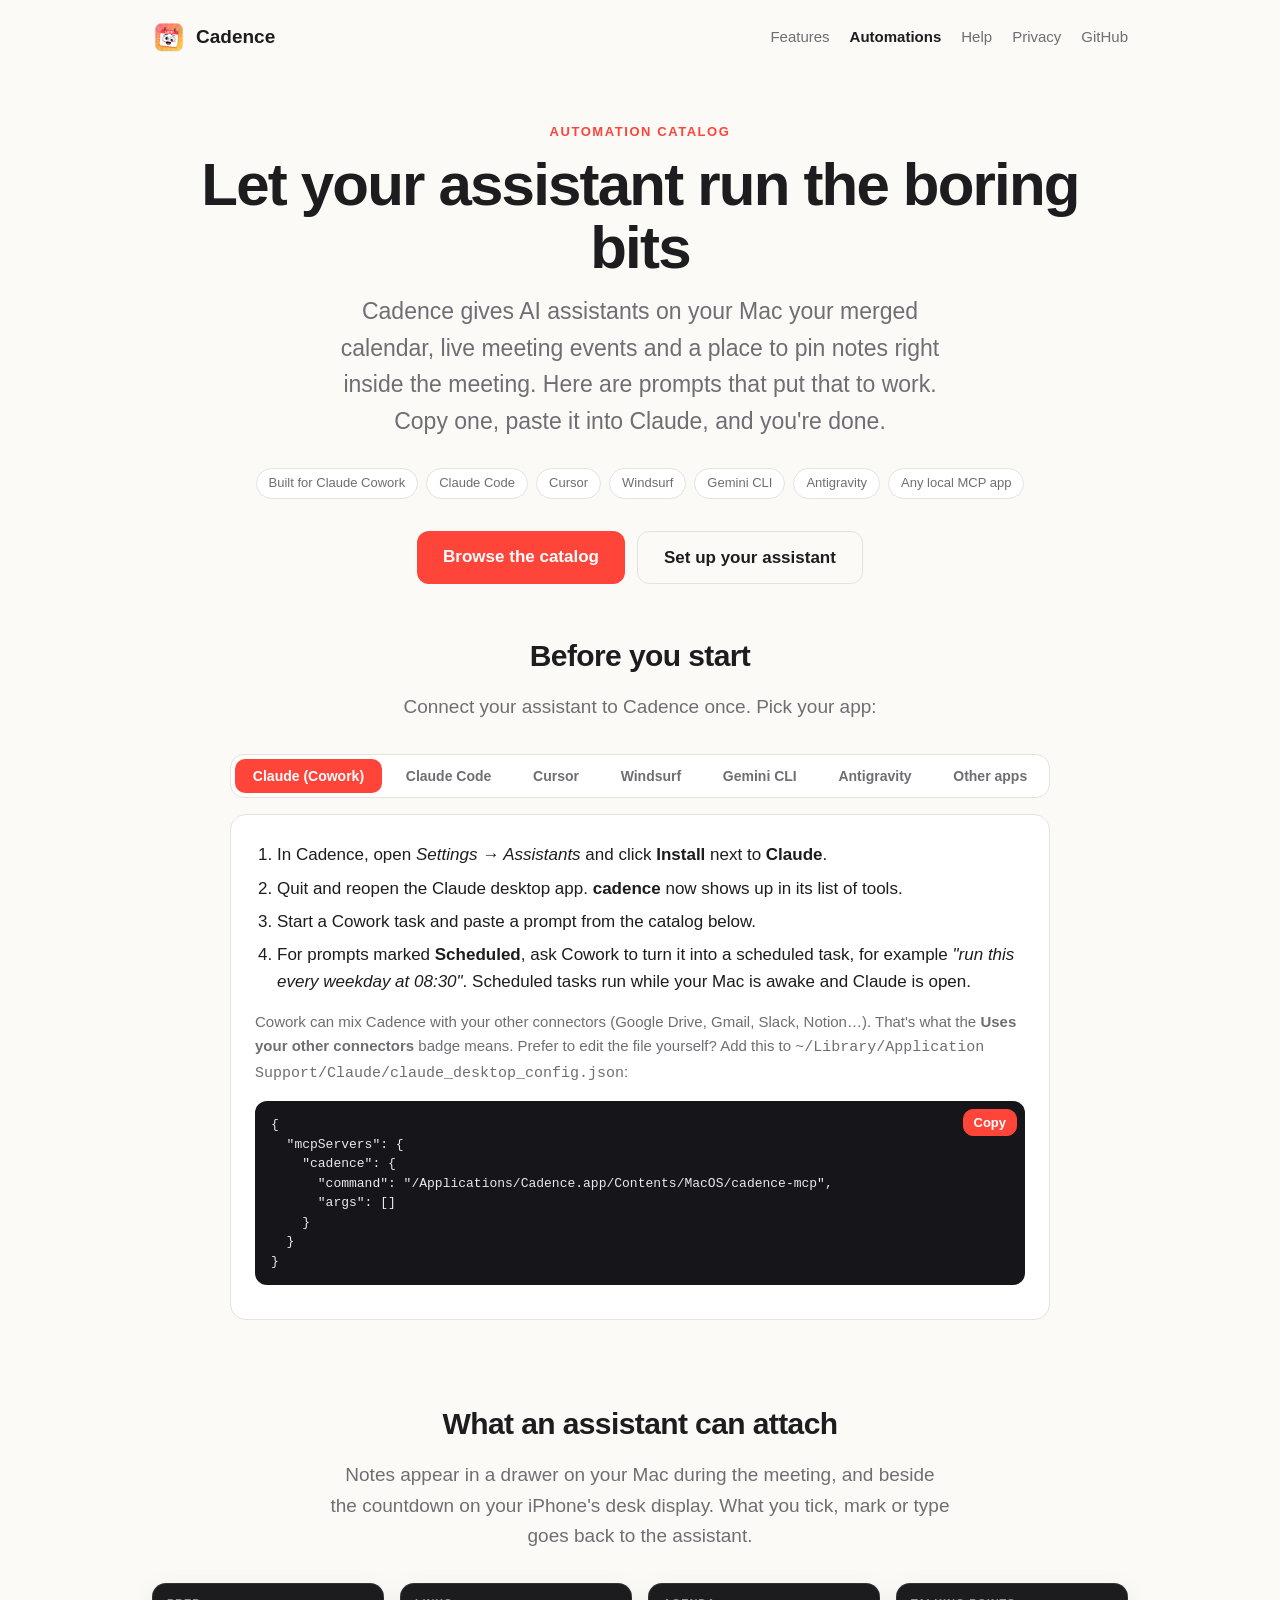
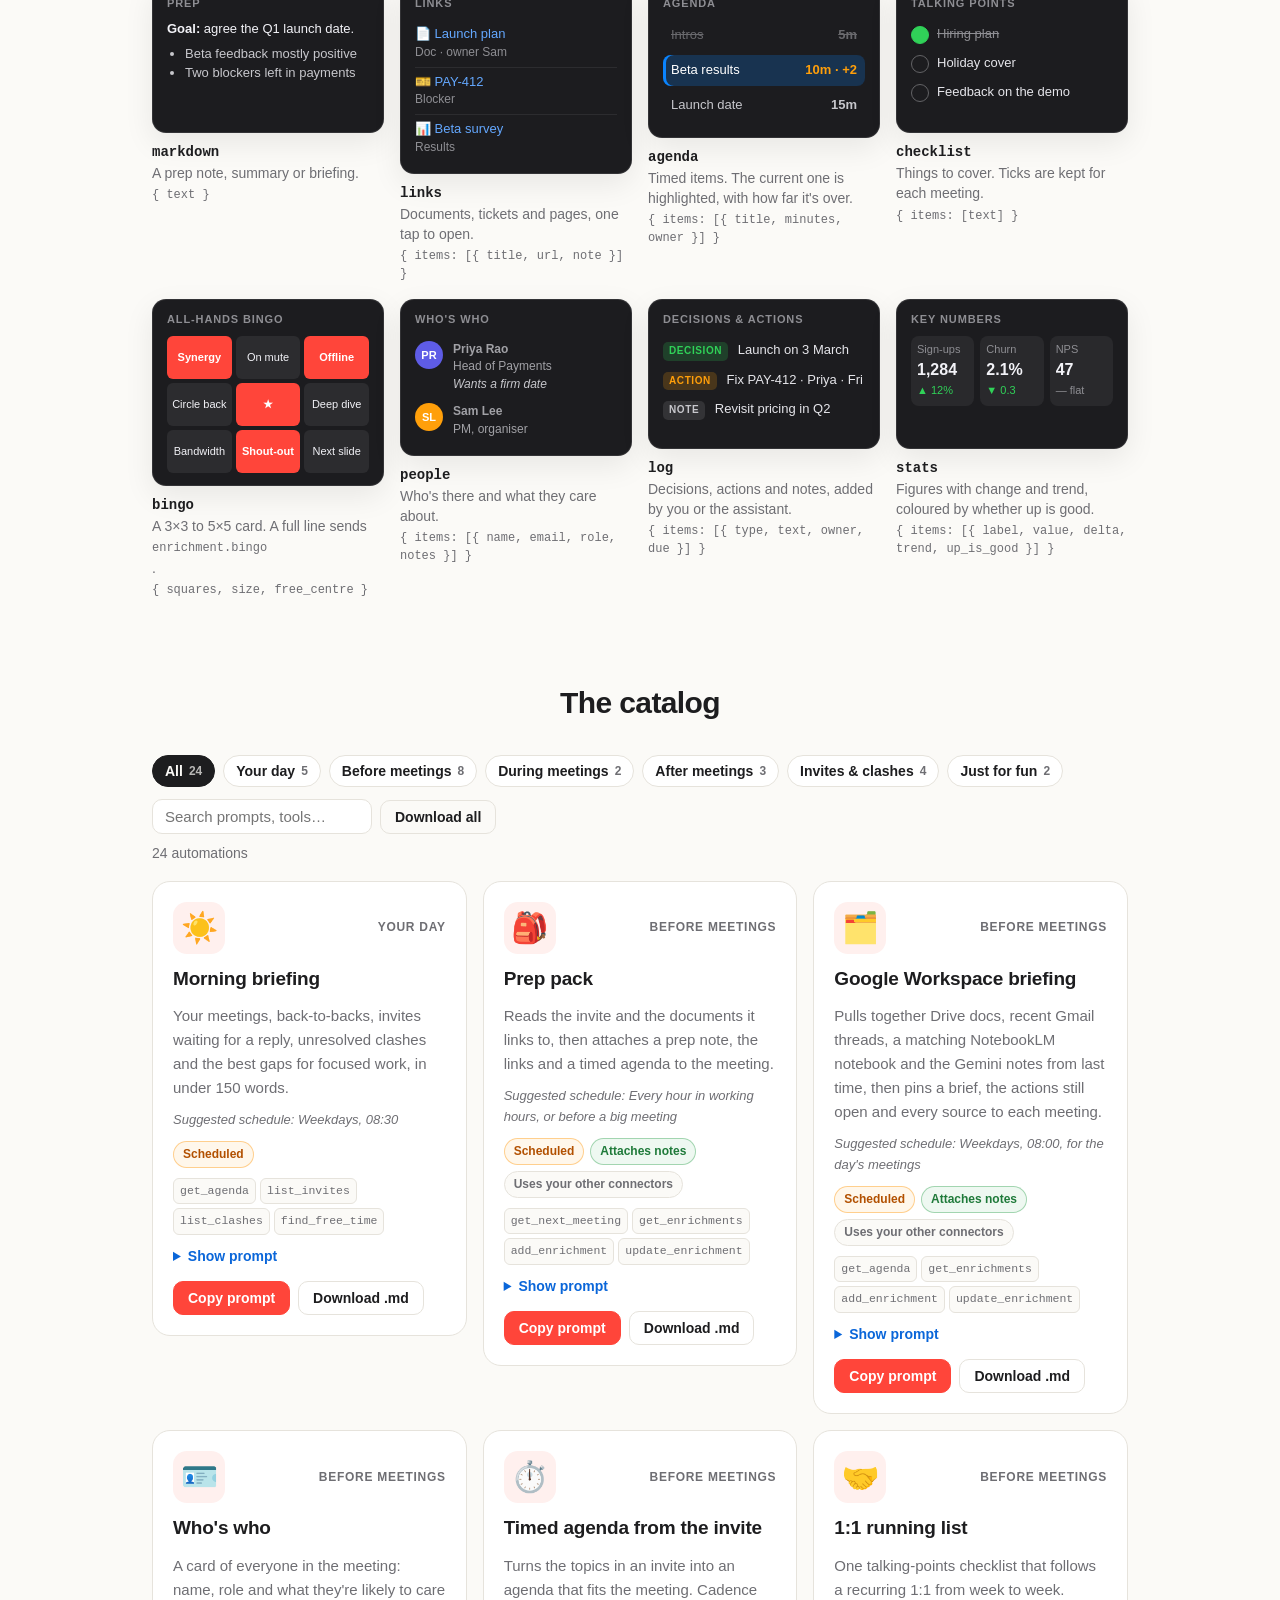
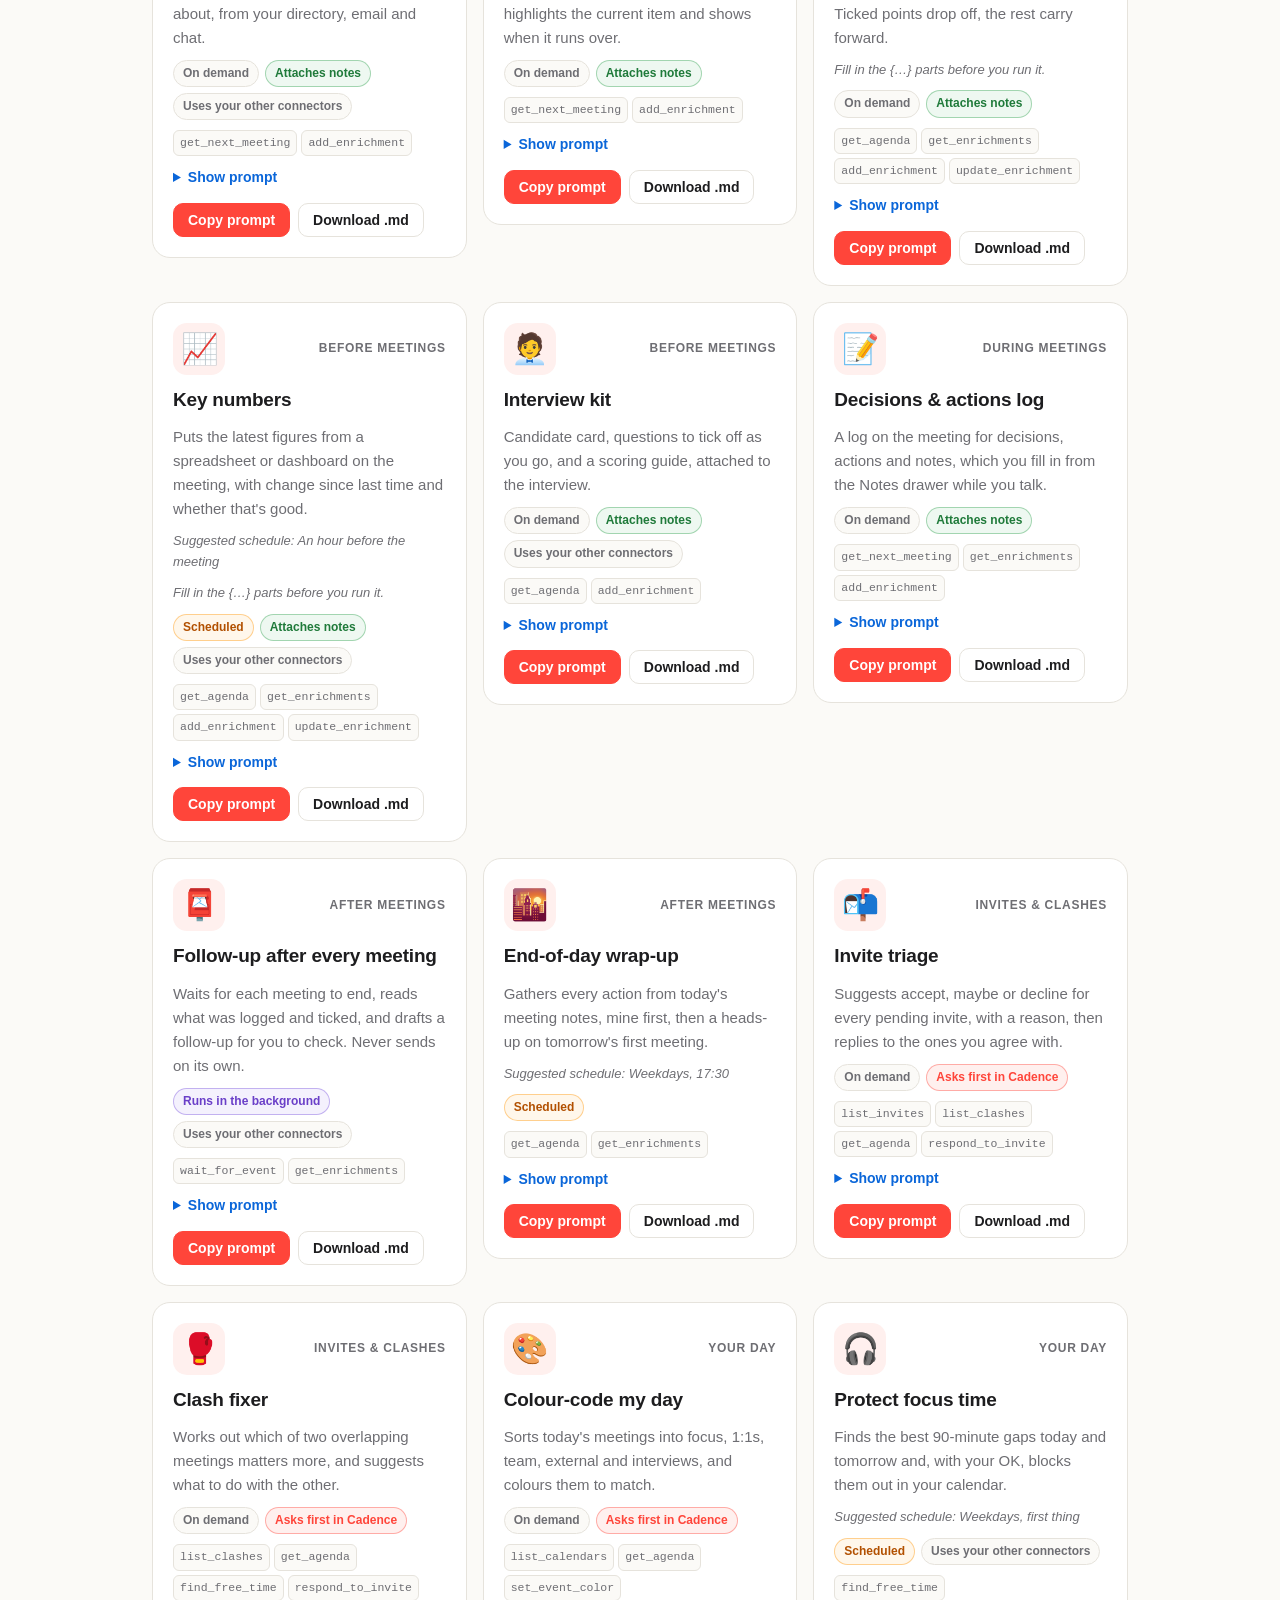
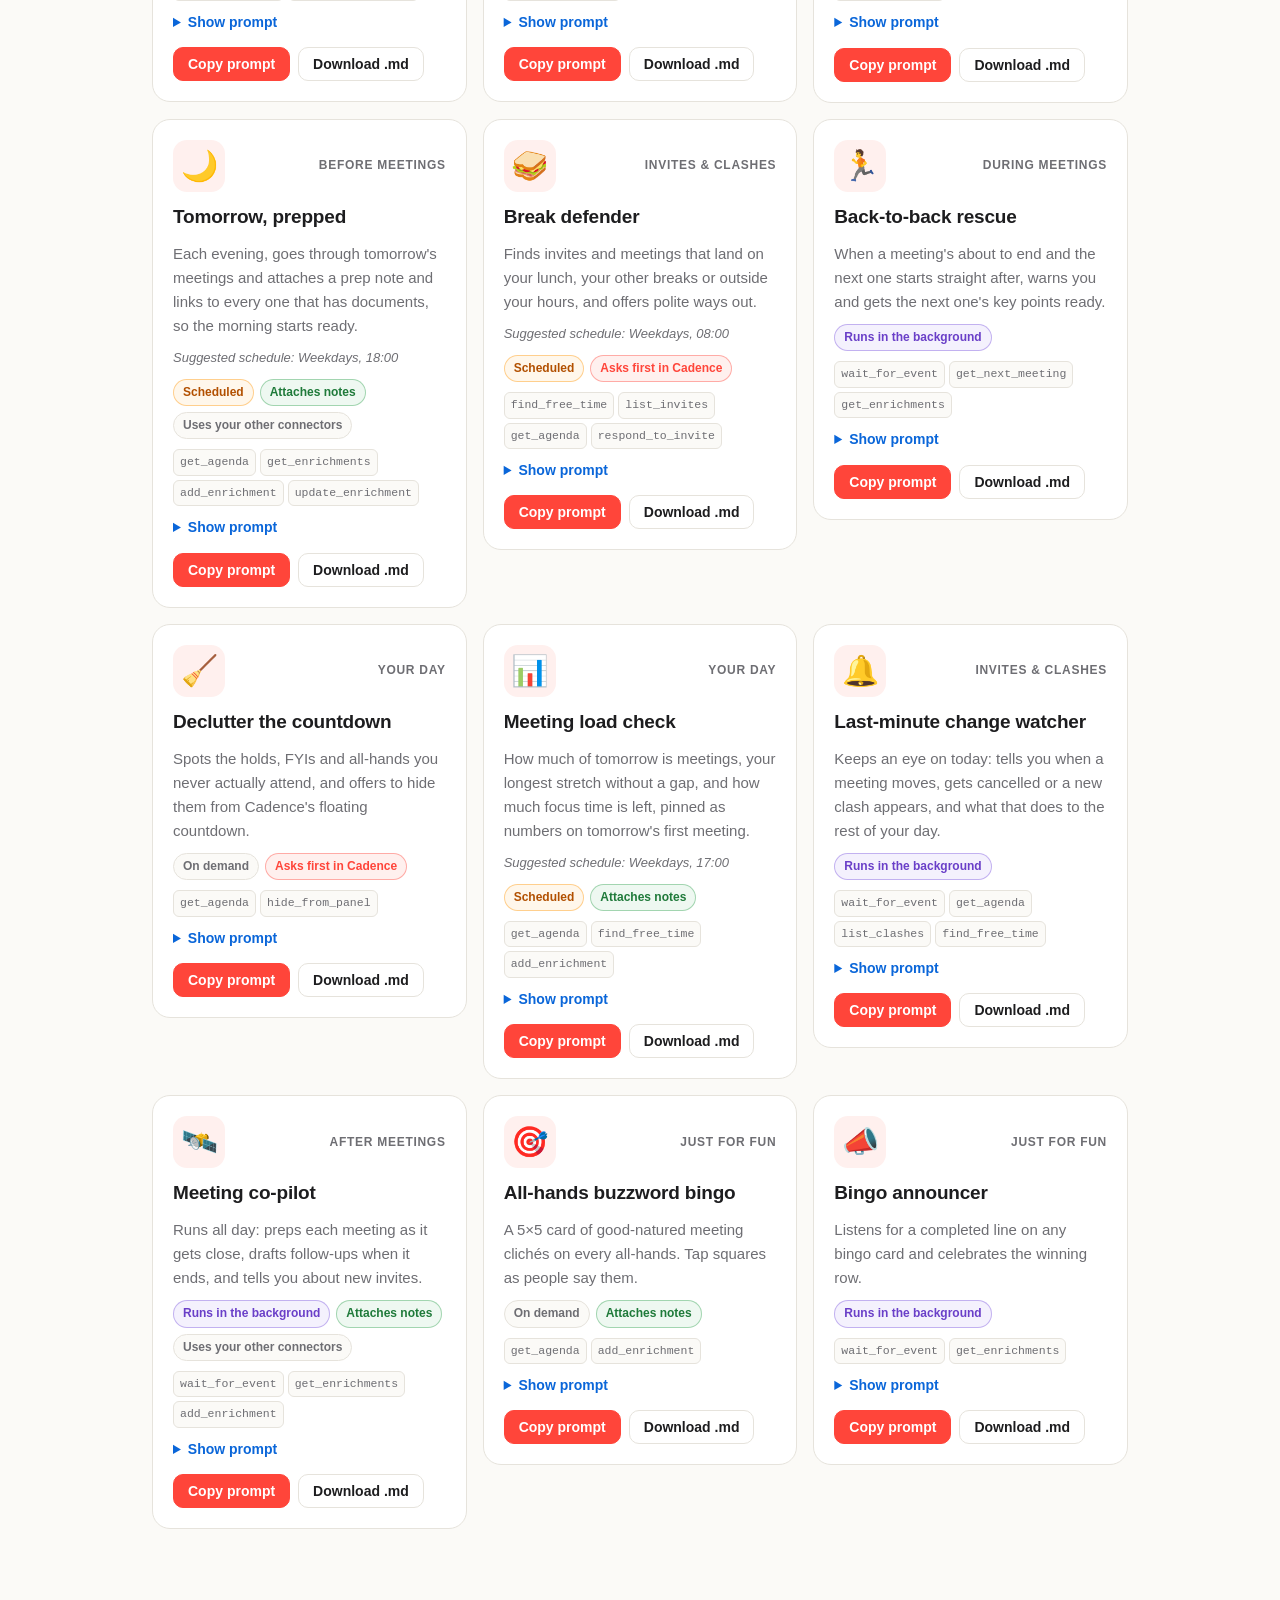
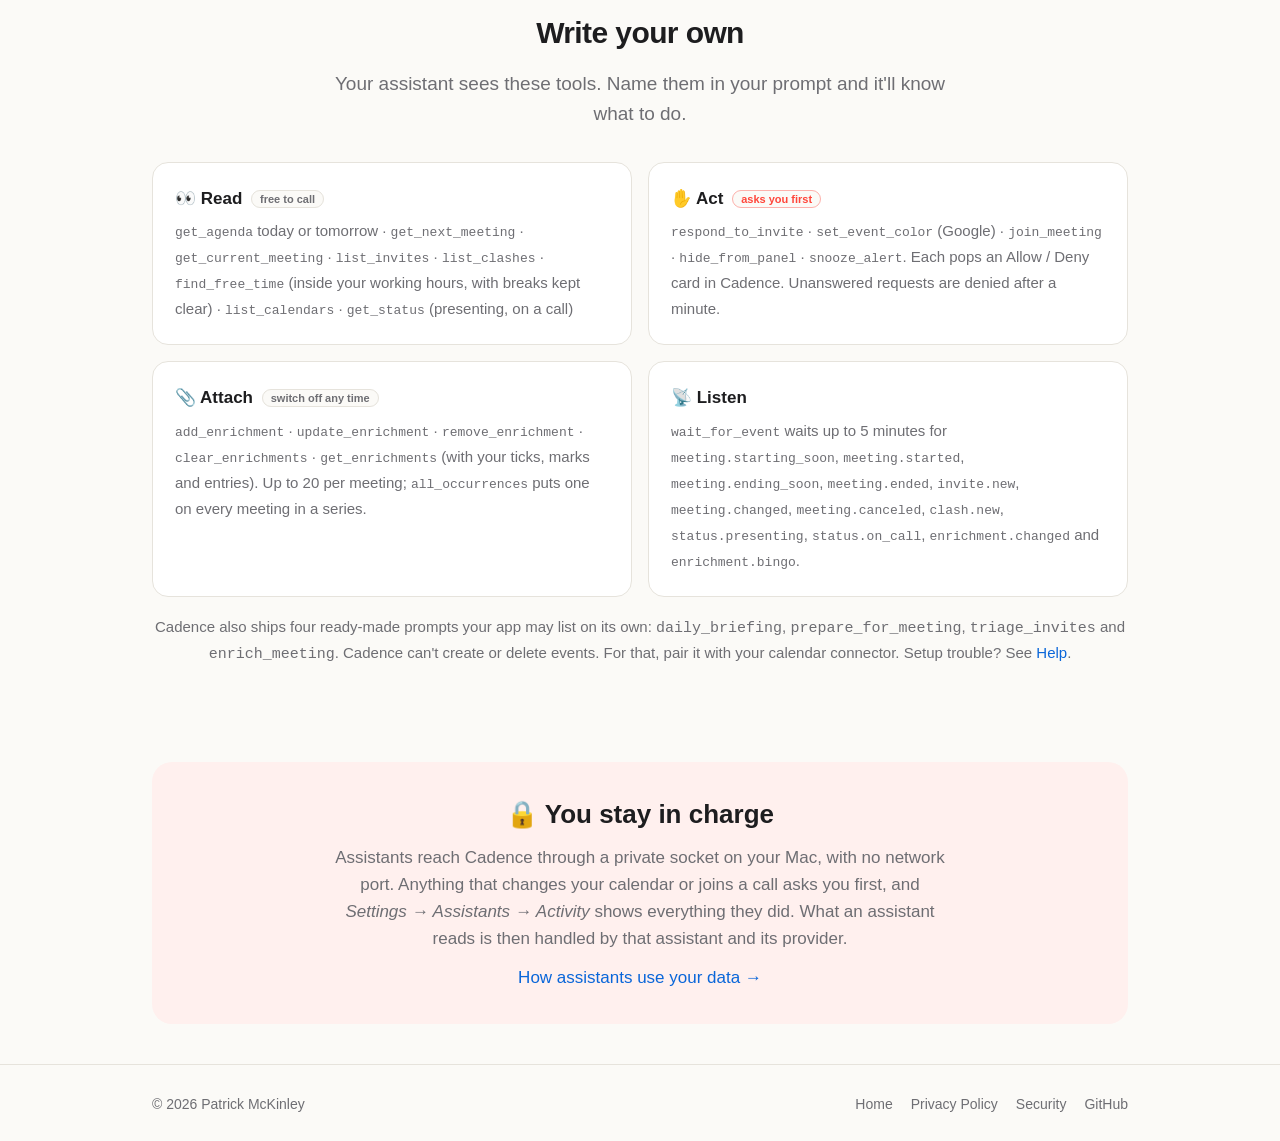
==== automations.html @ 1196b323 "Add Google Workspace briefing automation Pulls Drive docs, recent Gmail threads, a matching Notebook" ====
<!doctype html>
<html lang="en">
<head>
  <meta charset="utf-8">
  <meta name="viewport" content="width=device-width, initial-scale=1">
  <title>Cadence automations: prompts for Claude and other AI assistants</title>
  <meta name="description" content="A catalog of ready-made prompts that let Claude Cowork, Claude Code, Cursor, Windsurf and other MCP assistants prep your meetings, attach notes, agendas and bingo cards in Cadence, triage invites and follow up afterwards.">
  <link rel="canonical" href="https://cadence.patrick-mckinley.com/automations.html">
  <link rel="icon" href="favicon.ico" sizes="any">
  <link rel="icon" type="image/png" sizes="32x32" href="favicon-32.png">
  <link rel="apple-touch-icon" href="apple-touch-icon.png">
  <link rel="manifest" href="site.webmanifest">
  <meta property="og:type" content="website">
  <meta property="og:site_name" content="Cadence">
  <meta property="og:title" content="Cadence automations">
  <meta property="og:description" content="Copy-and-paste prompts that let Claude and other AI assistants prep, run and follow up on your meetings.">
  <meta property="og:url" content="https://cadence.patrick-mckinley.com/automations.html">
  <meta property="og:image" content="https://cadence.patrick-mckinley.com/assets/og-automations.jpg">
  <meta property="og:image:type" content="image/jpeg">
  <meta property="og:image:width" content="1200">
  <meta property="og:image:height" content="630">
  <meta property="og:image:alt" content="The Cadence app icon beside the words: Automation catalog, ready-made prompts for Claude and other AI assistants.">
  <meta name="twitter:card" content="summary_large_image">
  <meta name="twitter:title" content="Cadence automations">
  <meta name="twitter:description" content="Copy-and-paste prompts that let Claude and other AI assistants prep, run and follow up on your meetings.">
  <meta name="twitter:image" content="https://cadence.patrick-mckinley.com/assets/og-automations.jpg">
  <link rel="stylesheet" href="style.css?v=9">
</head>
<body>
  <header class="site-header">
    <div class="wrap">
      <a class="brand" href="./"><img src="assets/icon-192.png" alt="">Cadence</a>
      <nav>
        <a class="nav-features" href="./#features">Features</a>
        <a href="automations.html" aria-current="page">Automations</a>
        <a href="help.html">Help</a>
        <a href="privacy.html">Privacy</a>
        <a class="nav-gh" href="https://github.com/lilmuckers/calendar-cadence">GitHub</a>
      </nav>
    </div>
  </header>

  <main>
    <div class="wrap hero auto-hero">
      <p class="eyebrow">Automation catalog</p>
      <h1>Let your assistant run the boring bits</h1>
      <p class="tagline">Cadence gives AI assistants on your Mac your merged calendar, live meeting events and a place to pin notes right inside the meeting. Here are prompts that put that to work. Copy one, paste it into Claude, and you're done.</p>
      <div class="badges">
        <span class="badge">Built for Claude Cowork</span>
        <span class="badge">Claude Code</span>
        <span class="badge">Cursor</span>
        <span class="badge">Windsurf</span>
        <span class="badge">Gemini CLI</span>
        <span class="badge">Antigravity</span>
        <span class="badge">Any local MCP app</span>
      </div>
      <div class="hero-links">
        <a class="cta" href="#catalog-top">Browse the catalog</a>
        <a class="cta ghost" href="#setup">Set up your assistant</a>
      </div>
    </div>

    <section id="setup">
      <div class="wrap">
        <h2 class="section-title">Before you start</h2>
        <p class="section-lede">Connect your assistant to Cadence once. Pick your app:</p>

        <div class="tabs" role="tablist" aria-label="Assistant app">
          <button type="button" role="tab" id="tab-cowork" aria-controls="panel-cowork" aria-selected="true">Claude (Cowork)</button>
          <button type="button" role="tab" id="tab-code" aria-controls="panel-code" aria-selected="false" tabindex="-1">Claude Code</button>
          <button type="button" role="tab" id="tab-cursor" aria-controls="panel-cursor" aria-selected="false" tabindex="-1">Cursor</button>
          <button type="button" role="tab" id="tab-windsurf" aria-controls="panel-windsurf" aria-selected="false" tabindex="-1">Windsurf</button>
          <button type="button" role="tab" id="tab-gemini" aria-controls="panel-gemini" aria-selected="false" tabindex="-1">Gemini CLI</button>
          <button type="button" role="tab" id="tab-antigravity" aria-controls="panel-antigravity" aria-selected="false" tabindex="-1">Antigravity</button>
          <button type="button" role="tab" id="tab-other" aria-controls="panel-other" aria-selected="false" tabindex="-1">Other apps</button>
        </div>

        <div class="tab-panel" role="tabpanel" id="panel-cowork" aria-labelledby="tab-cowork">
          <ol class="steps">
            <li>In Cadence, open <em>Settings → Assistants</em> and click <strong>Install</strong> next to <strong>Claude</strong>.</li>
            <li>Quit and reopen the Claude desktop app. <strong>cadence</strong> now shows up in its list of tools.</li>
            <li>Start a Cowork task and paste a prompt from the catalog below.</li>
            <li>For prompts marked <strong>Scheduled</strong>, ask Cowork to turn it into a scheduled task, for example <em>"run this every weekday at 08:30"</em>. Scheduled tasks run while your Mac is awake and Claude is open.</li>
          </ol>
          <p class="fine">Cowork can mix Cadence with your other connectors (Google Drive, Gmail, Slack, Notion…). That's what the <strong>Uses your other connectors</strong> badge means. Prefer to edit the file yourself? Add this to <code>~/Library/Application Support/Claude/claude_desktop_config.json</code>:</p>
          <div class="snippet"><pre id="snip-claude"><code>{
  "mcpServers": {
    "cadence": {
      "command": "/Applications/Cadence.app/Contents/MacOS/cadence-mcp",
      "args": []
    }
  }
}</code></pre><button type="button" class="btn small" data-copy="snip-claude">Copy</button></div>
        </div>

        <div class="tab-panel" role="tabpanel" id="panel-code" aria-labelledby="tab-code" hidden>
          <ol class="steps">
            <li>Click <strong>Install</strong> next to <strong>Claude Code</strong> in Cadence's <em>Settings → Assistants</em>, or run:</li>
          </ol>
          <div class="snippet"><pre id="snip-code"><code>claude mcp add --scope user cadence -- "/Applications/Cadence.app/Contents/MacOS/cadence-mcp"</code></pre><button type="button" class="btn small" data-copy="snip-code">Copy</button></div>
          <ol class="steps" start="2">
            <li>Paste a prompt into any session. Or save the downloaded <code>.md</code> file in <code>~/.claude/commands/</code> and it becomes a slash command, like <code>/cadence-morning-briefing</code>.</li>
            <li>For <strong>Runs in the background</strong> prompts, keep the session open while it loops. For <strong>Scheduled</strong> ones, use <code>/loop</code> or your own scheduler.</li>
          </ol>
        </div>

        <div class="tab-panel" role="tabpanel" id="panel-cursor" aria-labelledby="tab-cursor" hidden>
          <ol class="steps">
            <li>Click <strong>Install</strong> next to <strong>Cursor</strong> in Cadence's <em>Settings → Assistants</em>, or add this to <code>~/.cursor/mcp.json</code>:</li>
          </ol>
          <div class="snippet"><pre id="snip-cursor"><code>{
  "mcpServers": {
    "cadence": {
      "command": "/Applications/Cadence.app/Contents/MacOS/cadence-mcp",
      "args": []
    }
  }
}</code></pre><button type="button" class="btn small" data-copy="snip-cursor">Copy</button></div>
          <ol class="steps" start="2">
            <li>Check <strong>cadence</strong> is switched on in Cursor's MCP settings, then paste a prompt into the chat in Agent mode.</li>
            <li>Cursor has no scheduler, so run <strong>Scheduled</strong> prompts when you want them. Background prompts loop while the chat is running.</li>
          </ol>
        </div>

        <div class="tab-panel" role="tabpanel" id="panel-windsurf" aria-labelledby="tab-windsurf" hidden>
          <ol class="steps">
            <li>Click <strong>Install</strong> next to <strong>Windsurf</strong> in Cadence's <em>Settings → Assistants</em>, or add this to <code>~/.codeium/windsurf/mcp_config.json</code>:</li>
          </ol>
          <div class="snippet"><pre id="snip-windsurf"><code>{
  "mcpServers": {
    "cadence": {
      "command": "/Applications/Cadence.app/Contents/MacOS/cadence-mcp",
      "args": []
    }
  }
}</code></pre><button type="button" class="btn small" data-copy="snip-windsurf">Copy</button></div>
          <ol class="steps" start="2">
            <li>Refresh MCP servers in Windsurf, then paste a prompt into Cascade.</li>
            <li>Like Cursor, run <strong>Scheduled</strong> prompts by hand. Background prompts loop while Cascade is working.</li>
          </ol>
        </div>

        <div class="tab-panel" role="tabpanel" id="panel-gemini" aria-labelledby="tab-gemini" hidden>
          <ol class="steps">
            <li>Install <a href="https://github.com/google-gemini/gemini-cli">Gemini CLI</a>, then add Cadence for every folder you work in. Moved to Antigravity CLI? Use the <a href="#setup" data-tab="tab-antigravity">Antigravity</a> tab instead.</li>
          </ol>
          <div class="snippet"><pre id="snip-gemini"><code>gemini mcp add --scope user cadence /Applications/Cadence.app/Contents/MacOS/cadence-mcp</code></pre><button type="button" class="btn small" data-copy="snip-gemini">Copy</button></div>
          <p class="fine">Or add it to <code>~/.gemini/settings.json</code> yourself:</p>
          <div class="snippet"><pre id="snip-gemini-json"><code>{
  "mcpServers": {
    "cadence": {
      "command": "/Applications/Cadence.app/Contents/MacOS/cadence-mcp",
      "args": []
    }
  }
}</code></pre><button type="button" class="btn small" data-copy="snip-gemini-json">Copy</button></div>
          <ol class="steps" start="2">
            <li>Start <code>gemini</code> and type <code>/mcp</code>: <strong>cadence</strong> should be listed with its tools. Then paste a prompt from the catalog.</li>
            <li>Gemini CLI asks before it runs each tool. Cadence still shows its own confirmation card for anything that changes your calendar.</li>
            <li>For <strong>Scheduled</strong> prompts, run Gemini CLI from your own scheduler (cron, launchd or Shortcuts) with <code>gemini -p "…"</code>. Unattended runs can't stop to ask, so check Gemini CLI's docs for allowing Cadence's read-only tools first. <strong>Runs in the background</strong> prompts loop while the session stays open.</li>
          </ol>
          <div class="callout warn"><strong>What about the Gemini desktop app?</strong>
            <p>As of November 2026, the Gemini app's custom connectors take a <em>remote</em> server URL, and Cadence only runs on your Mac, with no network port. So use Gemini CLI or Antigravity. Don't put Cadence on a public URL with a tunnel: that would open your calendar, and actions like replying to invites, to the internet.</p>
          </div>
        </div>

        <div class="tab-panel" role="tabpanel" id="panel-antigravity" aria-labelledby="tab-antigravity" hidden>
          <ol class="steps">
            <li>Antigravity's app, IDE and CLI share one MCP file: <code>~/.gemini/config/mcp_config.json</code>. To open it in the IDE, click <strong>…</strong> at the top of the agent panel, then <em>MCP Servers → Manage MCP Servers → View raw config</em>. In the app, <em>Customizations → Installed → MCP Servers</em> has a button that copies the file's path.</li>
            <li>Add Cadence and save:</li>
          </ol>
          <div class="snippet"><pre id="snip-antigravity"><code>{
  "mcpServers": {
    "cadence": {
      "command": "/Applications/Cadence.app/Contents/MacOS/cadence-mcp",
      "args": []
    }
  }
}</code></pre><button type="button" class="btn small" data-copy="snip-antigravity">Copy</button></div>
          <ol class="steps" start="3">
            <li>Restart the server from the MCP Servers list (or type <code>/mcp</code> in Antigravity CLI) and check <strong>cadence</strong> shows its tools. Then paste a prompt into the agent.</li>
            <li>Antigravity asks before running each MCP tool. You can allow Cadence's read-only tools in Antigravity's permissions, for example <code>mcp(cadence/get_agenda)</code>. Cadence still shows its own confirmation card for anything that changes your calendar.</li>
            <li>Background prompts loop while the agent keeps working. Run <strong>Scheduled</strong> ones by hand, or from your own scheduler if you use the CLI.</li>
          </ol>
          <p class="fine">Using a workspace instead? The same JSON also works in <code>.agents/mcp_config.json</code> inside that project.</p>
        </div>

        <div class="tab-panel" role="tabpanel" id="panel-other" aria-labelledby="tab-other" hidden>
          <ol class="steps">
            <li>Cadence works with any app that can start a <strong>local (stdio) MCP server</strong>. Most use the same JSON as Claude; look for "MCP servers" in your app's settings or docs and add:</li>
          </ol>
          <div class="snippet"><pre id="snip-other"><code>{
  "mcpServers": {
    "cadence": {
      "command": "/Applications/Cadence.app/Contents/MacOS/cadence-mcp",
      "args": []
    }
  }
}</code></pre><button type="button" class="btn small" data-copy="snip-other">Copy</button></div>
          <ol class="steps" start="2">
            <li>Every prompt in the catalog starts with <em>"Using the Cadence tools…"</em> and names the tools it needs, so it doesn't depend on Claude.</li>
          </ol>
          <p class="fine">Apps that can only connect to <em>remote</em> MCP servers over the internet can't reach Cadence, and that includes the Gemini desktop app (use <a href="#setup" data-tab="tab-gemini">Gemini CLI</a> or <a href="#setup" data-tab="tab-antigravity">Antigravity</a> instead). That's by design: Cadence never opens a network port, and your calendar stays on your Mac.</p>
        </div>
      </div>
    </section>

    <section id="kinds">
      <div class="wrap">
        <h2 class="section-title">What an assistant can attach</h2>
        <p class="section-lede">Notes appear in a drawer on your Mac during the meeting, and beside the countdown on your iPhone's desk display. What you tick, mark or type goes back to the assistant.</p>
        <div class="kinds">
          <figure class="kind">
            <div class="kmock"><div class="kt">Prep</div><p><b>Goal:</b> agree the Q1 launch date.</p><ul><li>Beta feedback mostly positive</li><li>Two blockers left in payments</li></ul></div>
            <figcaption><strong>markdown</strong> A prep note, summary or briefing.<code>{ text }</code></figcaption>
          </figure>
          <figure class="kind">
            <div class="kmock"><div class="kt">Links</div><div class="klink">📄 Launch plan <span>Doc · owner Sam</span></div><div class="klink">🎫 PAY-412 <span>Blocker</span></div><div class="klink">📊 Beta survey <span>Results</span></div></div>
            <figcaption><strong>links</strong> Documents, tickets and pages, one tap to open.<code>{ items: [{ title, url, note }] }</code></figcaption>
          </figure>
          <figure class="kind">
            <div class="kmock"><div class="kt">Agenda</div><div class="kag done"><span>Intros</span><b>5m</b></div><div class="kag now"><span>Beta results</span><b>10m · +2</b></div><div class="kag"><span>Launch date</span><b>15m</b></div></div>
            <figcaption><strong>agenda</strong> Timed items. The current one is highlighted, with how far it's over.<code>{ items: [{ title, minutes, owner }] }</code></figcaption>
          </figure>
          <figure class="kind">
            <div class="kmock"><div class="kt">Talking points</div><div class="kchk on">Hiring plan</div><div class="kchk">Holiday cover</div><div class="kchk">Feedback on the demo</div></div>
            <figcaption><strong>checklist</strong> Things to cover. Ticks are kept for each meeting.<code>{ items: [text] }</code></figcaption>
          </figure>
          <figure class="kind">
            <div class="kmock"><div class="kt">All-hands bingo</div><div class="kbingo"><span class="m">Synergy</span><span>On mute</span><span class="m">Offline</span><span>Circle back</span><span class="m free">★</span><span>Deep dive</span><span>Bandwidth</span><span class="m">Shout-out</span><span>Next slide</span></div></div>
            <figcaption><strong>bingo</strong> A 3×3 to 5×5 card. A full line sends <code>enrichment.bingo</code>.<code>{ squares, size, free_centre }</code></figcaption>
          </figure>
          <figure class="kind">
            <div class="kmock"><div class="kt">Who's who</div><div class="kperson"><i>PR</i><span><b>Priya Rao</b> Head of Payments<br><em>Wants a firm date</em></span></div><div class="kperson"><i>SL</i><span><b>Sam Lee</b> PM, organiser</span></div></div>
            <figcaption><strong>people</strong> Who's there and what they care about.<code>{ items: [{ name, email, role, notes }] }</code></figcaption>
          </figure>
          <figure class="kind">
            <div class="kmock"><div class="kt">Decisions &amp; actions</div><div class="klog d"><b>Decision</b> Launch on 3 March</div><div class="klog a"><b>Action</b> Fix PAY-412 · Priya · Fri</div><div class="klog n"><b>Note</b> Revisit pricing in Q2</div></div>
            <figcaption><strong>log</strong> Decisions, actions and notes, added by you or the assistant.<code>{ items: [{ type, text, owner, due }] }</code></figcaption>
          </figure>
          <figure class="kind">
            <div class="kmock"><div class="kt">Key numbers</div><div class="kstats"><div><span>Sign-ups</span><b>1,284</b><em class="up">▲ 12%</em></div><div><span>Churn</span><b>2.1%</b><em class="good">▼ 0.3</em></div><div><span>NPS</span><b>47</b><em>— flat</em></div></div></div>
            <figcaption><strong>stats</strong> Figures with change and trend, coloured by whether up is good.<code>{ items: [{ label, value, delta, trend, up_is_good }] }</code></figcaption>
          </figure>
        </div>
      </div>
    </section>

    <section id="catalog-top">
      <div class="wrap">
        <h2 class="section-title">The catalog</h2>
        <div class="catalog-bar">
          <div class="chips" id="chips" aria-label="Filter by category"></div>
          <div class="catalog-tools">
            <label class="search"><span class="sr-only">Search automations</span><input id="search" type="search" placeholder="Search prompts, tools…" autocomplete="off"></label>
            <button type="button" class="btn ghost" id="download-all">Download all</button>
          </div>
        </div>
        <p class="catalog-count" id="count" aria-live="polite"></p>
        <div class="catalog" id="catalog">
          <noscript><p>The catalog needs JavaScript to show its prompts. The prompts are also in <a href="automations.js">automations.js</a>.</p></noscript>
        </div>
        <p class="catalog-empty" id="empty" hidden>Nothing matches that. Try another word, or <a href="#write-your-own">write your own</a>.</p>
      </div>
    </section>

    <section id="write-your-own">
      <div class="wrap">
        <h2 class="section-title">Write your own</h2>
        <p class="section-lede">Your assistant sees these tools. Name them in your prompt and it'll know what to do.</p>
        <div class="toolgroups">
          <div class="card">
            <h3>👀 Read <span class="tag">free to call</span></h3>
            <p><code>get_agenda</code> today or tomorrow · <code>get_next_meeting</code> · <code>get_current_meeting</code> · <code>list_invites</code> · <code>list_clashes</code> · <code>find_free_time</code> (inside your working hours, with breaks kept clear) · <code>list_calendars</code> · <code>get_status</code> (presenting, on a call)</p>
          </div>
          <div class="card">
            <h3>✋ Act <span class="tag warn">asks you first</span></h3>
            <p><code>respond_to_invite</code> · <code>set_event_color</code> (Google) · <code>join_meeting</code> · <code>hide_from_panel</code> · <code>snooze_alert</code>. Each pops an Allow / Deny card in Cadence. Unanswered requests are denied after a minute.</p>
          </div>
          <div class="card">
            <h3>📎 Attach <span class="tag">switch off any time</span></h3>
            <p><code>add_enrichment</code> · <code>update_enrichment</code> · <code>remove_enrichment</code> · <code>clear_enrichments</code> · <code>get_enrichments</code> (with your ticks, marks and entries). Up to 20 per meeting; <code>all_occurrences</code> puts one on every meeting in a series.</p>
          </div>
          <div class="card">
            <h3>📡 Listen</h3>
            <p><code>wait_for_event</code> waits up to 5 minutes for <code>meeting.starting_soon</code>, <code>meeting.started</code>, <code>meeting.ending_soon</code>, <code>meeting.ended</code>, <code>invite.new</code>, <code>meeting.changed</code>, <code>meeting.canceled</code>, <code>clash.new</code>, <code>status.presenting</code>, <code>status.on_call</code>, <code>enrichment.changed</code> and <code>enrichment.bingo</code>.</p>
          </div>
        </div>
        <p class="fine center">Cadence also ships four ready-made prompts your app may list on its own: <code>daily_briefing</code>, <code>prepare_for_meeting</code>, <code>triage_invites</code> and <code>enrich_meeting</code>. Cadence can't create or delete events. For that, pair it with your calendar connector. Setup trouble? See <a href="help.html#assistants">Help</a>.</p>
      </div>
    </section>

    <section>
      <div class="wrap">
        <div class="privacy-callout">
          <h2>🔒 You stay in charge</h2>
          <p>Assistants reach Cadence through a private socket on your Mac, with no network port. Anything that changes your calendar or joins a call asks you first, and <em>Settings → Assistants → Activity</em> shows everything they did. What an assistant reads is then handled by that assistant and its provider.</p>
          <a href="privacy.html#assistants">How assistants use your data →</a>
        </div>
      </div>
    </section>
  </main>

  <footer>
    <div class="wrap">
      <span>© 2026 Patrick McKinley</span>
      <nav>
        <a href="./">Home</a>
        <a href="privacy.html">Privacy Policy</a>
        <a href="security.html">Security</a>
        <a href="https://github.com/lilmuckers/calendar-cadence">GitHub</a>
      </nav>
    </div>
  </footer>
  <script src="automations.js?v=4"></script>
</body>
</html>
---- style.css ----
:root {
  --bg: #fbfaf7;
  --surface: #ffffff;
  --text: #1d1d1f;
  --muted: #6e6e73;
  --border: #e6e3dc;
  --accent: #ff453a;
  --accent-soft: #fff0ee;
  --link: #0a66d9;
  --shadow: 0 10px 30px rgba(0, 0, 0, 0.08);
  --gutter: clamp(20px, 5.5vw, 32px);
  color-scheme: light dark;
}

@media (prefers-color-scheme: dark) {
  :root {
    --bg: #111113;
    --surface: #1c1c1f;
    --text: #f5f5f7;
    --muted: #a1a1a6;
    --border: #2c2c30;
    --accent: #ff6961;
    --accent-soft: #2a1716;
    --link: #64a8ff;
    --shadow: 0 10px 30px rgba(0, 0, 0, 0.4);
  }
}

* { box-sizing: border-box; }

html { -webkit-text-size-adjust: 100%; }

body {
  margin: 0;
  background: var(--bg);
  color: var(--text);
  font: 17px/1.6 -apple-system, BlinkMacSystemFont, "SF Pro Text", "Segoe UI", Roboto, Helvetica, Arial, sans-serif;
}

a { color: var(--link); text-decoration: none; }
a:hover { text-decoration: underline; }

img { max-width: 100%; height: auto; display: block; }

.wrap { max-width: 1040px; margin: 0 auto; padding-inline: var(--gutter); }
.wrap.narrow { max-width: 760px; }
.narrow { max-width: 720px; }

/* Header */
.site-header { padding: 20px 0; }
.site-header .wrap { display: flex; align-items: center; justify-content: space-between; gap: 16px; }
.brand { display: flex; align-items: center; gap: 10px; color: var(--text); font-weight: 700; font-size: 19px; }
.brand:hover { text-decoration: none; }
.brand img { width: 34px; height: 34px; }
.site-header nav { display: flex; gap: 20px; font-size: 15px; }
.site-header nav a { color: var(--muted); }

/* Hero */
.hero { text-align: center; padding-block: 48px 32px; }
.hero .icon { width: 148px; margin: 0 auto 20px; filter: drop-shadow(0 12px 24px rgba(0,0,0,.18)); }
.hero h1 { font-size: clamp(38px, 7vw, 60px); line-height: 1.05; letter-spacing: -0.03em; margin: 0 0 14px; }
.hero .tagline { font-size: clamp(19px, 3vw, 23px); color: var(--muted); max-width: 640px; margin: 0 auto 28px; }
.badges { display: flex; flex-wrap: wrap; justify-content: center; gap: 8px; margin-bottom: 32px; }
.badge { font-size: 13px; padding: 4px 12px; border-radius: 999px; border: 1px solid var(--border); color: var(--muted); background: var(--surface); }
.cta { display: inline-block; background: var(--accent); color: #fff; font-weight: 600; padding: 12px 26px; border-radius: 12px; }
.cta:hover { text-decoration: none; filter: brightness(1.05); }
.hero .shot { margin: 44px auto 0; width: 100%; max-width: min(100%, 560px); border-radius: 12px; box-shadow: var(--shadow); }

/* Feature sections */
section { padding: 40px 0; }
.feature { display: grid; grid-template-columns: minmax(0, 1fr) minmax(0, 1fr); gap: 40px; align-items: center; }
.feature.flip .media { order: 2; }
.feature h2 { font-size: 30px; letter-spacing: -0.02em; line-height: 1.2; margin: 0 0 12px; }
.feature p { color: var(--muted); margin: 0 0 12px; }
.media img { border-radius: 14px; box-shadow: var(--shadow); margin: 0 auto; }
.panels { display: flex; flex-direction: column; gap: 16px; }
.panels > img { max-width: min(100%, 440px); }
.panel-row { display: flex; width: 100%; gap: 16px; justify-content: center; align-items: center; }
.panel-row img { margin: 0; min-width: 0; }
.panel-row img:first-child { flex: 1.8; max-width: 284px; }
.panel-row img:last-child { flex: 1; max-width: 158px; }
kbd { font: 600 13px/1 ui-monospace, SFMono-Regular, Menlo, monospace; padding: 3px 6px; border: 1px solid var(--border); border-bottom-width: 2px; border-radius: 6px; background: var(--surface); color: var(--text); }

.grid { display: grid; grid-template-columns: repeat(3, minmax(0, 1fr)); gap: 16px; }
.card { background: var(--surface); border: 1px solid var(--border); border-radius: 16px; padding: 22px; }
.card h3 { margin: 0 0 6px; font-size: 17px; }
.card p { margin: 0; color: var(--muted); font-size: 15px; }
.section-title { text-align: center; font-size: 30px; letter-spacing: -0.02em; margin: 0 0 28px; }

.privacy-callout { background: var(--accent-soft); border-radius: 20px; padding: 32px; text-align: center; }
.privacy-callout h2 { margin: 0 0 8px; font-size: 26px; }
.privacy-callout p { margin: 0 auto 12px; max-width: 620px; color: var(--muted); }

/* Prose (privacy page) */
.prose { padding-block: 24px 56px; }
.prose h1 { font-size: clamp(32px, 6vw, 44px); letter-spacing: -0.02em; line-height: 1.1; margin: 16px 0 6px; }
.prose .updated { color: var(--muted); margin: 0 0 32px; }
.prose h2 { font-size: 22px; margin: 36px 0 8px; }
.prose ul { padding-left: 22px; }
.prose li { margin: 6px 0; }
.prose table { width: 100%; border-collapse: collapse; font-size: 15px; margin: 12px 0; display: block; overflow-x: auto; }
.prose th, .prose td { text-align: left; padding: 10px 12px; border-bottom: 1px solid var(--border); vertical-align: top; }
.prose th { color: var(--muted); font-weight: 600; }
.summary { background: var(--surface); border: 1px solid var(--border); border-radius: 16px; padding: 18px 22px; }

/* Footer */
footer { border-top: 1px solid var(--border); padding: 28px 0 40px; color: var(--muted); font-size: 14px; }
footer .wrap { display: flex; flex-wrap: wrap; justify-content: space-between; gap: 12px; }
footer nav { display: flex; gap: 18px; }
footer a { color: var(--muted); }

.w-380 { max-width: min(100%, 380px) !important; }
.w-400 { max-width: min(100%, 400px) !important; }
.w-420 { max-width: min(100%, 420px) !important; }
.w-440 { max-width: min(100%, 440px) !important; }
code { overflow-wrap: anywhere; }

/* Assistant illustration */
.assistant-demo { background: linear-gradient(160deg, #1e1b3a, #2a1838); border-radius: 18px; padding: 20px; box-shadow: var(--shadow); display: flex; flex-direction: column; gap: 10px; max-width: 440px; margin: 0 auto; color: #f5f5f7; font-size: 15px; line-height: 1.45; }
.bubble { padding: 10px 14px; border-radius: 16px; max-width: 88%; }
.bubble.you { align-self: flex-end; background: #0a84ff; border-bottom-right-radius: 4px; }
.bubble.ai { align-self: flex-start; background: rgba(255,255,255,.1); border-bottom-left-radius: 4px; }
.tools { display: flex; flex-wrap: wrap; gap: 6px; }
.tools span { font: 12px/1 ui-monospace, SFMono-Regular, Menlo, monospace; padding: 5px 8px; border-radius: 8px; background: rgba(255,255,255,.08); color: #c7c7cc; }
.tools span::before { content: "⚙︎ "; }
.approval { margin-top: 4px; background: rgba(28,28,31,.92); border: 1px solid rgba(255,255,255,.12); border-radius: 14px; padding: 14px; }
.approval-title { margin-bottom: 10px; }
.approval-buttons { display: flex; flex-wrap: wrap; gap: 8px; }
.approval-buttons span { font-size: 13px; font-weight: 600; padding: 6px 12px; border-radius: 8px; background: rgba(255,255,255,.12); }
.approval-buttons .primary { background: #0a84ff; }

@media (max-width: 760px) {
  section { padding: 28px 0; }
  .feature { grid-template-columns: minmax(0, 1fr); gap: 20px; }
  .feature.flip .media { order: 0; }
  .feature h2, .section-title { font-size: 25px; }
  .grid { grid-template-columns: minmax(0, 1fr); }
  .privacy-callout { padding: 24px 18px; }
  .hero { padding-block: 28px 16px; }
  .hero .icon { width: 112px; }
  .hero .shot { margin-top: 32px; }
}

@media (max-width: 420px) {
  body { font-size: 16px; }
  .site-header { padding: 14px 0; }
  .brand { font-size: 17px; gap: 8px; }
  .brand img { width: 28px; height: 28px; }
  .site-header nav { gap: 12px; font-size: 14px; }
  .nav-features { display: none; }
  .cta { display: block; }
  .assistant-demo { padding: 14px; font-size: 14px; }
  /* Privacy table: one card per row */
  .prose table, .prose thead, .prose tbody, .prose tr, .prose td { display: block; width: 100%; }
  .prose table { overflow: visible; }
  .prose thead { position: absolute; width: 1px; height: 1px; overflow: hidden; clip: rect(0 0 0 0); }
  .prose tr { border: 1px solid var(--border); border-radius: 12px; padding: 6px 14px; margin-bottom: 12px; background: var(--surface); }
  .prose td { border: 0; padding: 6px 0; }
  .prose td::before { content: attr(data-label); display: block; font-size: 12px; font-weight: 600; text-transform: uppercase; letter-spacing: .04em; color: var(--muted); }
}

/* Late / meltdown illustration */
.late-demo { position: relative; overflow: hidden; max-width: 440px; margin: 0 auto; aspect-ratio: 4 / 3; border-radius: 18px; box-shadow: var(--shadow), inset 0 0 60px rgba(255, 40, 30, .55); background: radial-gradient(circle at 50% 45%, #b3201a 0%, #5a0d0b 55%, #2a0605 100%); color: #fff; display: flex; flex-direction: column; align-items: center; justify-content: center; gap: 10px; padding: 16px 16px 40px; transform: rotate(-1.2deg); }
.late-head { font: 700 13px/1 -apple-system, BlinkMacSystemFont, sans-serif; letter-spacing: .14em; opacity: .9; }
.late-ring { width: min(40%, 170px); aspect-ratio: 1; border-radius: 50%; border: 4px solid rgba(255,255,255,.85); box-shadow: 0 0 30px rgba(255,80,60,.9); display: flex; align-items: center; justify-content: center; font: 700 clamp(26px, 7vw, 40px)/1 ui-monospace, SFMono-Regular, Menlo, monospace; font-variant-numeric: tabular-nums; }
.late-ring .loose { display: inline-block; transform: translate(4px, 22px) rotate(70deg); }
.late-ring .loose2 { display: inline-block; transform: translate(6px, -16px) rotate(-35deg); }
.late-title { font-weight: 700; font-size: clamp(18px, 4.5vw, 24px); }
.late-title .gone { opacity: .18; }
.late-pile { position: absolute; bottom: 6px; left: 0; right: 0; display: flex; justify-content: center; gap: 2px; font-weight: 700; font-size: 20px; }
.late-pile span:nth-child(1) { transform: rotate(80deg); }
.late-pile span:nth-child(2) { transform: rotate(-120deg) translateY(-3px); }
.late-pile span:nth-child(3) { transform: rotate(160deg); font-size: 14px; }
.late-pile span:nth-child(4) { transform: rotate(-60deg); }
.late-pile span:nth-child(5) { transform: rotate(30deg) translateY(2px); font-size: 14px; }

/* Running-late card illustration */
.late-card { max-width: 420px; margin: 0 auto; background: rgba(28,28,31,.96); color: #f5f5f7; border: 1px solid rgba(255,255,255,.12); border-radius: 18px; padding: 18px; box-shadow: var(--shadow), 0 0 0 6px rgba(255, 69, 58, .18); font-size: 15px; line-height: 1.45; display: flex; flex-direction: column; gap: 12px; }
.late-card-title { font-weight: 700; font-size: 16px; }
.late-card-row { display: grid; grid-template-columns: 76px minmax(0, 1fr); gap: 10px; align-items: baseline; }
.late-card-row .label { color: #a1a1a6; font-size: 13px; }
.late-card-row .pick em { color: #a1a1a6; font-style: normal; }
.late-card-row .pick b { color: #30d158; }
.late-card-row .msg { background: rgba(255,255,255,.08); border-radius: 10px; padding: 8px 10px; }
.late-card-buttons { display: flex; flex-wrap: wrap; gap: 8px; }
.late-card-buttons span { font-size: 13px; font-weight: 600; padding: 6px 14px; border-radius: 8px; background: rgba(255,255,255,.12); }
.late-card-buttons .primary { background: #0a84ff; }

/* iPhone section */
.section-lede { text-align: center; color: var(--muted); max-width: 620px; margin: -16px auto 32px; font-size: 19px; }
.phones { display: grid; grid-template-columns: repeat(3, minmax(0, 1fr)); gap: 24px; max-width: 860px; margin: 0 auto 44px; }
.phones figure { margin: 0; text-align: center; }
.phones img { width: 100%; border-radius: 28px; box-shadow: var(--shadow); border: 4px solid #1d1d1f; }
.phones figcaption { margin-top: 10px; font-size: 14px; color: var(--muted); }
.iphone-detail .media img { border-radius: 18px; }
.ticks { list-style: none; padding: 0; margin: 0 0 14px; }
.ticks li { color: var(--muted); margin: 0 0 10px; padding-left: 24px; position: relative; }
.ticks li::before { content: "✓"; position: absolute; left: 0; color: var(--accent); font-weight: 700; }
.ticks strong { color: var(--text); }
.fine { font-size: 15px; color: var(--muted); }

@media (max-width: 760px) {
  .phones { display: flex; overflow-x: auto; scroll-snap-type: x mandatory; gap: 16px; padding-bottom: 8px; margin-bottom: 28px; }
  .phones figure { flex: 0 0 62%; scroll-snap-align: center; }
  .section-lede { font-size: 17px; margin-top: -12px; }
}

/* ---------- Shared bits ---------- */
.sr-only { position: absolute; width: 1px; height: 1px; overflow: hidden; clip: rect(0 0 0 0); white-space: nowrap; }
.site-header nav a[aria-current="page"] { color: var(--text); font-weight: 600; }
.center { text-align: center; }
.btn { font: 600 14px/1 -apple-system, BlinkMacSystemFont, sans-serif; padding: 9px 14px; border-radius: 10px; border: 1px solid var(--accent); background: var(--accent); color: #fff; cursor: pointer; white-space: nowrap; }
.btn:hover { filter: brightness(1.06); }
.btn.ghost { background: transparent; color: var(--text); border-color: var(--border); }
.btn.ghost:hover { border-color: var(--muted); }
.btn.small { padding: 6px 10px; font-size: 13px; }
.btn.done { background: #30a14e; border-color: #30a14e; color: #fff; }
.cta.ghost { background: transparent; color: var(--text); border: 1px solid var(--border); }
.hero-links { display: flex; flex-wrap: wrap; justify-content: center; gap: 12px; }

/* ---------- Automations page ---------- */
.auto-hero { padding-bottom: 8px; }
.eyebrow { font-size: 13px; font-weight: 700; letter-spacing: .12em; text-transform: uppercase; color: var(--accent); margin: 0 0 10px; }

.tabs { display: flex; gap: 6px; overflow-x: auto; max-width: 820px; margin: 0 auto; padding: 4px; background: var(--surface); border: 1px solid var(--border); border-radius: 14px; scrollbar-width: none; }
.tabs::-webkit-scrollbar { display: none; }
.tabs [role=tab] { flex: 1 0 auto; font: 600 14px/1 -apple-system, BlinkMacSystemFont, sans-serif; color: var(--muted); background: none; border: 0; border-radius: 10px; padding: 10px 14px; cursor: pointer; white-space: nowrap; }
.tabs [role=tab][aria-selected=true] { background: var(--accent); color: #fff; }
.tab-panel { max-width: 820px; margin: 16px auto 0; background: var(--surface); border: 1px solid var(--border); border-radius: 16px; padding: 20px 24px; }
.steps { margin: 0 0 12px; padding-left: 22px; }
.steps li { margin: 6px 0; }
.snippet { position: relative; margin: 0 0 14px; }
.snippet pre { margin: 0; background: #16161a; color: #e8e8ed; border-radius: 12px; padding: 14px 16px; padding-right: 76px; font: 13px/1.5 ui-monospace, SFMono-Regular, Menlo, monospace; overflow-x: auto; }
.snippet .btn { position: absolute; top: 8px; right: 8px; }

.kinds { display: grid; grid-template-columns: repeat(4, minmax(0, 1fr)); gap: 16px; }
.kind { margin: 0; display: flex; flex-direction: column; gap: 10px; }
.kind figcaption { font-size: 14px; color: var(--muted); line-height: 1.45; }
.kind figcaption strong { display: block; color: var(--text); font: 600 14px/1.4 ui-monospace, SFMono-Regular, Menlo, monospace; }
.kind figcaption code { display: block; margin-top: 4px; font-size: 12px; color: var(--muted); }

/* Dark Cadence-style note cards (used on both pages) */
.kmock { background: #1c1c1f; color: #f2f2f7; border: 1px solid rgba(255,255,255,.1); border-radius: 14px; padding: 12px 14px; font-size: 13px; line-height: 1.45; min-height: 150px; box-shadow: var(--shadow); }
.kmock p { margin: 0 0 6px; }
.kmock ul { margin: 0; padding-left: 18px; color: #c7c7cc; }
.kt { font-size: 11px; font-weight: 700; letter-spacing: .08em; text-transform: uppercase; color: #8e8e93; margin-bottom: 8px; }
.klink { padding: 5px 0; border-bottom: 1px solid rgba(255,255,255,.07); color: #64a8ff; }
.klink:last-child { border: 0; }
.klink span { display: block; color: #8e8e93; font-size: 12px; }
.kag { display: flex; justify-content: space-between; gap: 8px; padding: 6px 8px; border-radius: 8px; margin-bottom: 4px; color: #c7c7cc; }
.kag b { font-weight: 600; font-variant-numeric: tabular-nums; white-space: nowrap; }
.kag.done { opacity: .45; text-decoration: line-through; }
.kag.now { background: rgba(10,132,255,.22); color: #fff; box-shadow: inset 3px 0 0 #0a84ff; }
.kag.now b { color: #ff9f0a; }
.kchk { padding: 5px 0 5px 26px; position: relative; color: #e5e5ea; }
.kchk::before { content: ""; position: absolute; left: 0; top: 6px; width: 16px; height: 16px; border-radius: 50%; border: 1.5px solid #636366; }
.kchk.on { color: #8e8e93; text-decoration: line-through; }
.kchk.on::before { background: #30d158; border-color: #30d158; }
.kbingo { display: grid; grid-template-columns: repeat(3, minmax(0, 1fr)); gap: 4px; }
.kbingo span { aspect-ratio: 1.5; display: flex; align-items: center; justify-content: center; text-align: center; font-size: 11px; line-height: 1.15; border-radius: 6px; background: rgba(255,255,255,.07); padding: 2px; }
.kbingo .m { background: #ff453a; color: #fff; font-weight: 600; }
.kperson { display: flex; gap: 10px; align-items: flex-start; padding: 5px 0; }
.kperson i { flex: none; width: 28px; height: 28px; border-radius: 50%; background: #5e5ce6; color: #fff; font: 600 11px/28px -apple-system, sans-serif; text-align: center; font-style: normal; }
.kperson:nth-child(3) i { background: #ff9f0a; }
.kperson b { display: block; font-weight: 600; }
.kperson span { color: #a1a1a6; font-size: 12px; }
.kperson em { color: #c7c7cc; }
.klog { padding: 5px 0; color: #e5e5ea; }
.klog b { display: inline-block; font-size: 10px; text-transform: uppercase; letter-spacing: .06em; padding: 2px 6px; border-radius: 5px; margin-right: 6px; }
.klog.d b { background: rgba(48,209,88,.2); color: #30d158; }
.klog.a b { background: rgba(255,159,10,.2); color: #ff9f0a; }
.klog.n b { background: rgba(255,255,255,.1); color: #c7c7cc; }
.kstats { display: grid; grid-template-columns: repeat(3, minmax(0, 1fr)); gap: 6px; }
.kstats div { background: rgba(255,255,255,.06); border-radius: 8px; padding: 6px; min-width: 0; }
.kstats span { display: block; font-size: 11px; color: #8e8e93; }
.kstats b { display: block; font-size: 16px; }
.kstats em { font-style: normal; font-size: 11px; color: #8e8e93; }
.kstats em.up, .kstats em.good { color: #30d158; }

/* Catalog */
.catalog-bar { display: flex; flex-wrap: wrap; justify-content: space-between; align-items: center; gap: 12px; margin-bottom: 8px; }
.chips { display: flex; flex-wrap: wrap; gap: 8px; }
.chip { font: 600 14px/1 -apple-system, BlinkMacSystemFont, sans-serif; color: var(--text); background: var(--surface); border: 1px solid var(--border); border-radius: 999px; padding: 8px 12px; cursor: pointer; display: inline-flex; gap: 6px; align-items: center; }
.chip span { font-size: 12px; color: var(--muted); }
.chip[aria-pressed=true] { background: var(--text); color: var(--bg); border-color: var(--text); }
.chip[aria-pressed=true] span { color: var(--bg); opacity: .7; }
.catalog-tools { display: flex; gap: 8px; align-items: center; }
.search input { font: 15px -apple-system, BlinkMacSystemFont, sans-serif; color: var(--text); background: var(--surface); border: 1px solid var(--border); border-radius: 10px; padding: 8px 12px; width: 220px; max-width: 100%; }
.catalog-count { color: var(--muted); font-size: 14px; margin: 0 0 16px; }
.catalog { display: grid; grid-template-columns: repeat(3, minmax(0, 1fr)); gap: 16px; align-items: start; }
.catalog-empty { text-align: center; color: var(--muted); }
.auto-card { background: var(--surface); border: 1px solid var(--border); border-radius: 18px; padding: 20px; display: flex; flex-direction: column; gap: 10px; min-width: 0; scroll-margin-top: 16px; }
.auto-card[hidden] { display: none; }
.auto-card.flash { animation: flash 2s ease-out; }
@keyframes flash { from { box-shadow: 0 0 0 4px var(--accent); } to { box-shadow: 0 0 0 0 transparent; } }
.auto-top { display: flex; justify-content: space-between; align-items: center; }
.auto-emoji { font-size: 30px; line-height: 1; width: 52px; height: 52px; display: flex; align-items: center; justify-content: center; border-radius: 14px; background: var(--accent-soft); }
.auto-cat { font-size: 12px; font-weight: 600; text-transform: uppercase; letter-spacing: .06em; color: var(--muted); }
.auto-card h3 { margin: 0; font-size: 19px; letter-spacing: -0.01em; }
.auto-summary { margin: 0; color: var(--muted); font-size: 15px; }
.auto-when { margin: 0; font-size: 13px; color: var(--muted); font-style: italic; }
.auto-badges { display: flex; flex-wrap: wrap; gap: 6px; }
.tbadge { font-size: 12px; font-weight: 600; padding: 3px 9px; border-radius: 999px; background: var(--bg); border: 1px solid var(--border); color: var(--muted); }
.tbadge.t-schedule { color: #b25000; border-color: rgba(255,149,0,.4); background: rgba(255,149,0,.08); }
.tbadge.t-loop { color: #6a3fc8; border-color: rgba(120,80,220,.4); background: rgba(120,80,220,.08); }
.tbadge.t-asks { color: var(--accent); border-color: rgba(255,69,58,.4); background: var(--accent-soft); }
.tbadge.t-attach { color: #1f7a3a; border-color: rgba(48,161,78,.4); background: rgba(48,161,78,.08); }
.auto-tools { display: flex; flex-wrap: wrap; gap: 4px; }
.auto-tools code { font-size: 11.5px; padding: 3px 6px; border-radius: 6px; background: var(--bg); border: 1px solid var(--border); color: var(--muted); }
.auto-prompt summary { cursor: pointer; font-size: 14px; font-weight: 600; color: var(--link); }
.prompt { margin: 10px 0 0; background: #16161a; color: #e8e8ed; border-radius: 12px; padding: 14px; font: 12.5px/1.55 ui-monospace, SFMono-Regular, Menlo, monospace; white-space: pre-wrap; overflow-wrap: anywhere; max-height: 360px; overflow-y: auto; }
.auto-actions { display: flex; flex-wrap: wrap; gap: 8px; margin-top: auto; padding-top: 4px; }

.toolgroups { display: grid; grid-template-columns: repeat(2, minmax(0, 1fr)); gap: 16px; margin-bottom: 18px; }
.toolgroups p { line-height: 1.7; }
.toolgroups code { font-size: 13px; }
.tag { font-size: 11px; font-weight: 600; padding: 2px 8px; border-radius: 999px; background: var(--bg); border: 1px solid var(--border); color: var(--muted); vertical-align: middle; margin-left: 4px; }
.tag.warn { color: var(--accent); border-color: rgba(255,69,58,.4); }

@media (prefers-color-scheme: dark) {
  .tbadge.t-schedule { color: #ffb340; }
  .tbadge.t-loop { color: #bf9bff; }
  .tbadge.t-attach { color: #5fd47e; }
}

/* ---------- Homepage: Notes drawer illustration ---------- */
.drawer-demo { max-width: 440px; margin: 0 auto; background: linear-gradient(170deg, #20263a, #121318); border-radius: 18px; padding: 14px; box-shadow: var(--shadow); color: #f2f2f7; }
.drawer-head { display: flex; justify-content: space-between; align-items: center; font-size: 13px; color: #a1a1a6; margin-bottom: 10px; }
.drawer-head b { color: #fff; font-size: 15px; }
.drawer-tabs { display: flex; gap: 6px; margin-bottom: 10px; overflow: hidden; }
.drawer-tabs span { font-size: 12px; font-weight: 600; padding: 5px 10px; border-radius: 999px; background: rgba(255,255,255,.08); color: #c7c7cc; white-space: nowrap; }
.drawer-tabs span.on { background: #0a84ff; color: #fff; }
.drawer-demo .kmock { box-shadow: none; min-height: 0; }
.drawer-demo .kmock + .kmock { margin-top: 8px; }
.drawer-handle { width: 44px; height: 5px; border-radius: 3px; background: rgba(255,255,255,.25); margin: 0 auto 12px; }

/* Homepage: iPhone landscape shot */
.phone-wide { width: 100%; border-radius: 22px !important; border: 4px solid #1d1d1f; }
.phones.four { grid-template-columns: repeat(4, minmax(0, 1fr)); max-width: 1000px; }

@media (max-width: 960px) {
  .kinds { grid-template-columns: repeat(2, minmax(0, 1fr)); }
  .catalog { grid-template-columns: repeat(2, minmax(0, 1fr)); }
}
@media (max-width: 760px) {
  .catalog, .toolgroups { grid-template-columns: minmax(0, 1fr); }
  .catalog-tools { width: 100%; }
  .search { flex: 1; }
  .search input { width: 100%; }
  .tab-panel { padding: 16px; }
  .chips { flex-wrap: nowrap; overflow-x: auto; width: 100%; padding-bottom: 4px; scrollbar-width: none; }
  .chips::-webkit-scrollbar { display: none; }
  .chip { flex: none; }
  .phones.four figure { flex-basis: 62%; }
}
@media (max-width: 420px) {
  .kinds { grid-template-columns: minmax(0, 1fr); }
  .hero-links .cta { width: 100%; }
}

/* ---------- Mobile polish ---------- */
@media (max-width: 760px) {
  section { padding-block: 36px; }
  .feature { gap: 24px; }
  .feature h2 { margin-bottom: 10px; }
  .section-title { margin-bottom: 20px; }
  .hero .tagline { font-size: 18px; line-height: 1.55; }
  .card { padding: 18px 20px; }
  .privacy-callout { padding: 28px 22px; border-radius: 18px; }
  /* Edge-to-edge horizontal scrollers that still line up with the gutter */
  .phones, .chips, .tabs-scroll { margin-inline: calc(-1 * var(--gutter)); padding-inline: var(--gutter); scroll-padding-inline: var(--gutter); width: auto; }
  .phones { scrollbar-width: none; }
  .phones::-webkit-scrollbar { display: none; }
  .phones figure, .phones.four figure { flex-basis: 68%; }
  .phones::after, .chips::after { content: ""; flex: 0 0 1px; }
  .tab-panel { padding: 18px; }
  .snippet pre { font-size: 12px; }
  footer .wrap { flex-direction: column; gap: 10px; }
}
@media (max-width: 420px) {
  .site-header nav { gap: 14px; }
  .badges { gap: 6px; }
  .hero .icon { width: 104px; }
}

/* ---------- Help page ---------- */
.help-hero { text-align: center; padding-block: 40px 28px; }
.help-hero h1 { font-size: clamp(34px, 6vw, 50px); line-height: 1.08; letter-spacing: -0.03em; margin: 0 0 14px; }
.help-hero .tagline { font-size: clamp(17px, 2.6vw, 20px); color: var(--muted); max-width: 660px; margin: 0 auto; }
.help-layout { display: grid; grid-template-columns: 230px minmax(0, 1fr); gap: 40px; align-items: start; padding-bottom: 56px; }
.help-toc { position: sticky; top: 20px; display: flex; flex-direction: column; gap: 2px; font-size: 15px; }
.toc-title { font-size: 12px; font-weight: 700; text-transform: uppercase; letter-spacing: .08em; color: var(--muted); margin: 0 0 8px; }
.help-toc a { color: var(--muted); padding: 6px 10px; border-radius: 8px; }
.help-toc a:hover { background: var(--surface); color: var(--text); text-decoration: none; }
.help-body { display: flex; flex-direction: column; gap: 20px; }
.guide { background: var(--surface); border: 1px solid var(--border); border-radius: 20px; padding: 26px 28px; scroll-margin-top: 16px; }
.guide > header { display: flex; gap: 14px; align-items: flex-start; margin-bottom: 14px; }
.guide-emoji { flex: none; width: 46px; height: 46px; border-radius: 12px; background: var(--accent-soft); display: flex; align-items: center; justify-content: center; font-size: 24px; }
.guide h2 { font-size: 22px; letter-spacing: -0.01em; line-height: 1.25; margin: 2px 0 6px; }
.guide-meta { display: flex; flex-wrap: wrap; gap: 6px; margin: 0; }
.guide-meta span { font-size: 12px; font-weight: 600; padding: 2px 9px; border-radius: 999px; border: 1px solid var(--border); color: var(--muted); background: var(--bg); }
.guide p { margin: 0 0 12px; }
.guide .steps { padding-left: 22px; margin: 0 0 14px; }
.guide .steps > li { margin: 8px 0; padding-left: 4px; }
.guide .steps ul { padding-left: 20px; margin: 6px 0; }
.guide .steps.plain { list-style: disc; }
.guide .snippet { margin: 8px 0 4px; }
.guide code { font-size: 14px; }
.guide .fine { margin-bottom: 0; }
.callout { background: var(--bg); border: 1px solid var(--border); border-left: 4px solid #30a14e; border-radius: 12px; padding: 14px 18px; font-size: 15px; }
.callout.warn { border-left-color: #ff9f0a; }
.callout ul { margin: 6px 0 0; padding-left: 20px; }
.callout li { margin: 4px 0; }
.callout p { margin: 6px 0 0; }
.faq { margin: 0; }
.faq dt { font-weight: 600; margin-top: 14px; }
.faq dt:first-child { margin-top: 0; }
.faq dd { margin: 4px 0 0; color: var(--muted); }

/* Working-hours illustration */
.work-demo { max-width: 420px; margin: 0 auto; display: flex; flex-direction: column; gap: 12px; }
.work-card { background: rgba(28,28,31,.96); color: #f5f5f7; border: 1px solid rgba(255,255,255,.12); border-radius: 16px; padding: 14px 16px; box-shadow: var(--shadow); font-size: 14px; line-height: 1.45; }
.work-card .wc-title { font-weight: 700; font-size: 15px; }
.work-card .wc-sub { color: #a1a1a6; font-size: 13px; }
.work-card .wc-flag { display: inline-block; margin-top: 8px; font-size: 12px; font-weight: 600; padding: 3px 9px; border-radius: 999px; background: rgba(255,159,10,.18); color: #ffb340; }
.work-card .wc-buttons { display: flex; gap: 6px; margin-top: 10px; flex-wrap: wrap; }
.work-card .wc-buttons span { font-size: 12px; font-weight: 600; padding: 5px 11px; border-radius: 8px; background: rgba(255,255,255,.12); }
.work-card .wc-buttons .primary { background: #0a84ff; }
.work-card.nudge { display: flex; gap: 12px; align-items: center; margin-left: 32px; }
.work-card.nudge .wc-icon { font-size: 26px; }
.day-strip { display: flex; height: 14px; border-radius: 7px; overflow: hidden; background: rgba(127,127,127,.18); box-shadow: var(--shadow); }
.day-strip span { display: block; }
.day-strip .m { background: #5e5ce6; }
.day-strip .b { background: #ff9f0a; }
.day-strip .f { background: #30a14e; }
.day-legend { display: flex; flex-wrap: wrap; gap: 12px; font-size: 13px; color: var(--muted); justify-content: center; }
.day-legend i { display: inline-block; width: 10px; height: 10px; border-radius: 3px; margin-right: 5px; vertical-align: -1px; }

@media (max-width: 860px) {
  .help-layout { grid-template-columns: minmax(0, 1fr); gap: 20px; }
  .help-toc { position: static; flex-direction: row; flex-wrap: nowrap; overflow-x: auto; gap: 6px; margin-inline: calc(-1 * var(--gutter)); padding: 0 var(--gutter) 4px; scrollbar-width: none; }
  .help-toc::-webkit-scrollbar { display: none; }
  .toc-title { display: none; }
  .help-toc a { flex: none; background: var(--surface); border: 1px solid var(--border); border-radius: 999px; padding: 7px 12px; font-size: 14px; color: var(--text); white-space: nowrap; }
  .help-toc::after { content: ""; flex: 0 0 1px; }
}
@media (max-width: 760px) {
  .guide { padding: 20px 18px; border-radius: 18px; }
  .guide h2 { font-size: 19px; }
  .guide-emoji { width: 40px; height: 40px; font-size: 21px; }
  .work-card.nudge { margin-left: 16px; }
}
@media (max-width: 420px) {
  .nav-gh { display: none; }
}

/* Security page */
.sec-summary { display: grid; grid-template-columns: repeat(4, minmax(0, 1fr)); gap: 14px; margin: 0 0 36px; }
.sec-summary > div { background: var(--surface); border: 1px solid var(--border); border-radius: 16px; padding: 18px; }
.sec-summary span { font-size: 24px; display: block; margin-bottom: 8px; }
.sec-summary strong { display: block; font-size: 16px; margin-bottom: 4px; }
.sec-summary p { margin: 0; font-size: 14px; color: var(--muted); line-height: 1.45; }
.store-grid { display: grid; grid-template-columns: repeat(auto-fill, minmax(230px, 1fr)); gap: 12px; margin: 6px 0 16px; }
.store { background: var(--bg); border: 1px solid var(--border); border-radius: 14px; padding: 14px 16px; display: flex; flex-direction: column; }
.store h3 { font-size: 16px; margin: 0 0 6px; }
.store p { font-size: 14px; margin: 0 0 8px; line-height: 1.45; }
.store .where { font-size: 13px; font-weight: 600; overflow-wrap: anywhere; }
.store .where code { font-size: 12px; }
.store .lock { margin: auto 0 0; padding-top: 8px; border-top: 1px dashed var(--border); font-size: 13px; color: var(--muted); }
.store .lock::before { content: "🔒 "; }
.flow { list-style: none; padding: 0; margin: 0 0 16px; display: flex; flex-direction: column; gap: 10px; }
.flow li { display: grid; grid-template-columns: 170px minmax(0, 1fr); gap: 14px; align-items: baseline; padding-bottom: 10px; border-bottom: 1px solid var(--border); }
.flow li:last-child { border-bottom: 0; padding-bottom: 0; }
.flow-ends { font-weight: 700; font-size: 15px; }
.flow-how { font-size: 15px; overflow-wrap: anywhere; }
.guide table.hosts { width: 100%; border-collapse: collapse; font-size: 14px; margin: 4px 0 14px; }
.guide table.hosts th, .guide table.hosts td { text-align: left; vertical-align: top; padding: 9px 10px 9px 0; border-bottom: 1px solid var(--border); overflow-wrap: anywhere; }
.guide table.hosts th { color: var(--muted); font-weight: 600; }
.guide table.hosts code { font-size: 12.5px; }
@media (max-width: 860px) { .sec-summary { grid-template-columns: repeat(2, minmax(0, 1fr)); } }
@media (max-width: 600px) {
  .flow li { grid-template-columns: 1fr; gap: 2px; }
  .guide table.hosts thead { display: none; }
  .guide table.hosts, .guide table.hosts tbody, .guide table.hosts tr, .guide table.hosts td { display: block; width: 100%; }
  .guide table.hosts tr { padding: 10px 0; border-bottom: 1px solid var(--border); }
  .guide table.hosts td { border: 0; padding: 1px 0; }
  .guide table.hosts td:first-child { font-weight: 700; }
  .guide table.hosts td:nth-child(2) { color: var(--muted); }
}
@media (max-width: 420px) { .sec-summary { grid-template-columns: 1fr; } }
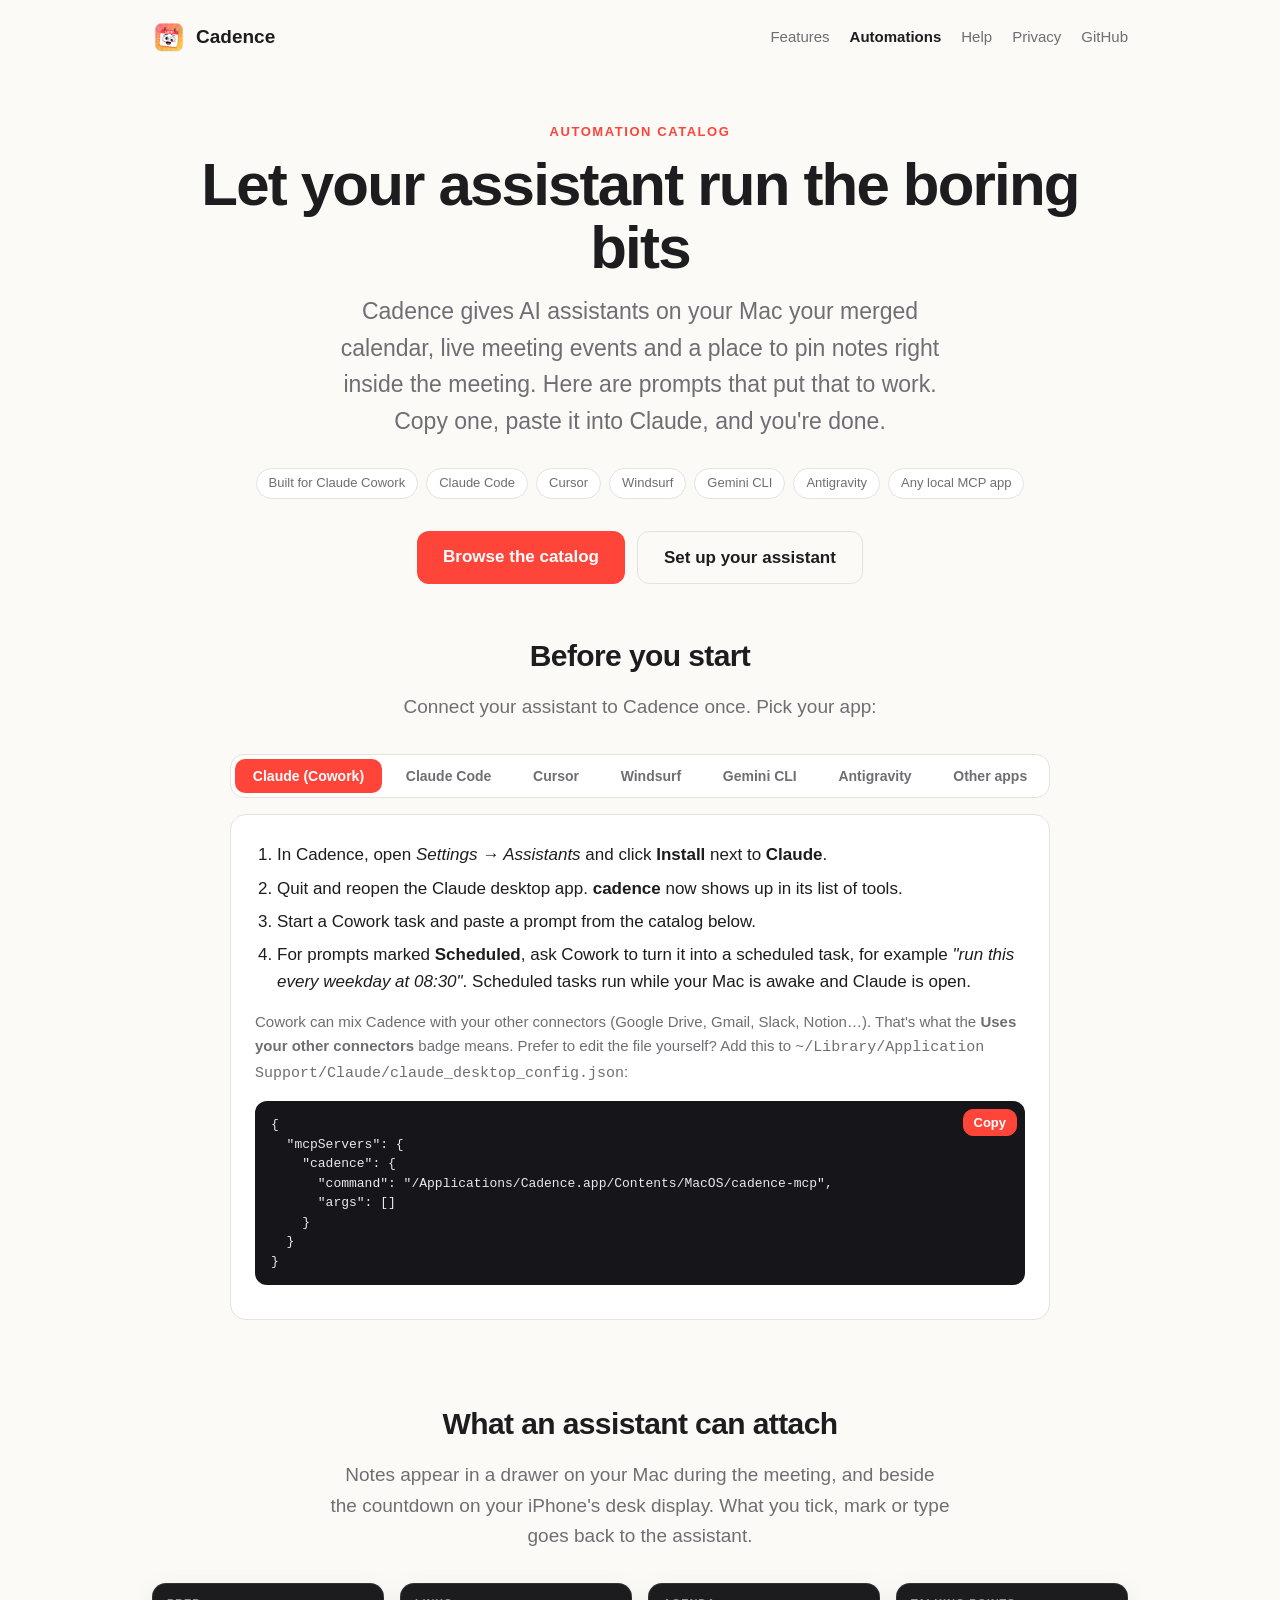
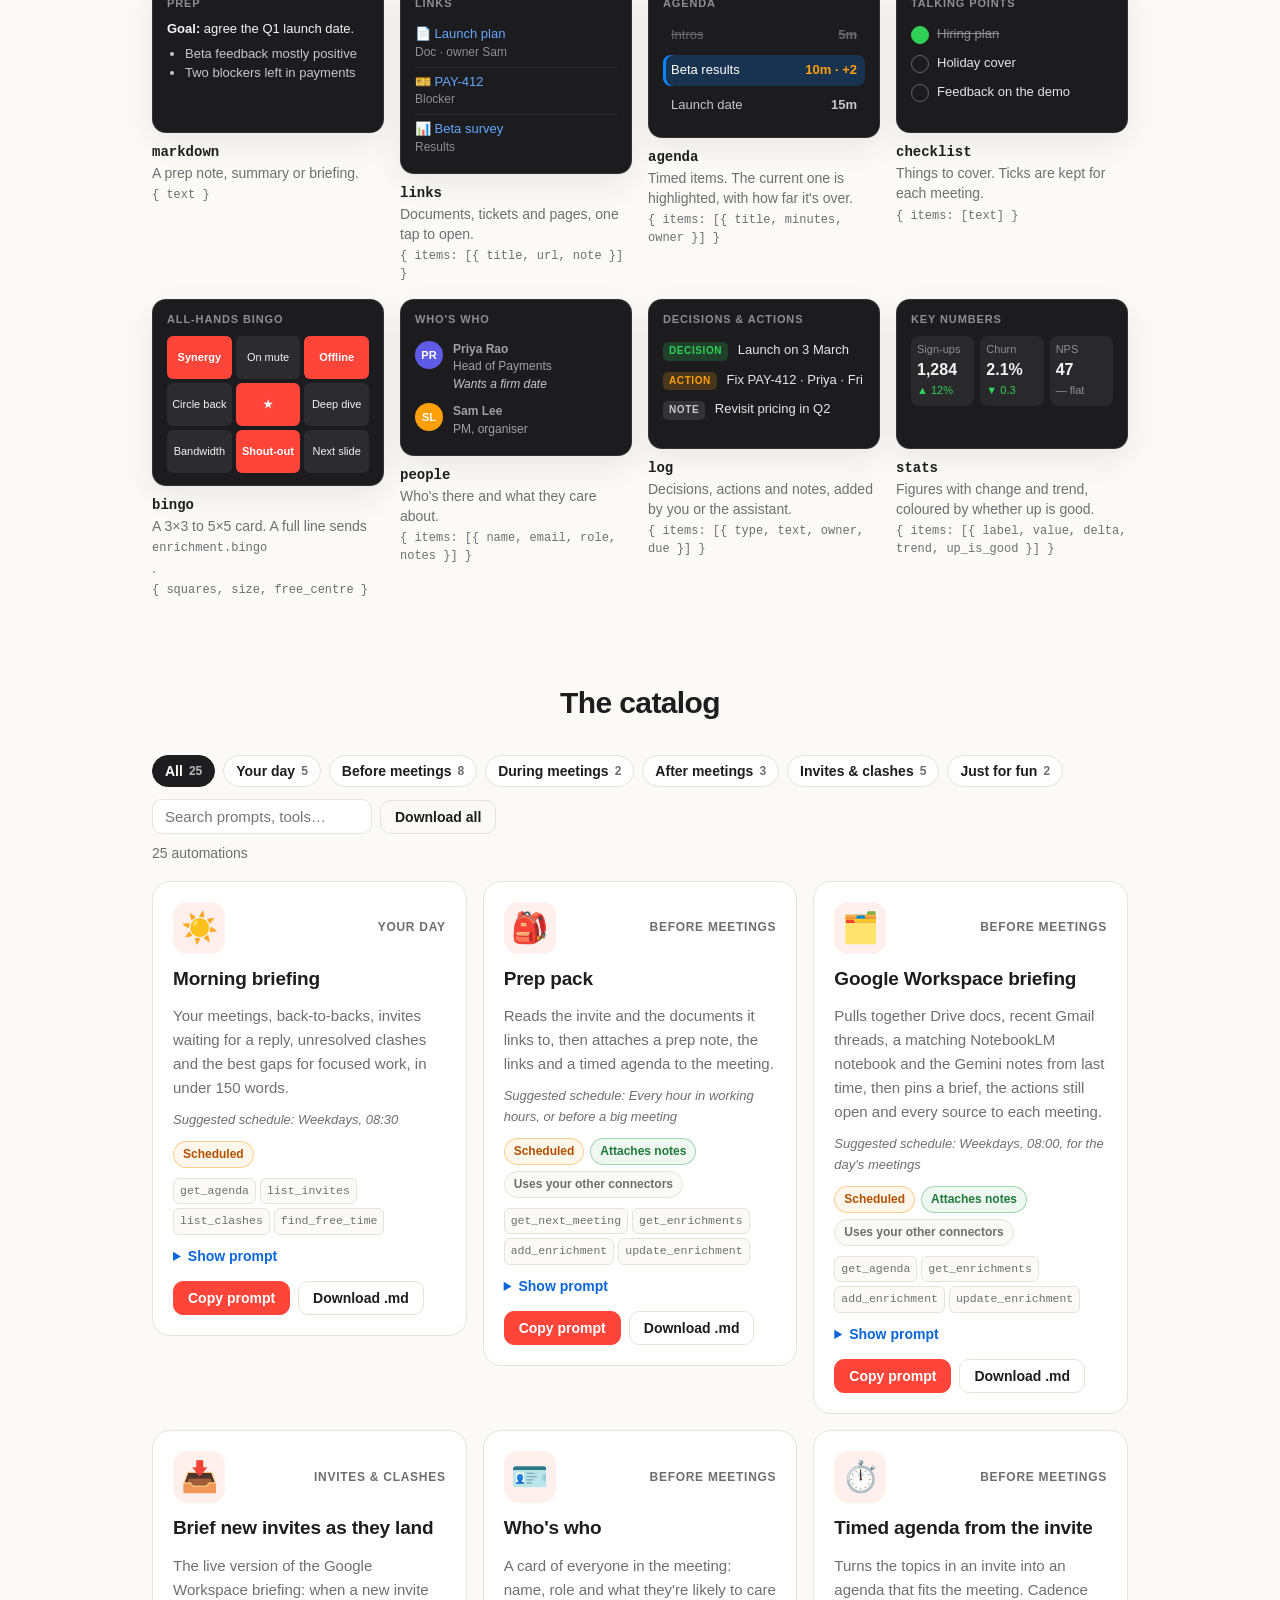
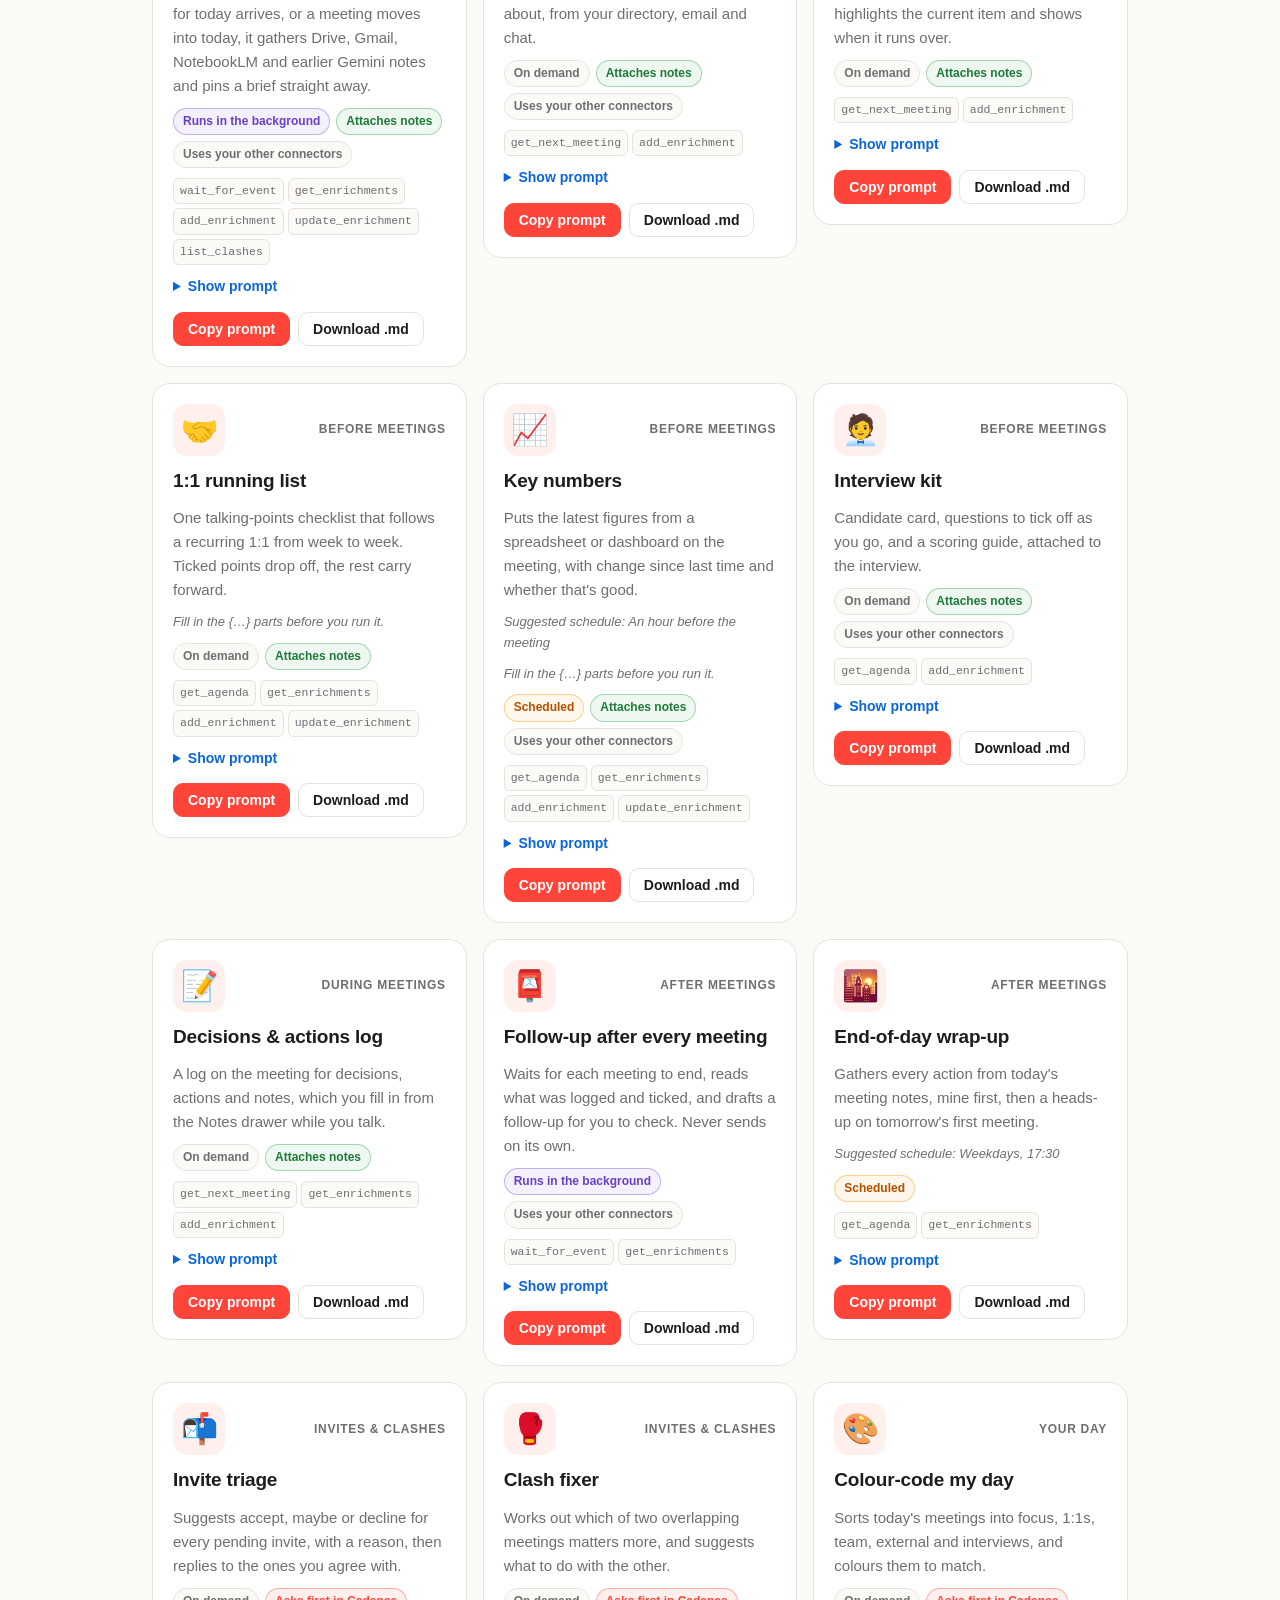
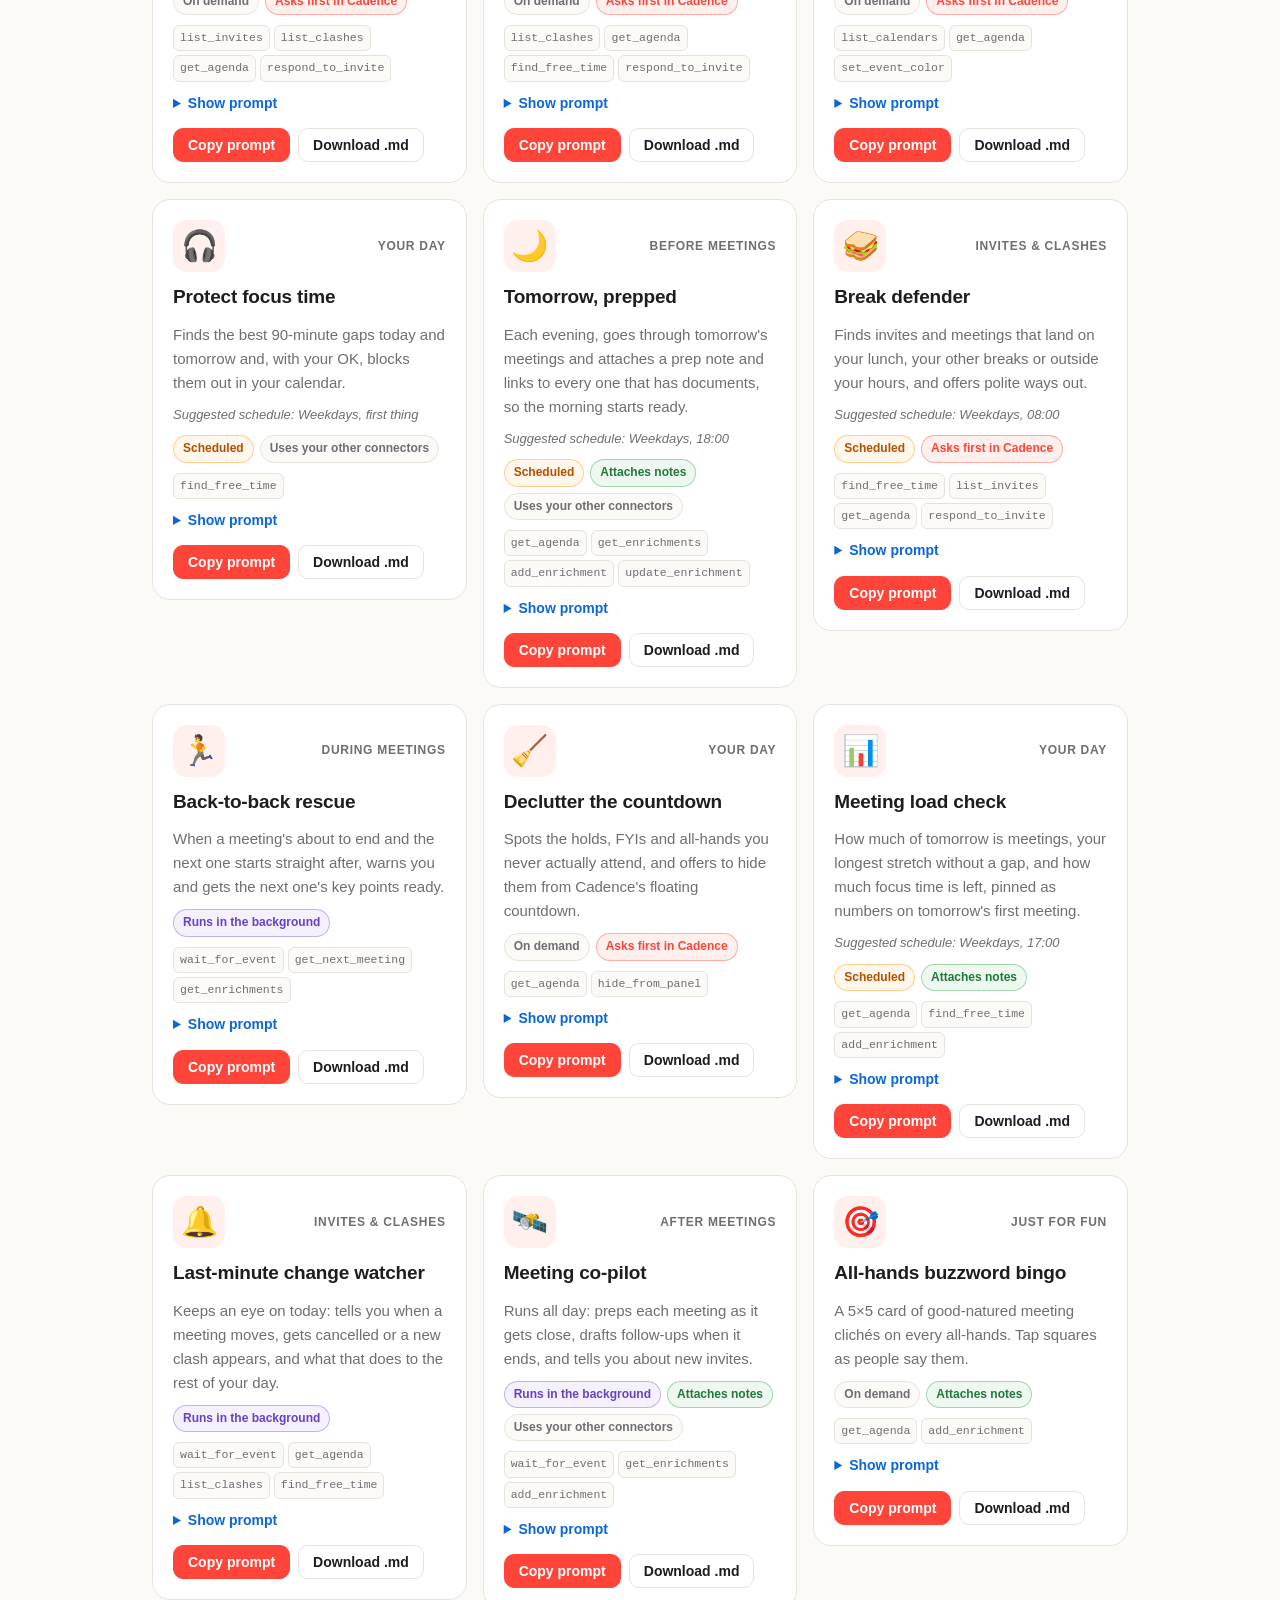
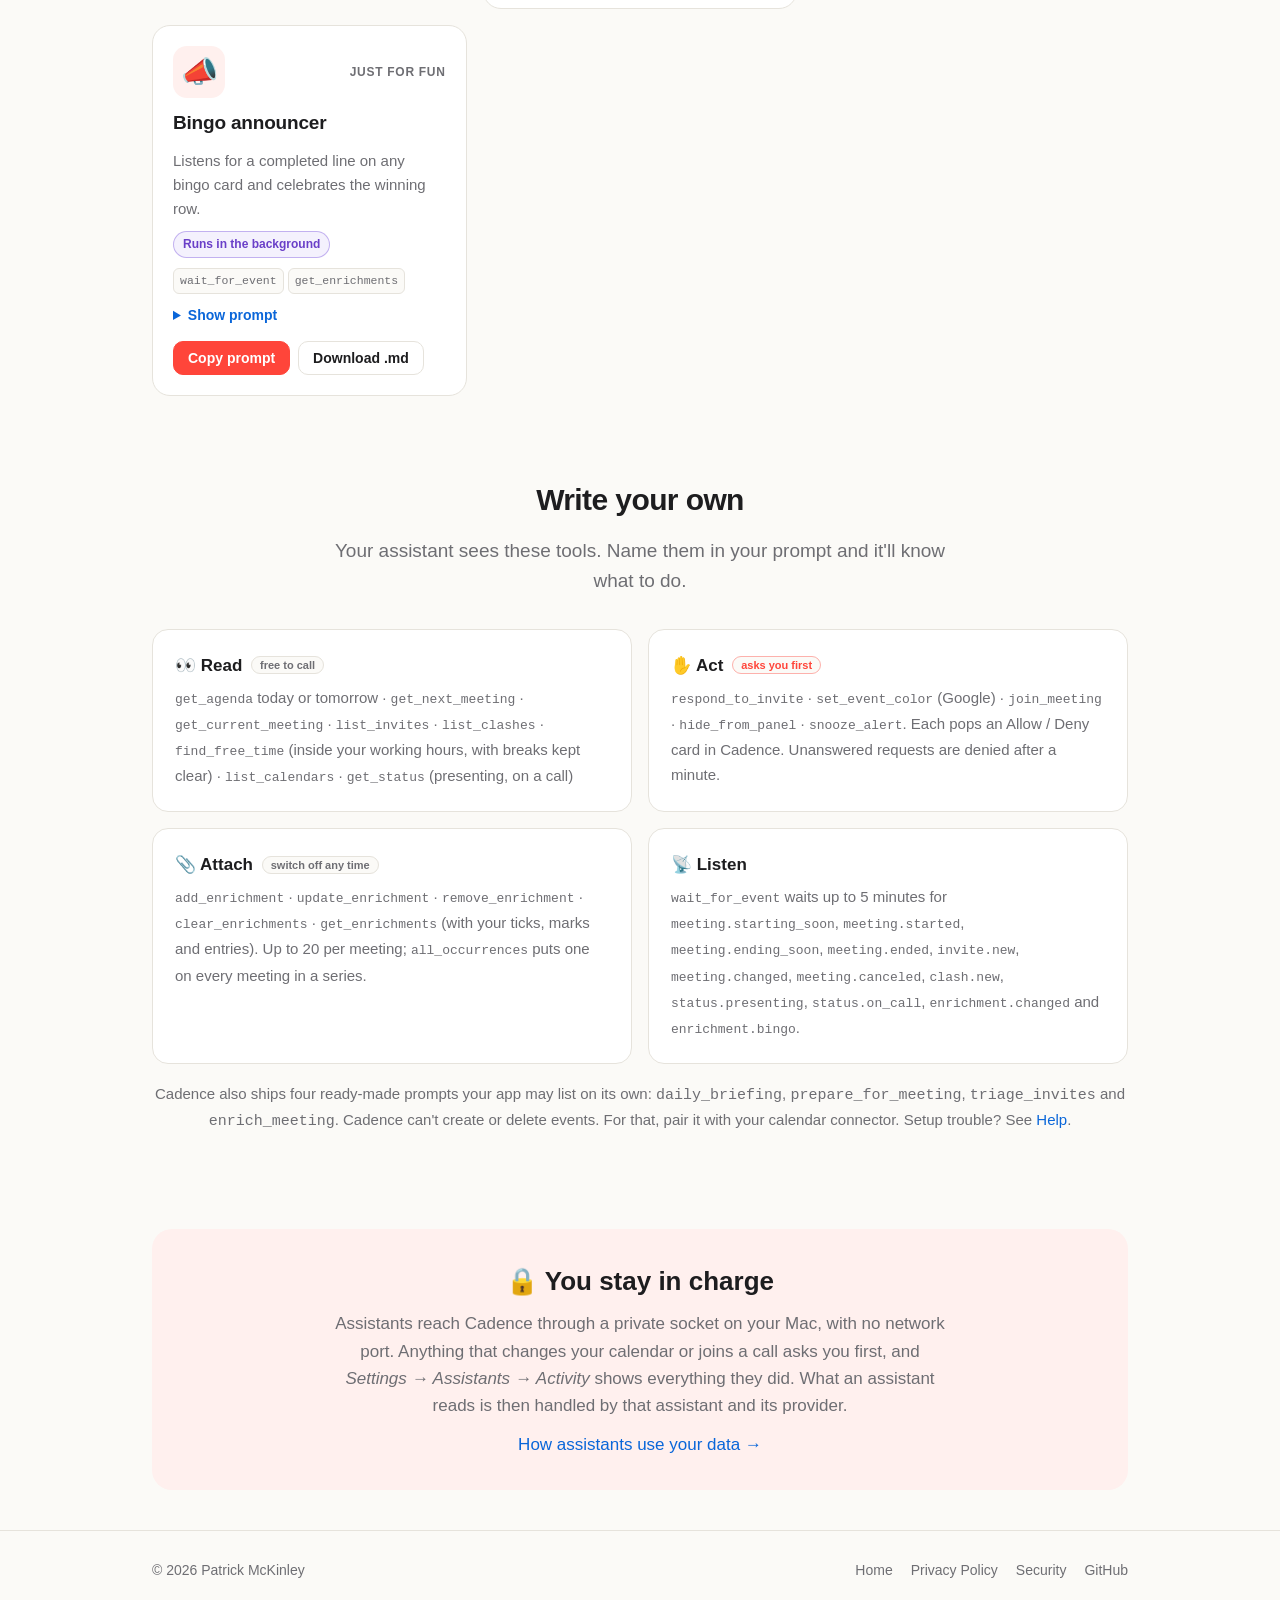
==== commit 2dc285e3: "Add live new-invite Workspace briefing automation Waits for invite.new and meeting.changed events an" ====
--- a/automations.html
+++ b/automations.html
@@ -312,6 +312,6 @@
       </nav>
     </div>
   </footer>
-  <script src="automations.js?v=4"></script>
+  <script src="automations.js?v=5"></script>
 </body>
 </html>
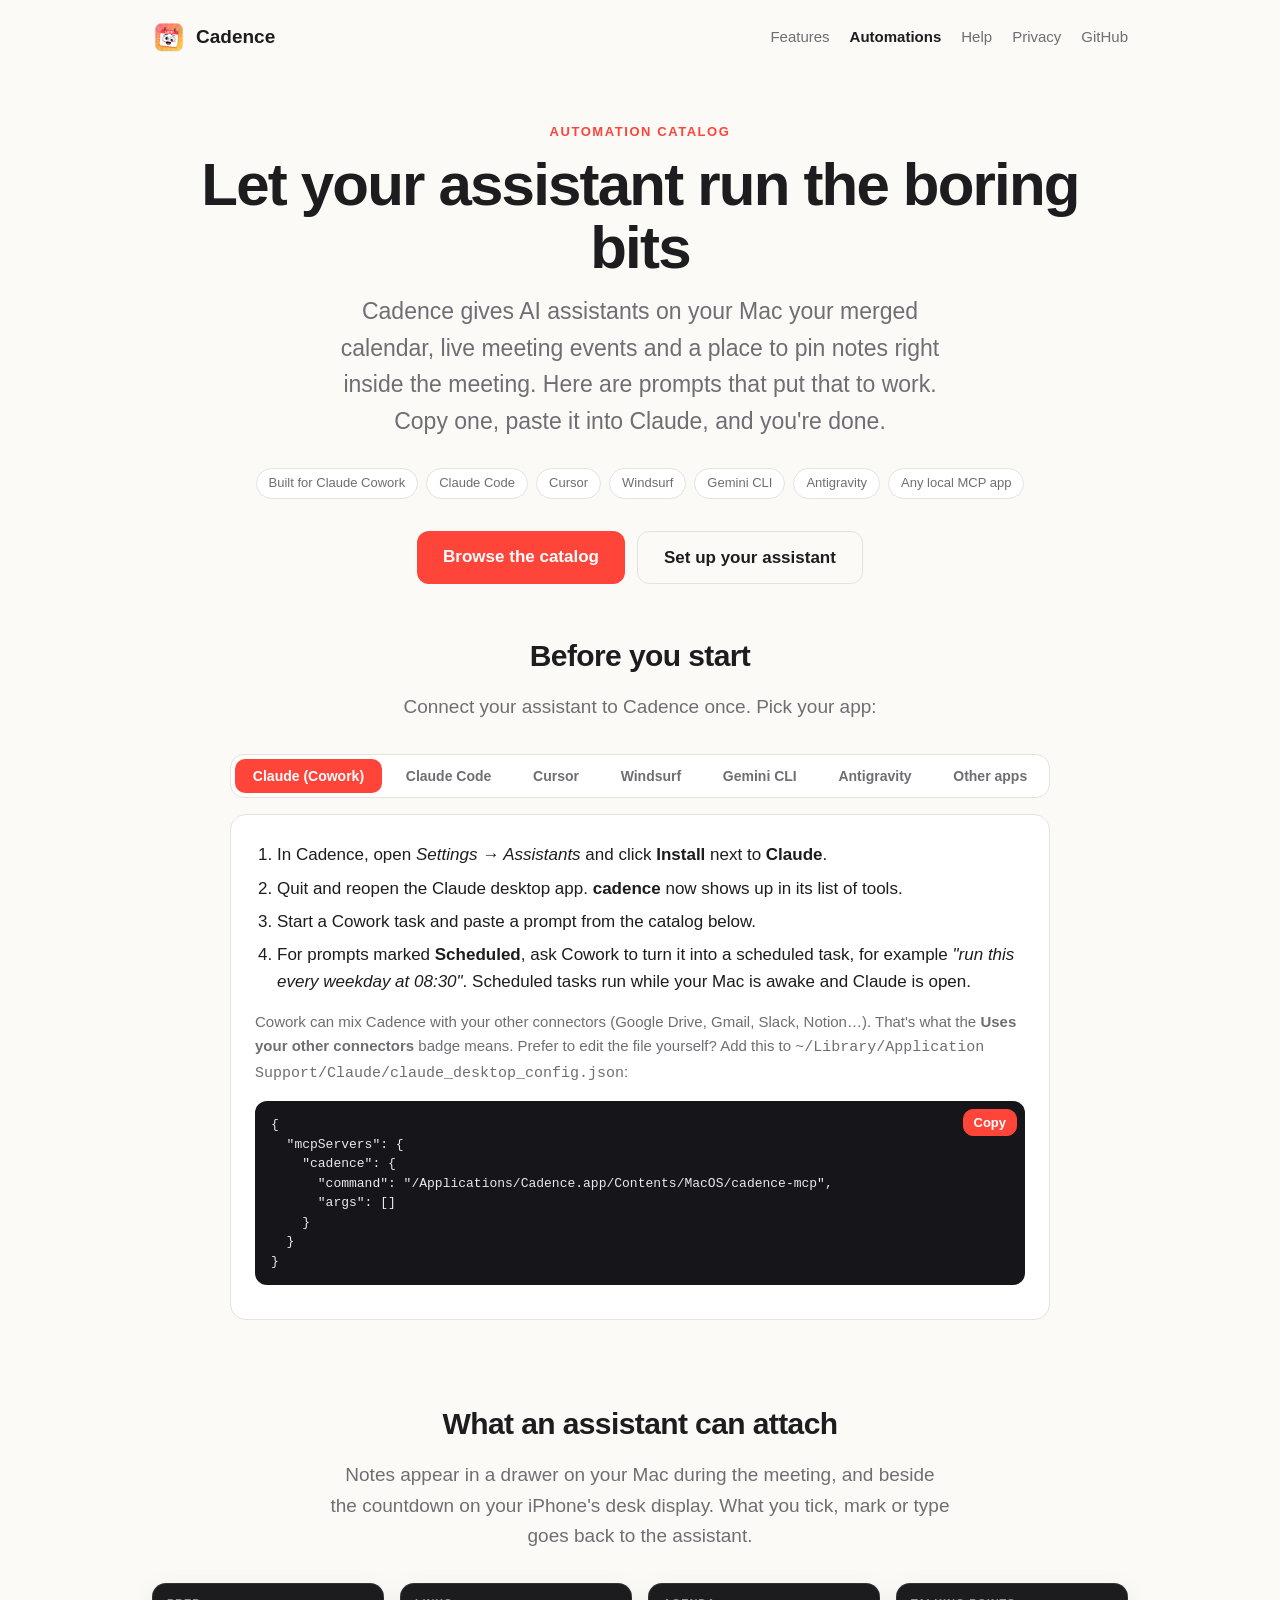
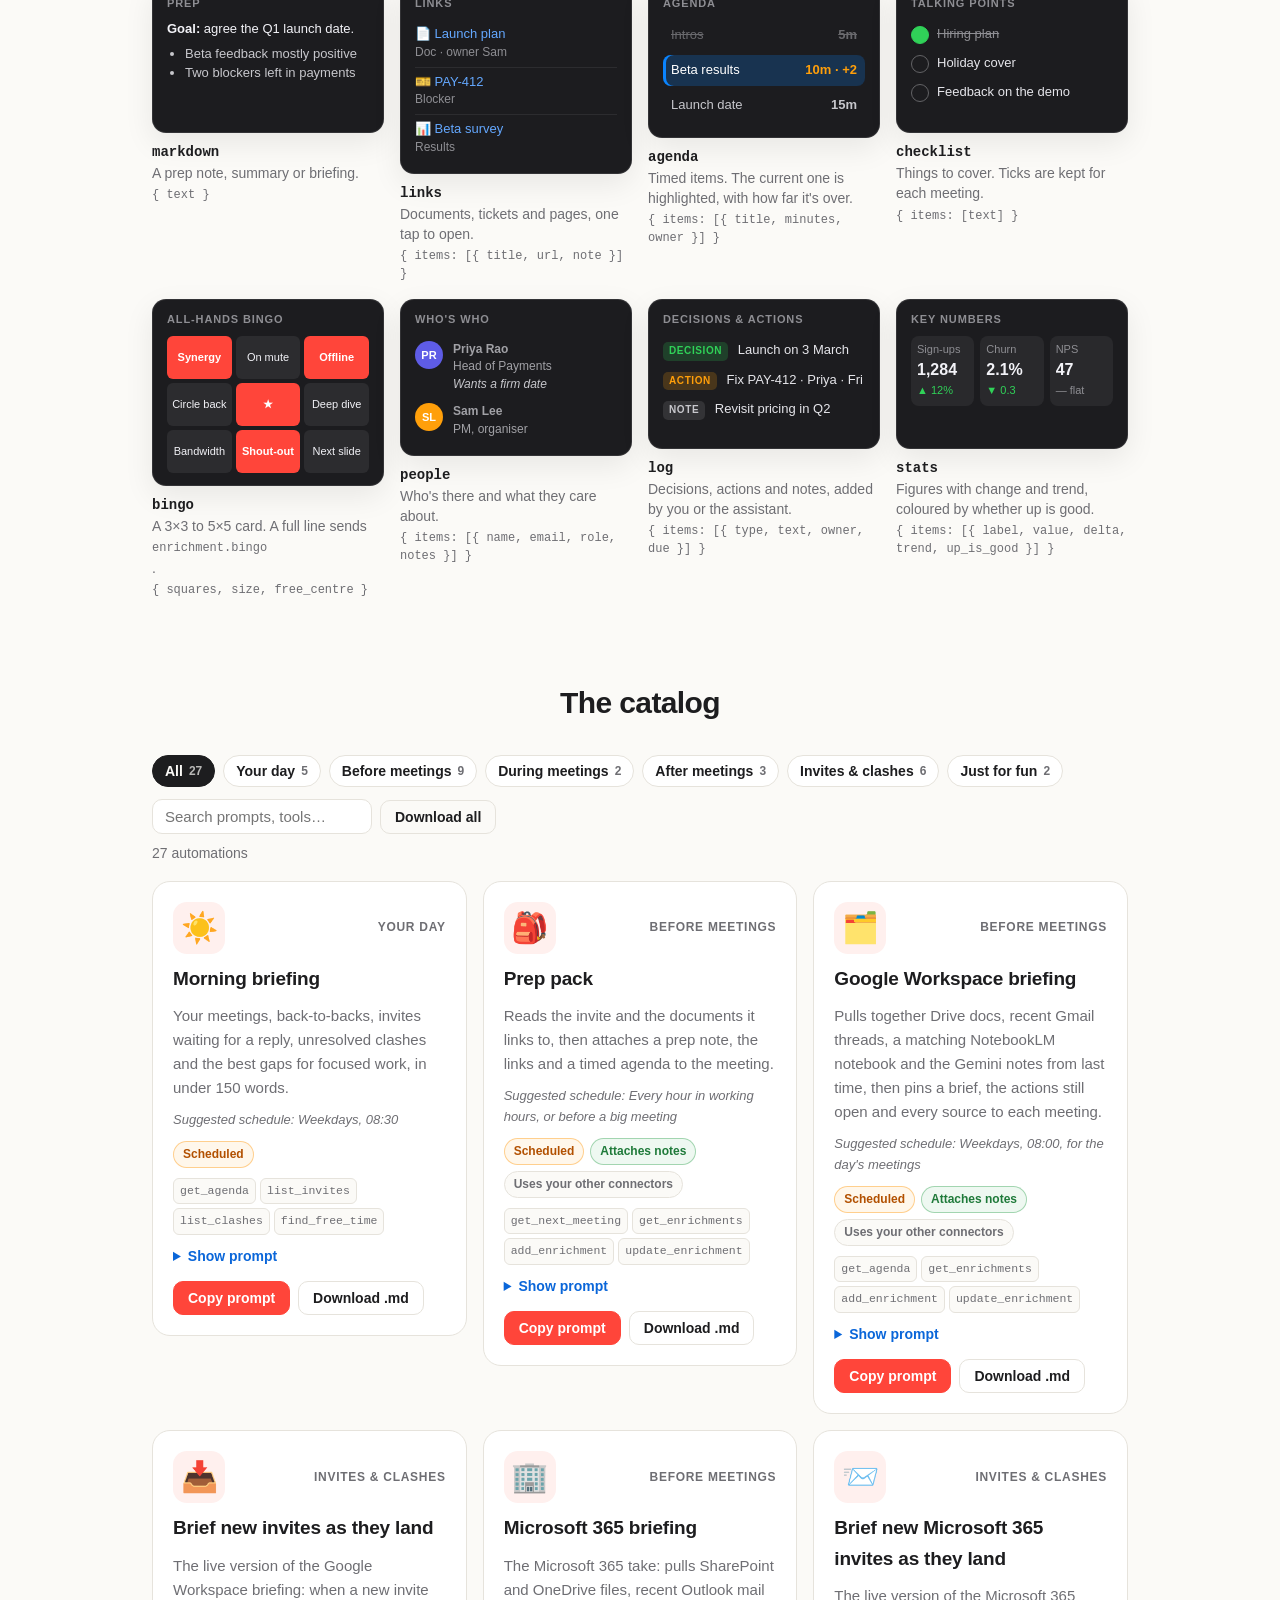
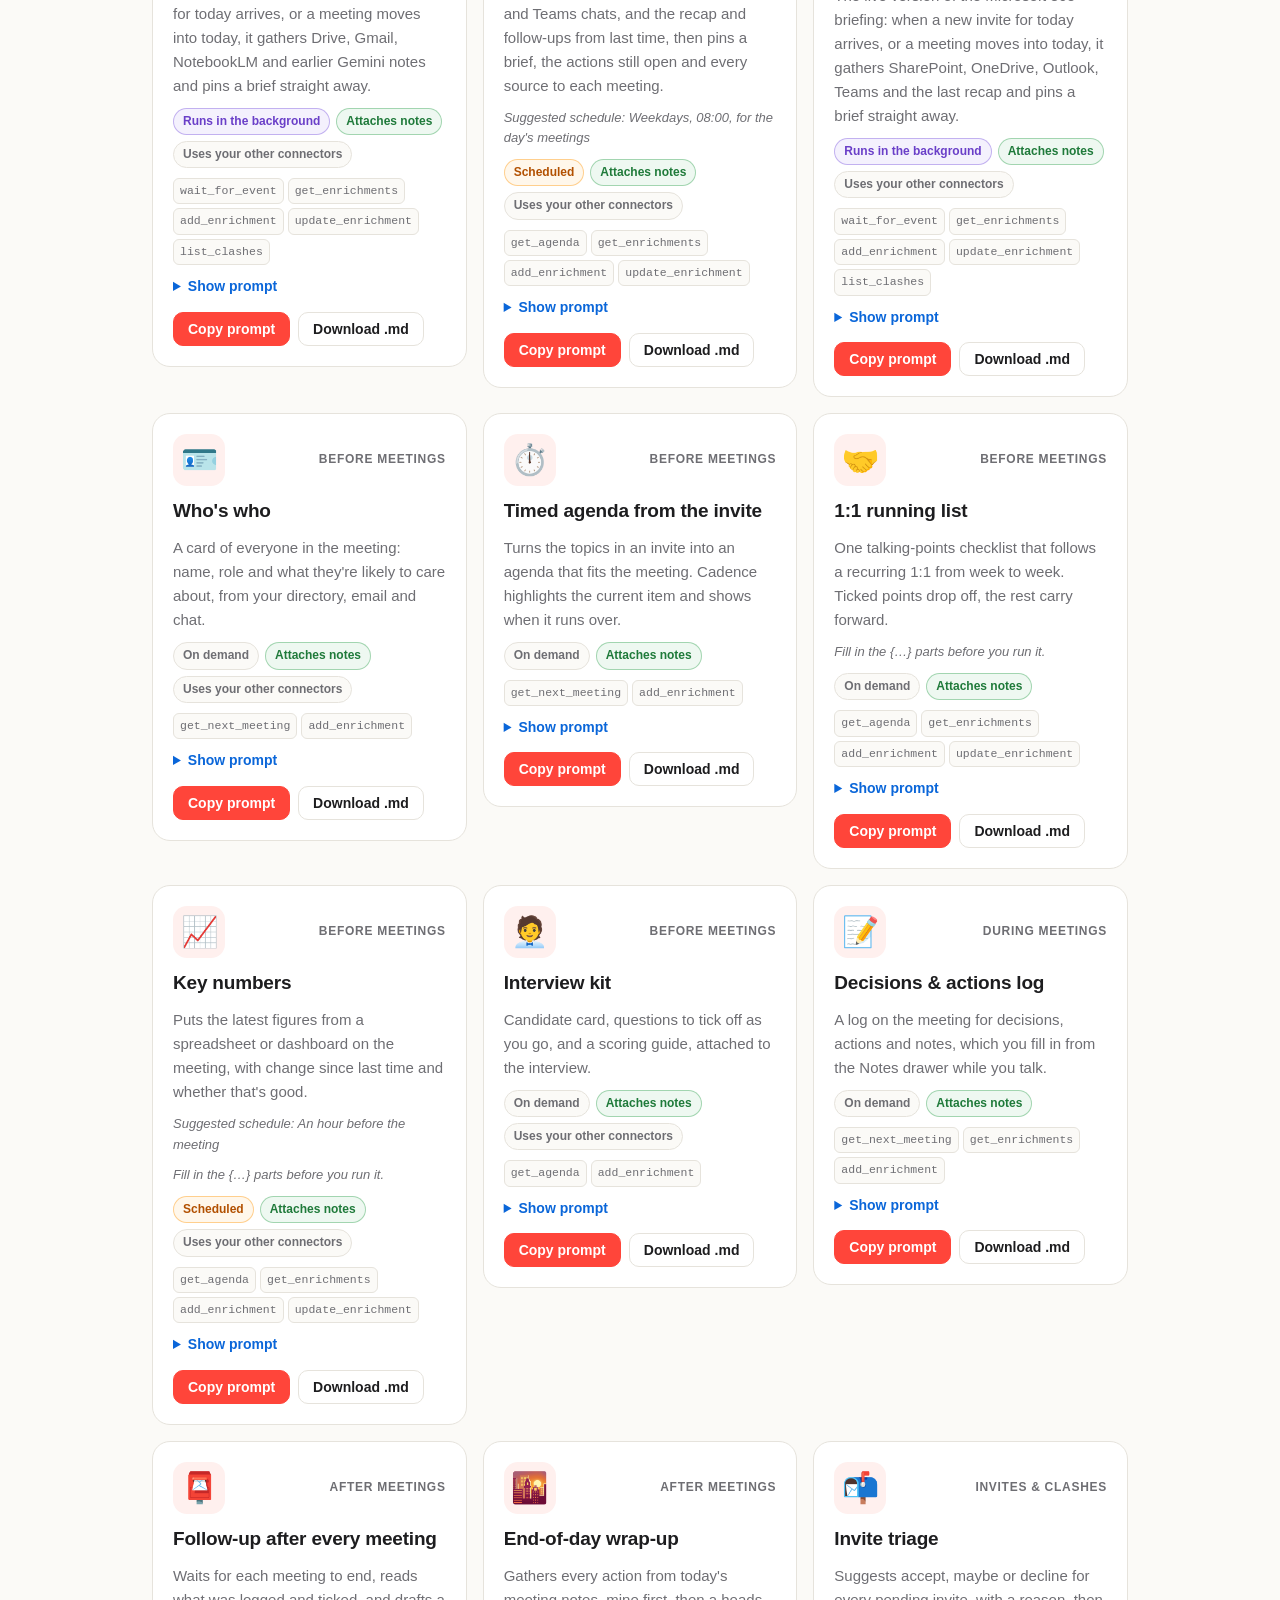
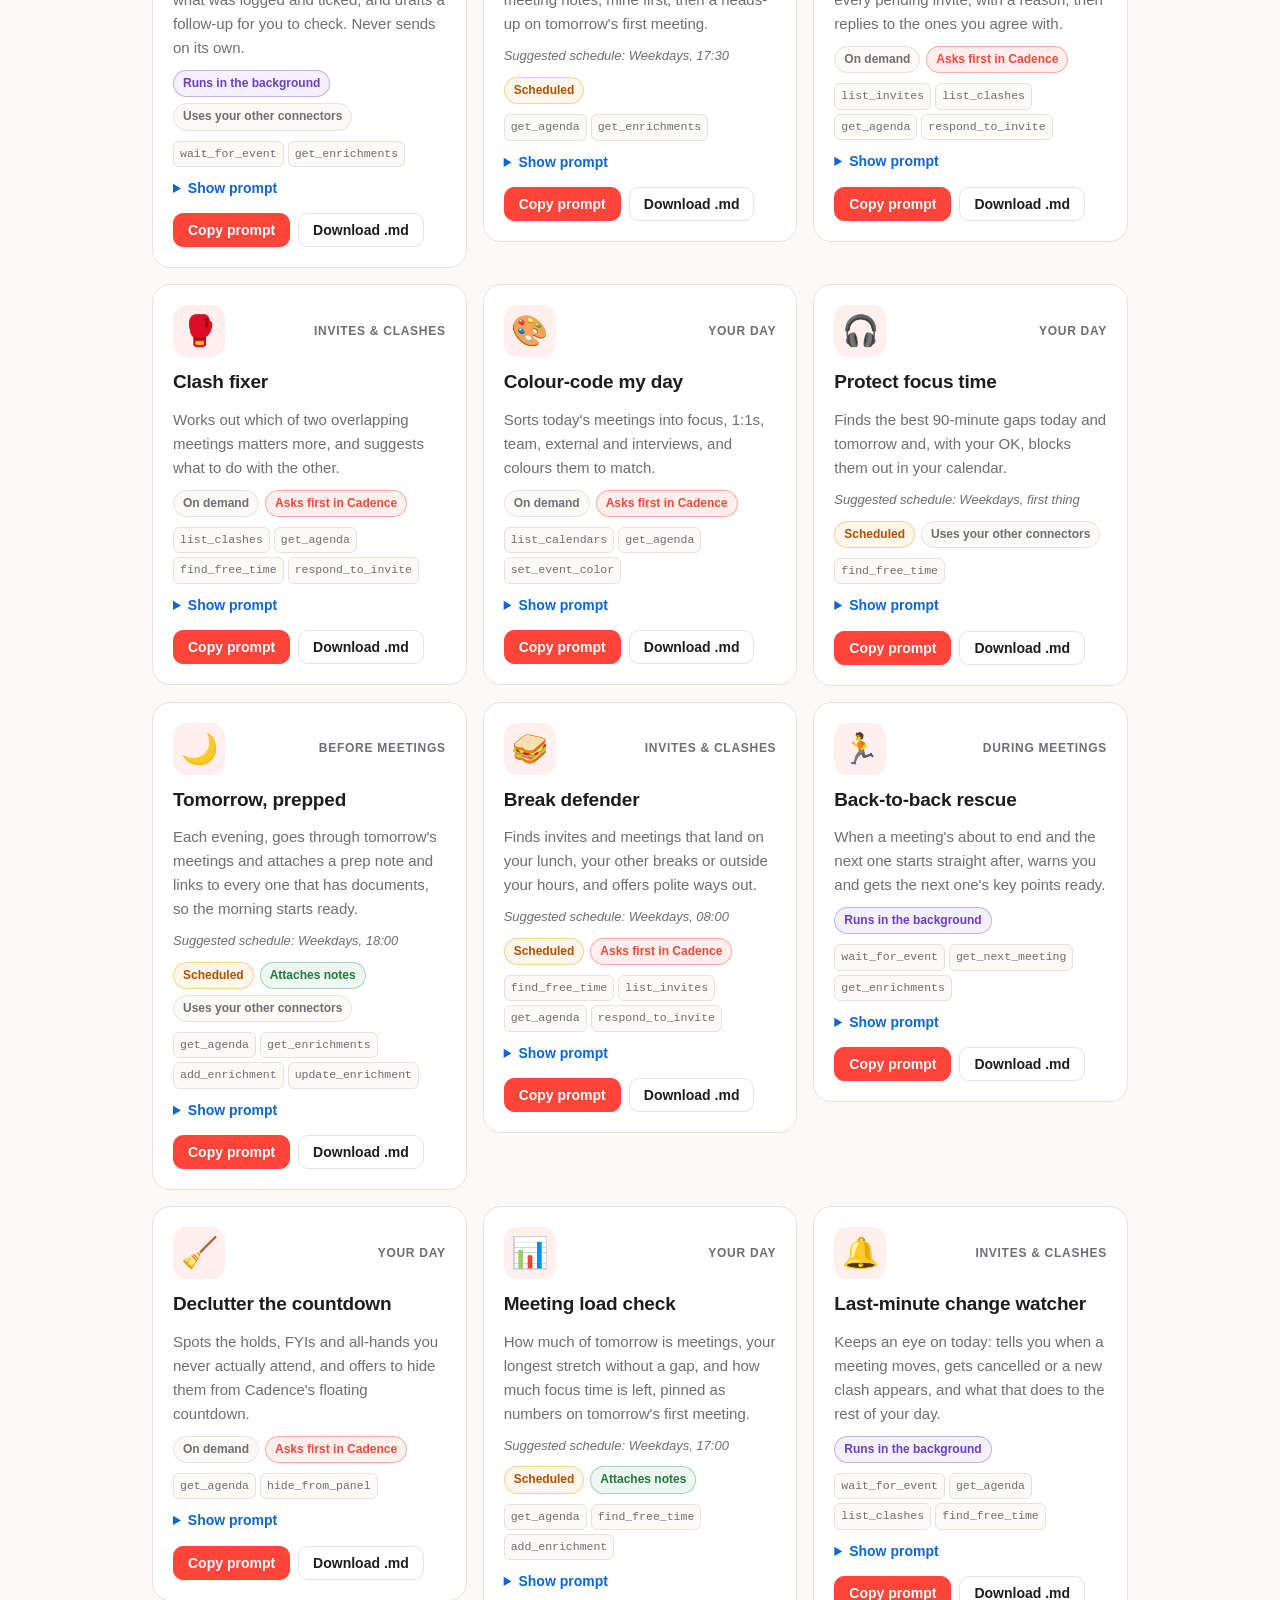
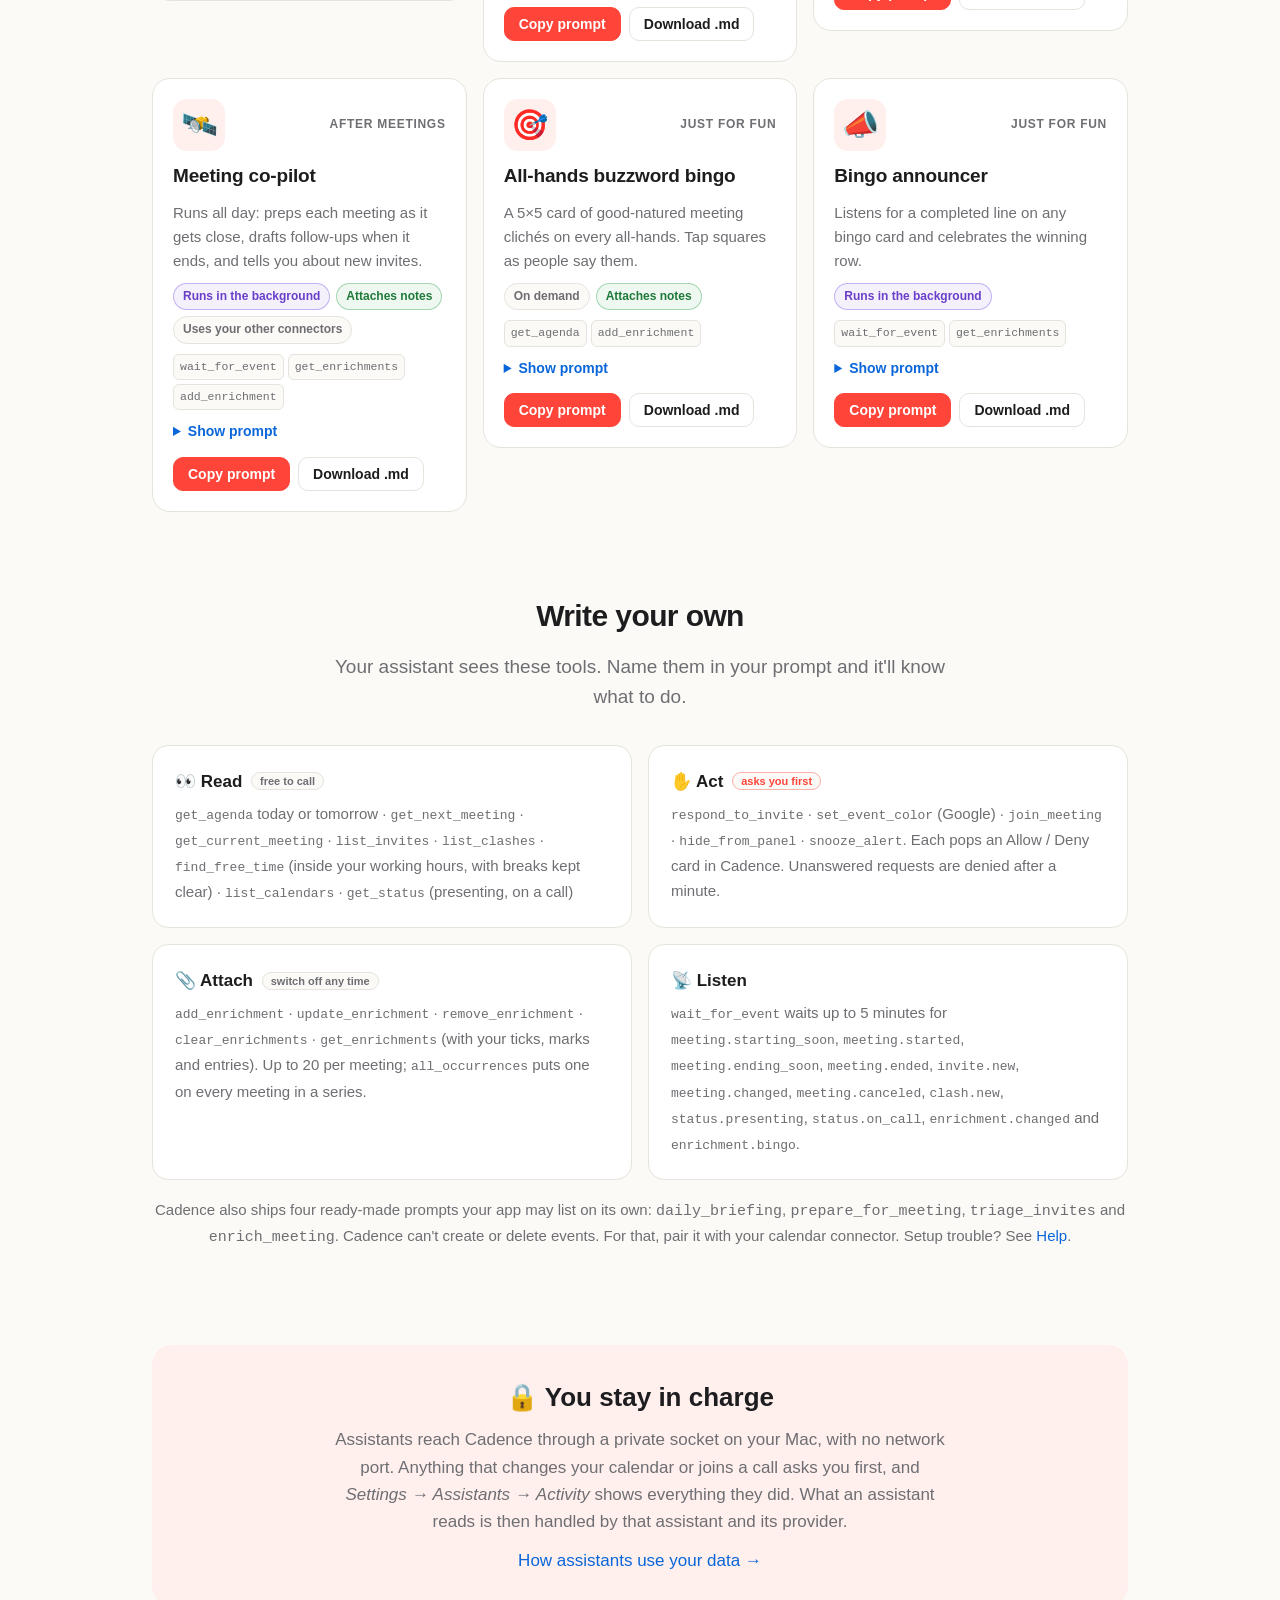
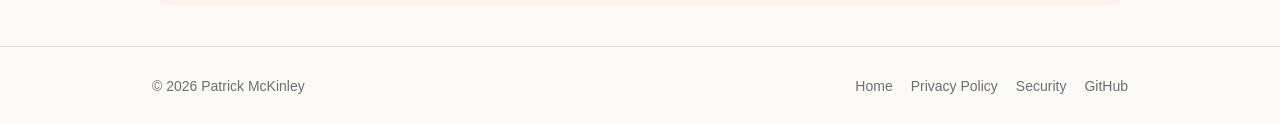
==== commit 03fe050a: "Add Microsoft 365 briefing automations Morning and live (invite.new / meeting.changed) versions that" ====
--- a/automations.html
+++ b/automations.html
@@ -312,6 +312,6 @@
       </nav>
     </div>
   </footer>
-  <script src="automations.js?v=5"></script>
+  <script src="automations.js?v=6"></script>
 </body>
 </html>
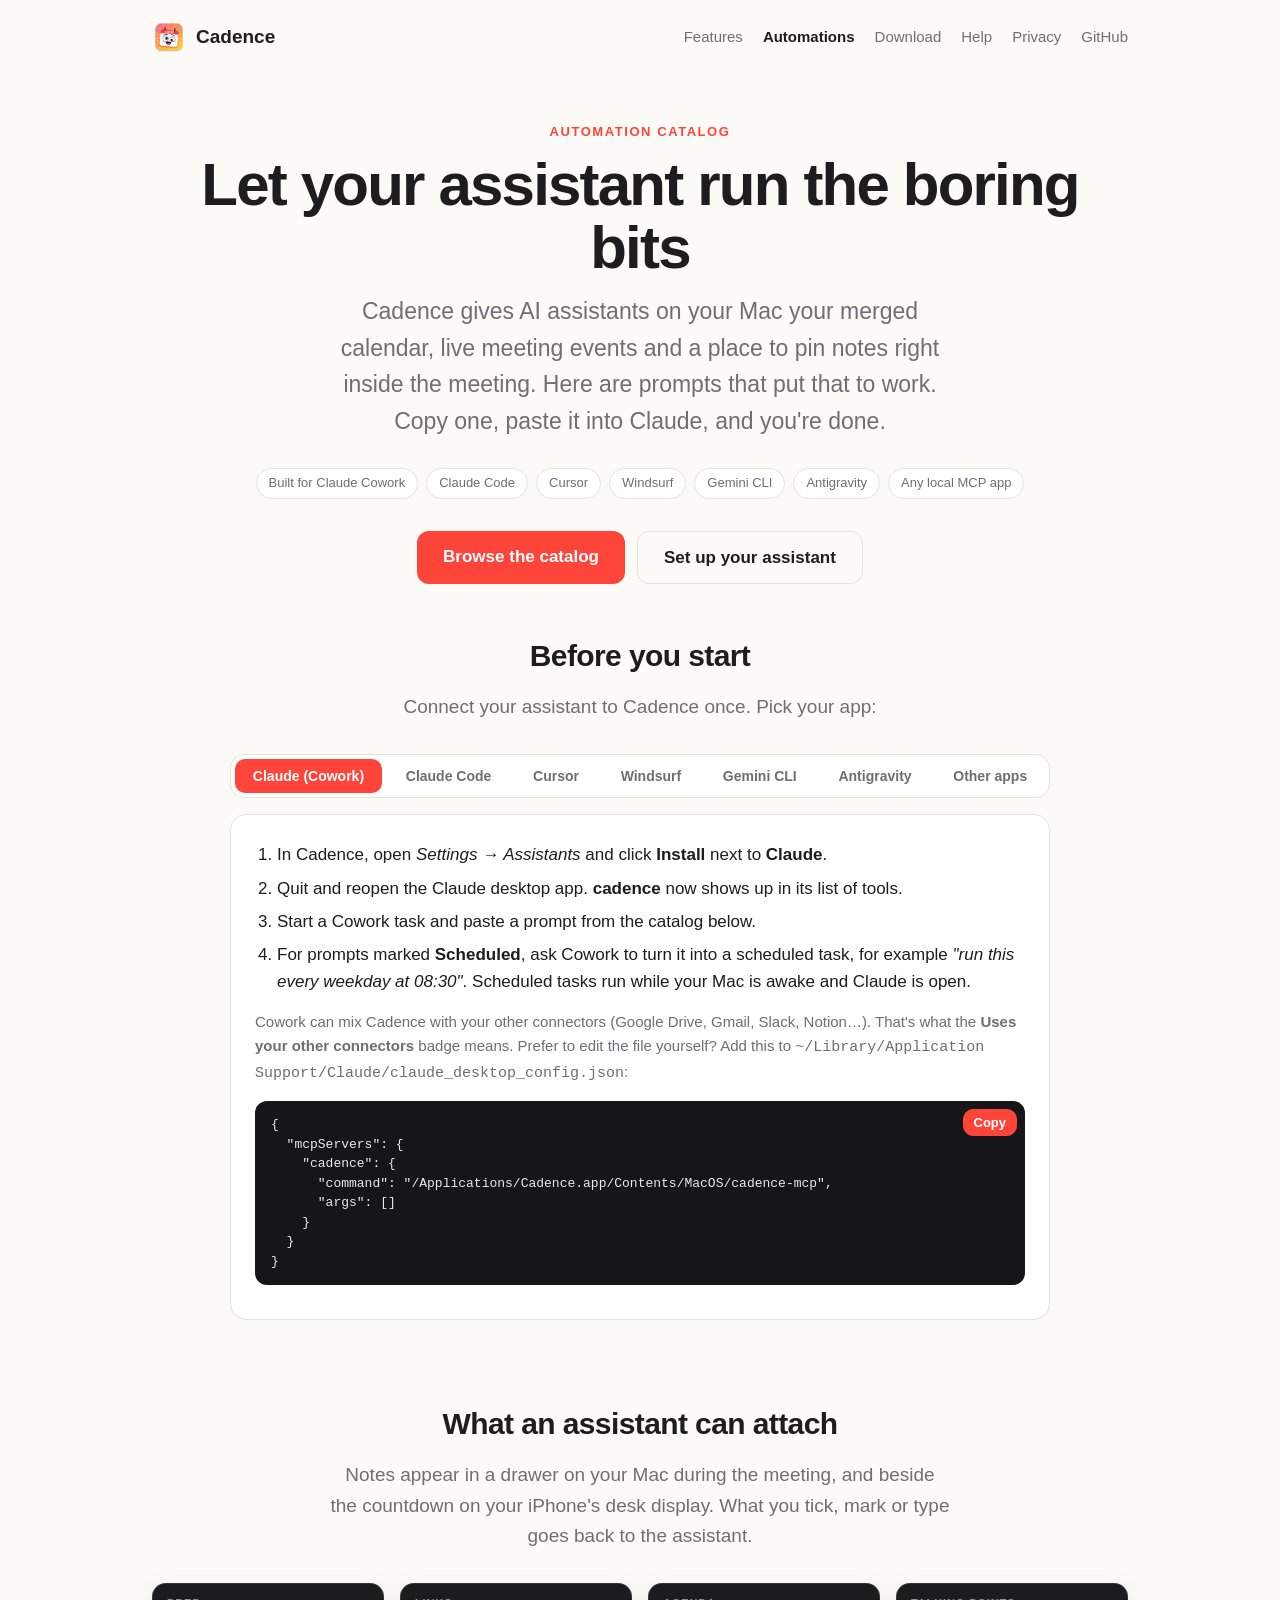
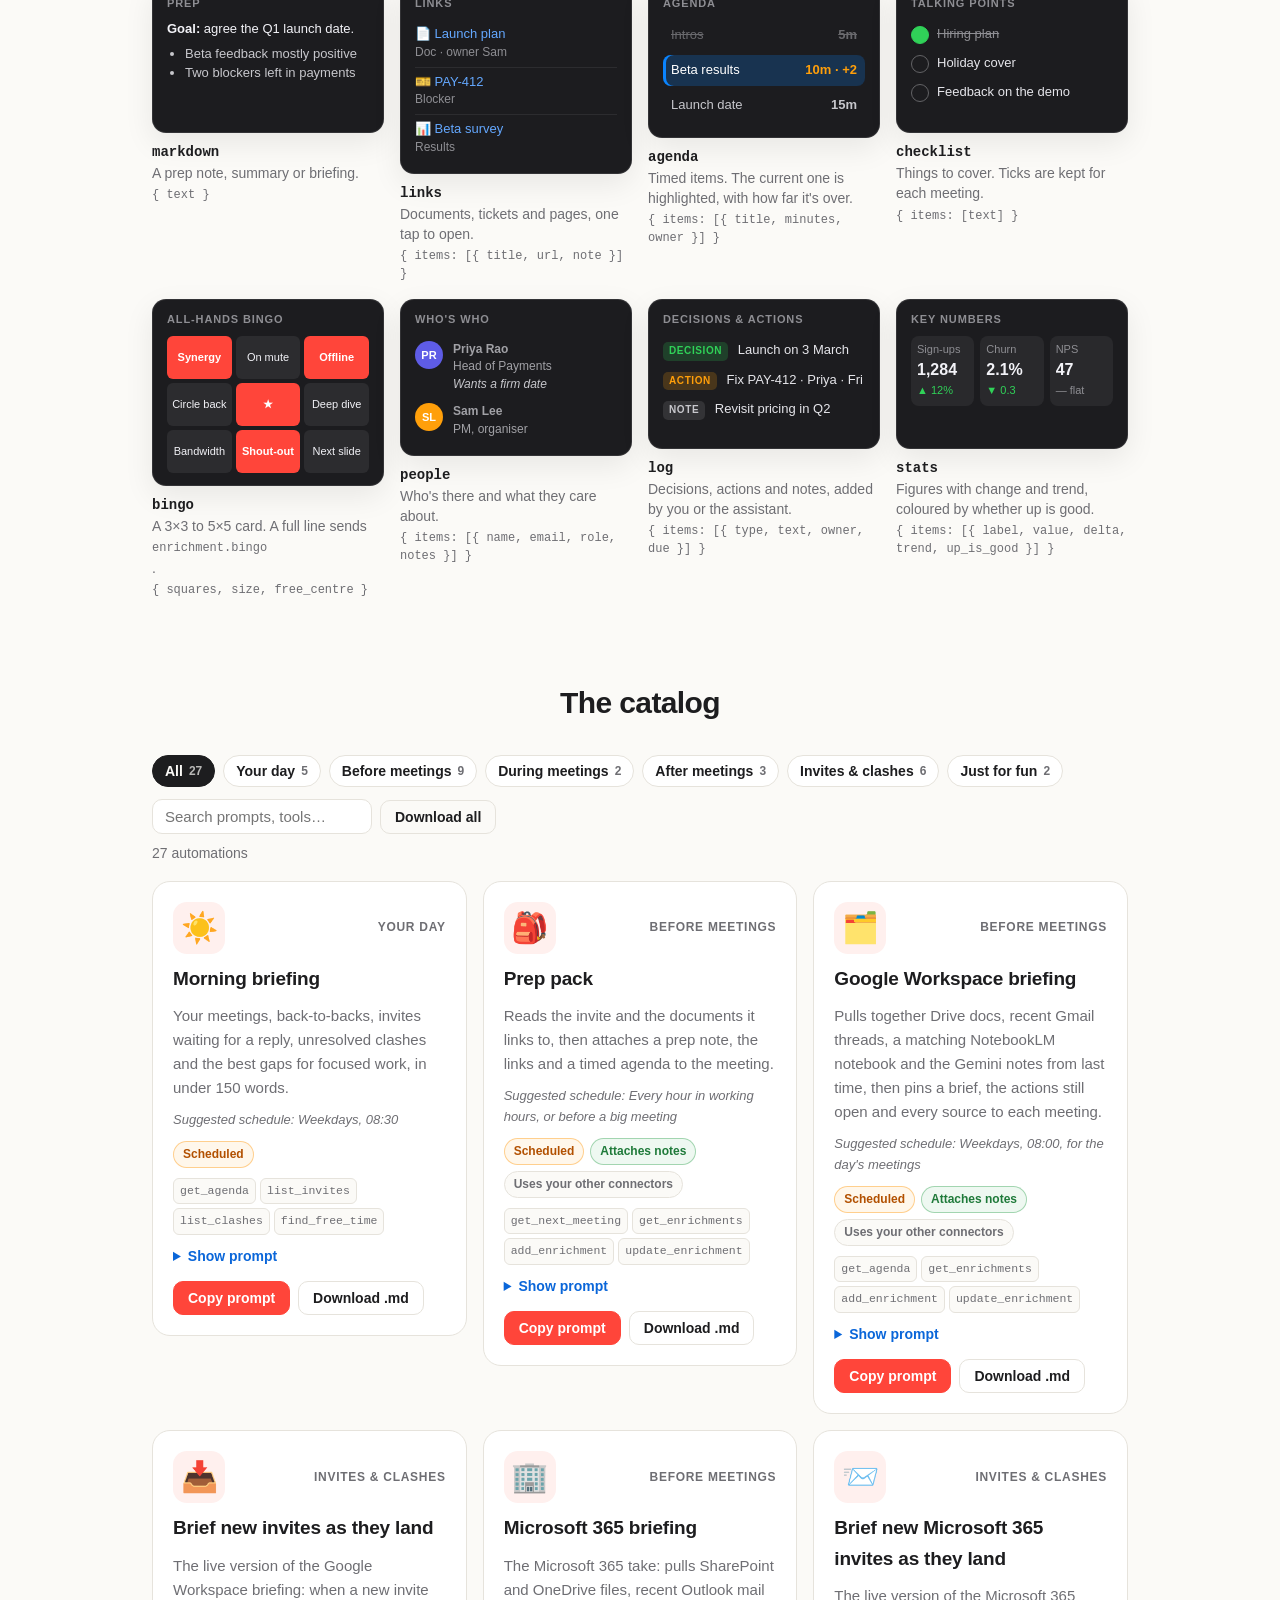
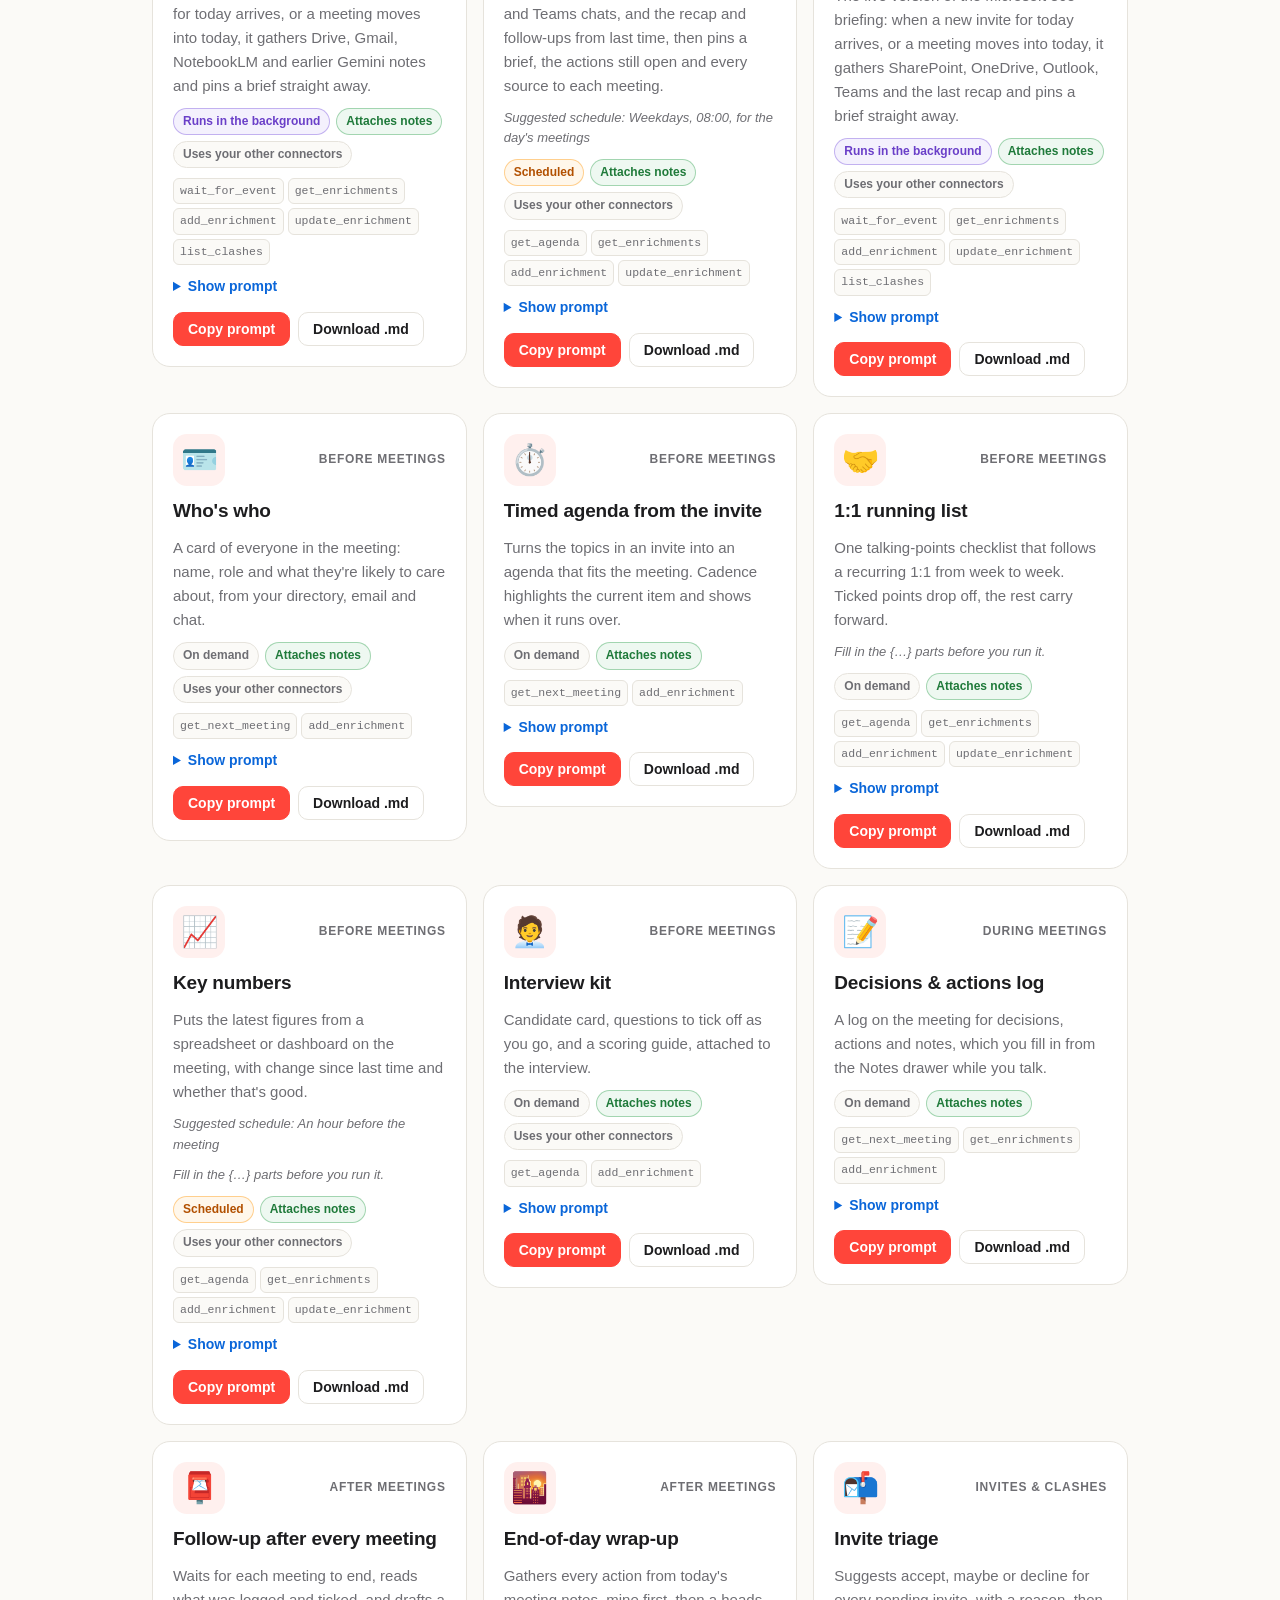
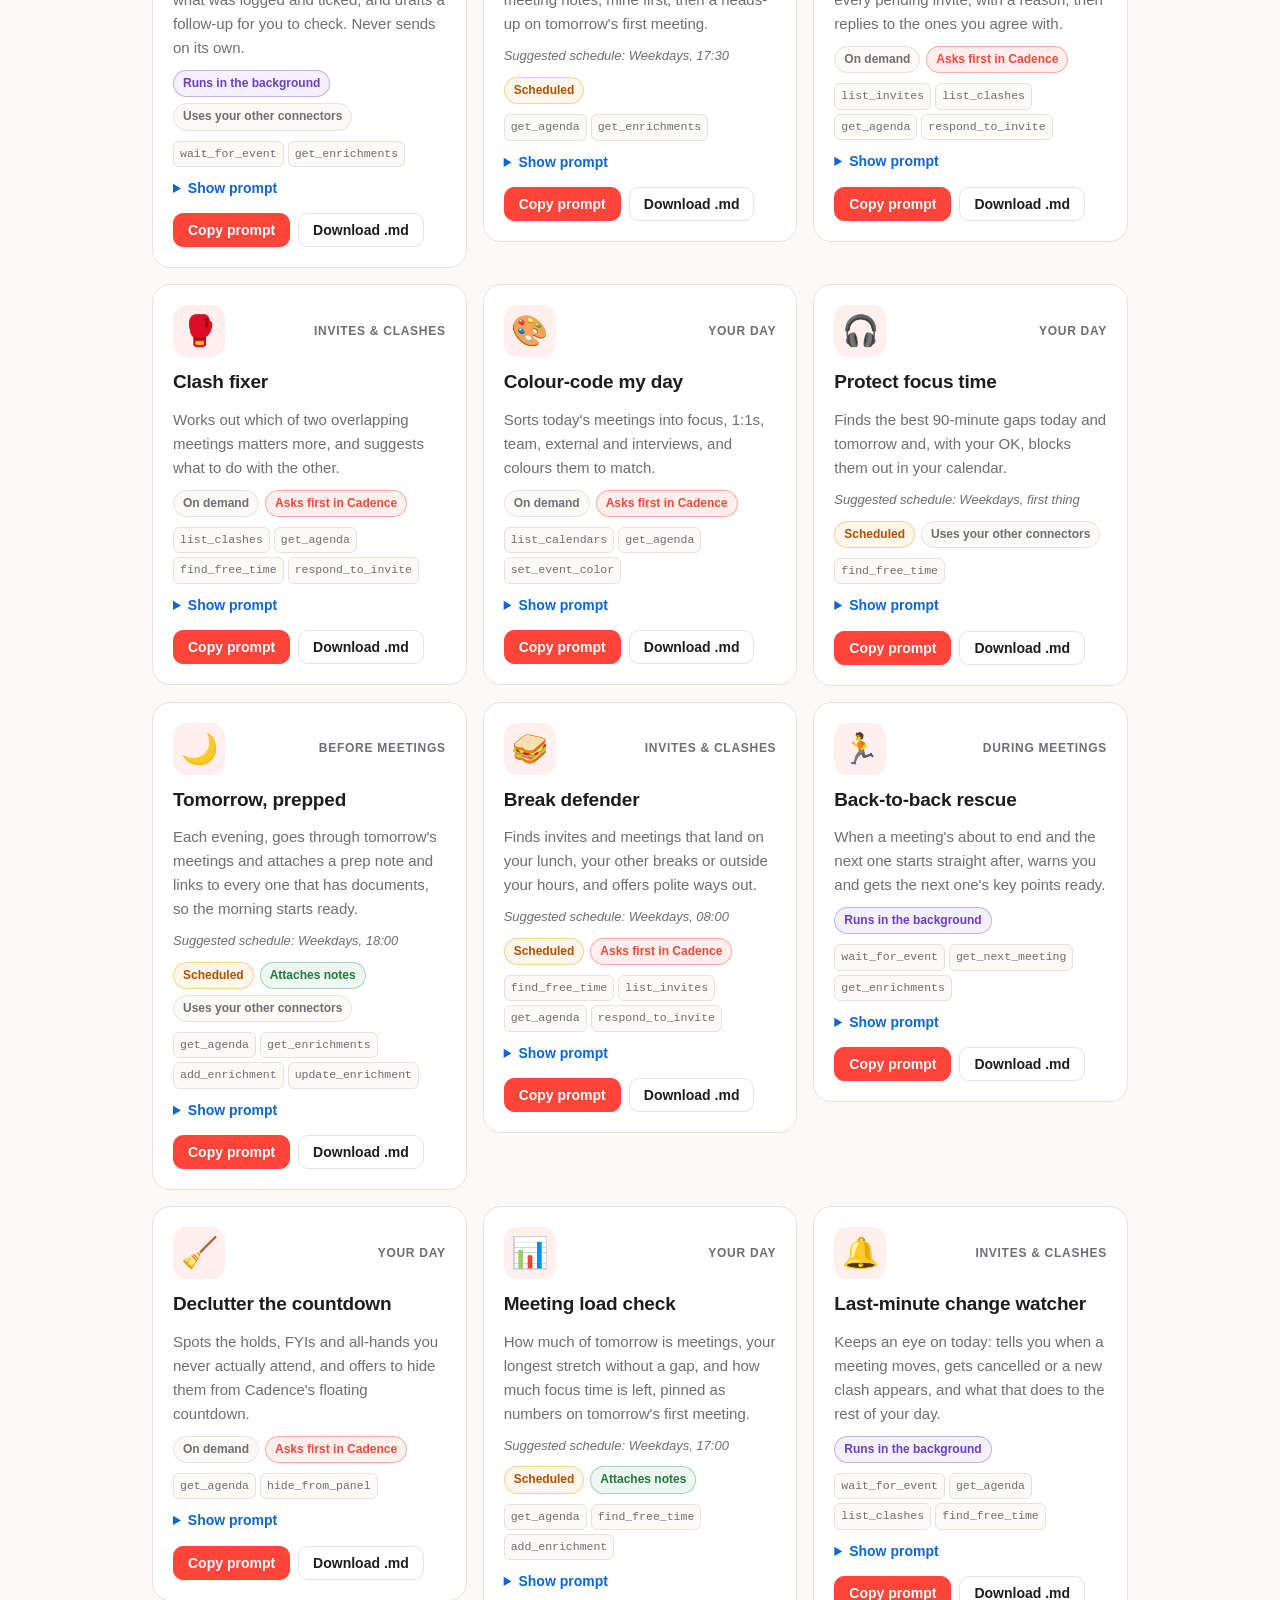
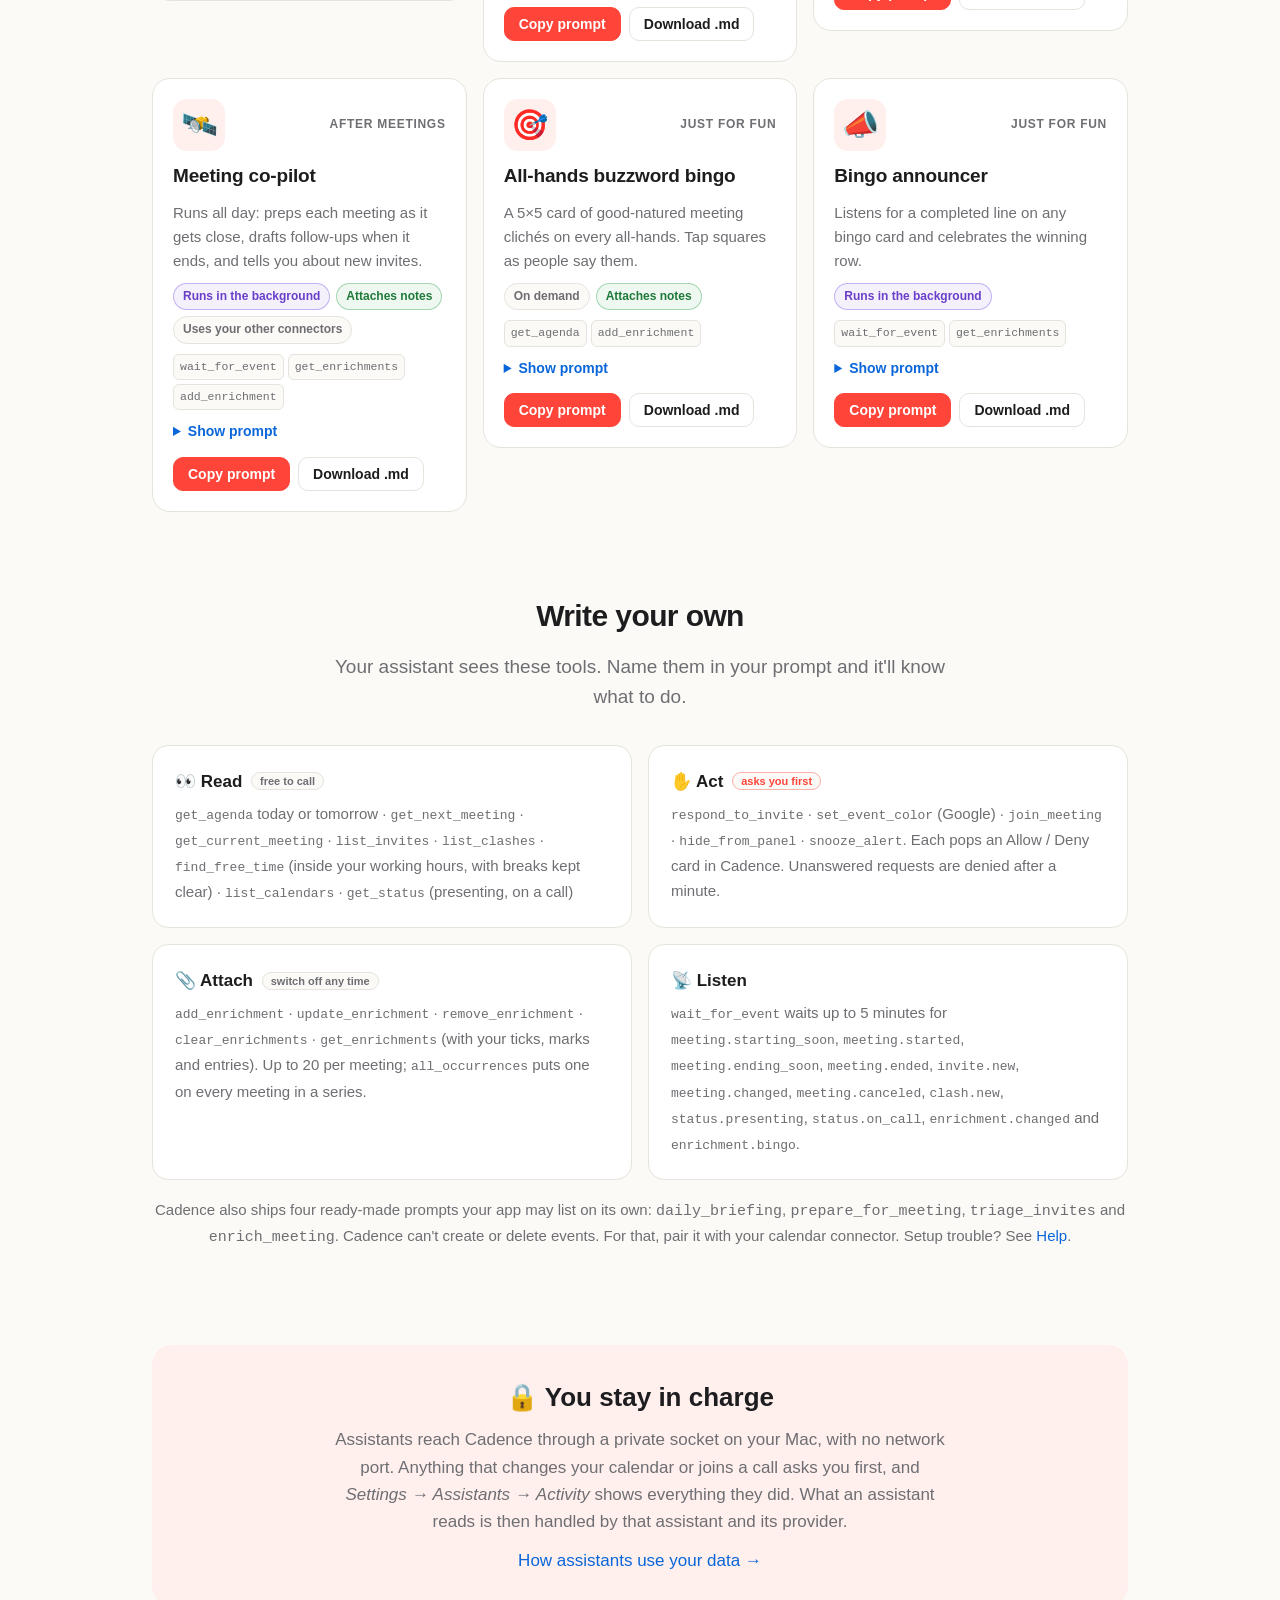
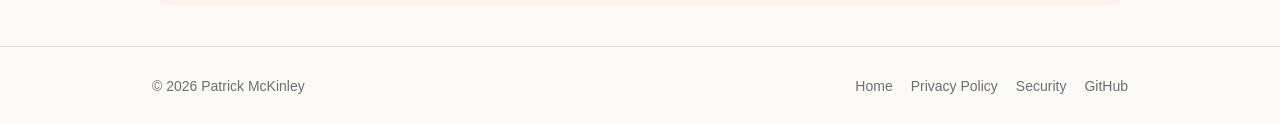
==== commit 5223c0cb: "Add a download button and a downloads page with every version The hero's "Get Cadence on GitHub" lin" ====
--- a/automations.html
+++ b/automations.html
@@ -24,7 +24,7 @@
   <meta name="twitter:title" content="Cadence automations">
   <meta name="twitter:description" content="Copy-and-paste prompts that let Claude and other AI assistants prep, run and follow up on your meetings.">
   <meta name="twitter:image" content="https://cadence.patrick-mckinley.com/assets/og-automations.jpg">
-  <link rel="stylesheet" href="style.css?v=9">
+  <link rel="stylesheet" href="style.css?v=10">
 </head>
 <body>
   <header class="site-header">
@@ -33,6 +33,7 @@
       <nav>
         <a class="nav-features" href="./#features">Features</a>
         <a href="automations.html" aria-current="page">Automations</a>
+        <a href="downloads.html">Download</a>
         <a href="help.html">Help</a>
         <a href="privacy.html">Privacy</a>
         <a class="nav-gh" href="https://github.com/lilmuckers/calendar-cadence">GitHub</a>
@@ -142,7 +143,7 @@
 
         <div class="tab-panel" role="tabpanel" id="panel-gemini" aria-labelledby="tab-gemini" hidden>
           <ol class="steps">
-            <li>Install <a href="https://github.com/google-gemini/gemini-cli">Gemini CLI</a>, then add Cadence for every folder you work in. Moved to Antigravity CLI? Use the <a href="#setup" data-tab="tab-antigravity">Antigravity</a> tab instead.</li>
+            <li>Install <a href="https://github.com/google-gemini/gemini-cli">Gemini CLI</a>, then click <strong>Install</strong> next to <strong>Gemini CLI</strong> in Cadence's <em>Settings → Assistants</em>, or run this to add Cadence for every folder you work in. Moved to Antigravity CLI? Use the <a href="#setup" data-tab="tab-antigravity">Antigravity</a> tab instead.</li>
           </ol>
           <div class="snippet"><pre id="snip-gemini"><code>gemini mcp add --scope user cadence /Applications/Cadence.app/Contents/MacOS/cadence-mcp</code></pre><button type="button" class="btn small" data-copy="snip-gemini">Copy</button></div>
           <p class="fine">Or add it to <code>~/.gemini/settings.json</code> yourself:</p>
@@ -166,7 +167,7 @@
 
         <div class="tab-panel" role="tabpanel" id="panel-antigravity" aria-labelledby="tab-antigravity" hidden>
           <ol class="steps">
-            <li>Antigravity's app, IDE and CLI share one MCP file: <code>~/.gemini/config/mcp_config.json</code>. To open it in the IDE, click <strong>…</strong> at the top of the agent panel, then <em>MCP Servers → Manage MCP Servers → View raw config</em>. In the app, <em>Customizations → Installed → MCP Servers</em> has a button that copies the file's path.</li>
+            <li>Click <strong>Install</strong> next to <strong>Antigravity</strong> in Cadence's <em>Settings → Assistants</em> and let it restart Antigravity, then skip to step 3. To do it by hand: Antigravity's app, IDE and CLI share one MCP file, <code>~/.gemini/config/mcp_config.json</code> (older versions use <code>~/.gemini/antigravity/mcp_config.json</code>). To open it in the IDE, click <strong>…</strong> at the top of the agent panel, then <em>MCP Servers → Manage MCP Servers → View raw config</em>. In the app, <em>Customizations → Installed → MCP Servers</em> has a button that copies the file's path.</li>
             <li>Add Cadence and save:</li>
           </ol>
           <div class="snippet"><pre id="snip-antigravity"><code>{
--- a/style.css
+++ b/style.css
@@ -488,3 +488,79 @@
   .guide table.hosts td:nth-child(2) { color: var(--muted); }
 }
 @media (max-width: 420px) { .sec-summary { grid-template-columns: 1fr; } }
+
+/* Download button (home page hero) */
+.download-card { display: flex; flex-direction: column; align-items: center; gap: 14px; }
+.download-btn { display: inline-flex; align-items: center; gap: 14px; padding: 14px 30px 14px 24px; border-radius: 16px; background: var(--accent); color: #fff; box-shadow: 0 10px 24px rgba(255, 69, 58, .28); transition: transform .15s ease, box-shadow .15s ease, filter .15s ease; text-align: left; }
+.download-btn:hover { text-decoration: none; filter: brightness(1.05); transform: translateY(-1px); box-shadow: 0 14px 30px rgba(255, 69, 58, .34); }
+.download-btn:active { transform: translateY(0); }
+.download-btn:focus-visible { outline: 3px solid var(--link); outline-offset: 3px; }
+.download-btn .apple { width: 26px; height: 32px; flex: none; }
+.download-label { display: flex; flex-direction: column; line-height: 1.25; }
+.download-label strong { font-size: 19px; font-weight: 650; }
+.download-label small { font-size: 13px; opacity: .88; font-variant-numeric: tabular-nums; }
+.download-facts { list-style: none; margin: 0; padding: 0; display: flex; flex-wrap: wrap; justify-content: center; gap: 4px 18px; font-size: 14px; color: var(--muted); }
+.download-facts li { position: relative; padding-left: 18px; }
+.download-facts li::before { content: "✓"; position: absolute; left: 0; color: var(--accent); font-weight: 700; }
+.download-more { margin: 0; font-size: 14px; color: var(--muted); }
+.download-more [data-dl-date]:empty + .sep { display: none; }
+.download-more .sep::before { content: "·"; margin: 0 6px; }
+
+/* Downloads page */
+.downloads { padding-block: 16px 48px; }
+.downloads-head { max-width: 680px; margin-bottom: 28px; }
+.downloads-head h1 { font-size: clamp(32px, 6vw, 44px); letter-spacing: -0.02em; line-height: 1.1; margin: 16px 0 10px; }
+.downloads-head p { color: var(--muted); margin: 0; }
+.rel-count:not(:empty)::before { content: "· "; }
+.rel-grid { display: grid; grid-template-columns: repeat(auto-fill, minmax(min(100%, 300px), 1fr)); gap: 16px; }
+.rel-card { display: flex; flex-direction: column; gap: 10px; background: var(--surface); border: 1px solid var(--border); border-radius: 18px; padding: 22px; min-width: 0; }
+.rel-card header { display: flex; align-items: center; flex-wrap: wrap; gap: 8px; }
+.rel-card h2 { margin: 0; font-size: 22px; letter-spacing: -0.01em; font-variant-numeric: tabular-nums; }
+.rel-card h2::before { content: "Cadence "; color: var(--muted); font-weight: 500; }
+.rel-date { margin: -6px 0 0; color: var(--muted); font-size: 14px; }
+.rel-tag { font-size: 12px; font-weight: 600; padding: 2px 10px; border-radius: 999px; }
+.rel-tag.latest { background: var(--accent); color: #fff; }
+.rel-tag.pre { border: 1px solid var(--border); color: var(--muted); }
+.rel-changes { margin: 0; padding-left: 20px; color: var(--muted); font-size: 15px; flex: 1; }
+.rel-changes li { margin: 0 0 6px; }
+.rel-changes .more { list-style: none; margin-left: -20px; }
+.rel-empty { margin: 0; color: var(--muted); font-size: 15px; flex: 1; }
+.rel-files { display: flex; flex-wrap: wrap; gap: 8px; margin-top: 4px; }
+.rel-file { display: inline-flex; align-items: baseline; gap: 8px; padding: 8px 14px; border-radius: 10px; border: 1px solid var(--border); color: var(--text); font-weight: 600; font-size: 15px; }
+.rel-file small { font-weight: 400; color: var(--muted); font-size: 13px; font-variant-numeric: tabular-nums; }
+.rel-file:hover { text-decoration: none; border-color: var(--muted); }
+.rel-file.primary { background: var(--accent); border-color: var(--accent); color: #fff; }
+.rel-file.primary small { color: rgba(255, 255, 255, .85); }
+.rel-file.primary:hover { filter: brightness(1.05); }
+.rel-links { margin: 0; font-size: 14px; color: var(--muted); }
+
+.rel-card.latest { grid-column: 1 / -1; border-color: var(--accent); background: linear-gradient(135deg, var(--accent-soft), var(--surface) 60%); padding: 28px; }
+.rel-card.latest h2 { font-size: 30px; }
+.rel-card.latest .rel-changes { columns: 2 280px; column-gap: 32px; }
+.rel-card.latest .rel-changes li { break-inside: avoid; }
+.rel-card.latest .rel-file { padding: 11px 18px; font-size: 16px; }
+
+.rel-card.skeleton { min-height: 160px; }
+.rel-card.latest.skeleton { min-height: 240px; }
+.rel-card.skeleton h2, .rel-card.skeleton .rel-date, .rel-card.skeleton li { background: var(--border); border-radius: 6px; color: transparent; list-style: none; animation: rel-pulse 1.4s ease-in-out infinite; }
+.rel-card.skeleton h2 { width: 50%; }
+.rel-card.skeleton h2::before { content: none; }
+.rel-card.skeleton .rel-date { width: 30%; }
+.rel-card.skeleton li { width: 80%; }
+@keyframes rel-pulse { 50% { opacity: .5; } }
+@media (prefers-reduced-motion: reduce) { .rel-card.skeleton * { animation: none; } .download-btn { transition: none; } }
+
+.rel-error { grid-column: 1 / -1; text-align: center; background: var(--surface); border: 1px solid var(--border); border-radius: 18px; padding: 32px 20px; color: var(--muted); }
+.rel-error p { margin: 0 0 14px; }
+
+.install { margin-top: 48px; max-width: 720px; }
+.install h2 { font-size: 24px; margin: 0 0 8px; }
+.install ol { padding-left: 22px; margin: 0 0 14px; }
+.install li { margin: 6px 0; }
+.install p { color: var(--muted); }
+
+@media (max-width: 420px) {
+  .download-btn { width: 100%; justify-content: center; }
+  .rel-card, .rel-card.latest { padding: 20px; }
+  .rel-card.latest h2 { font-size: 26px; }
+}
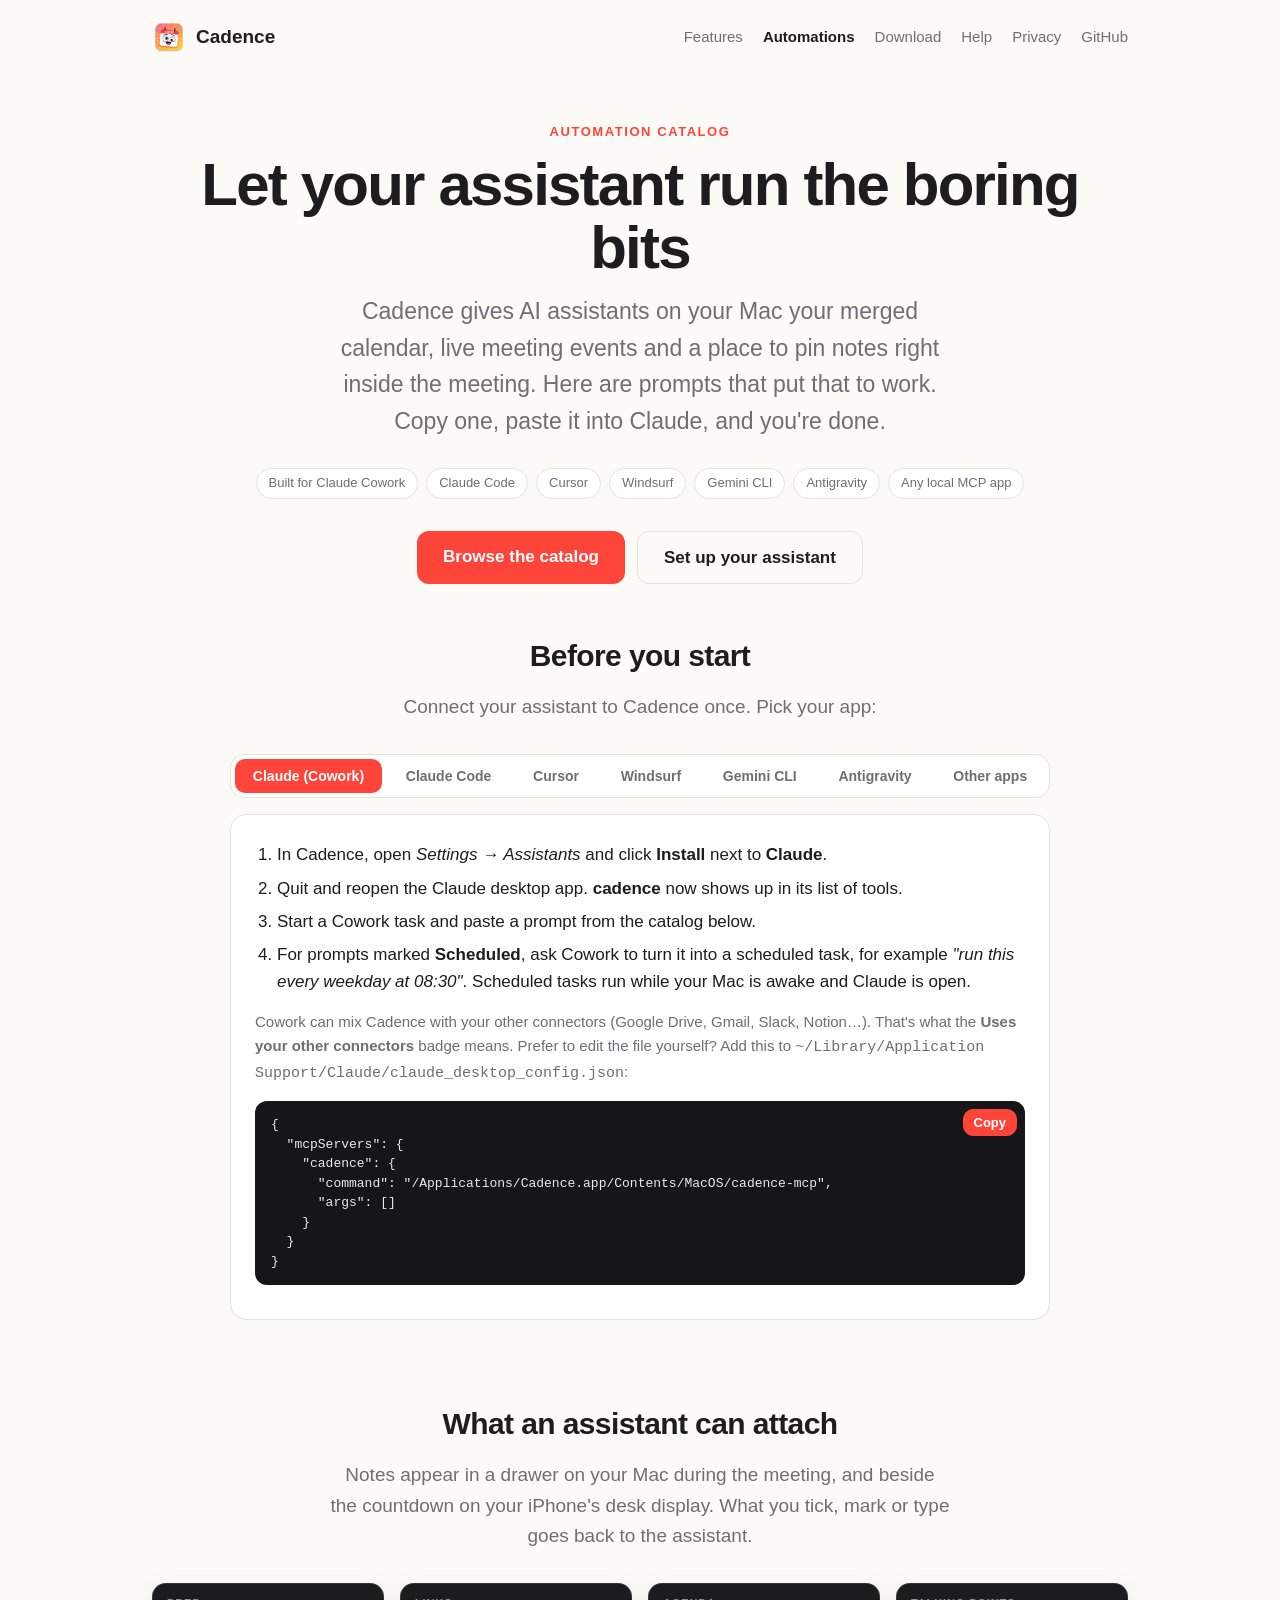
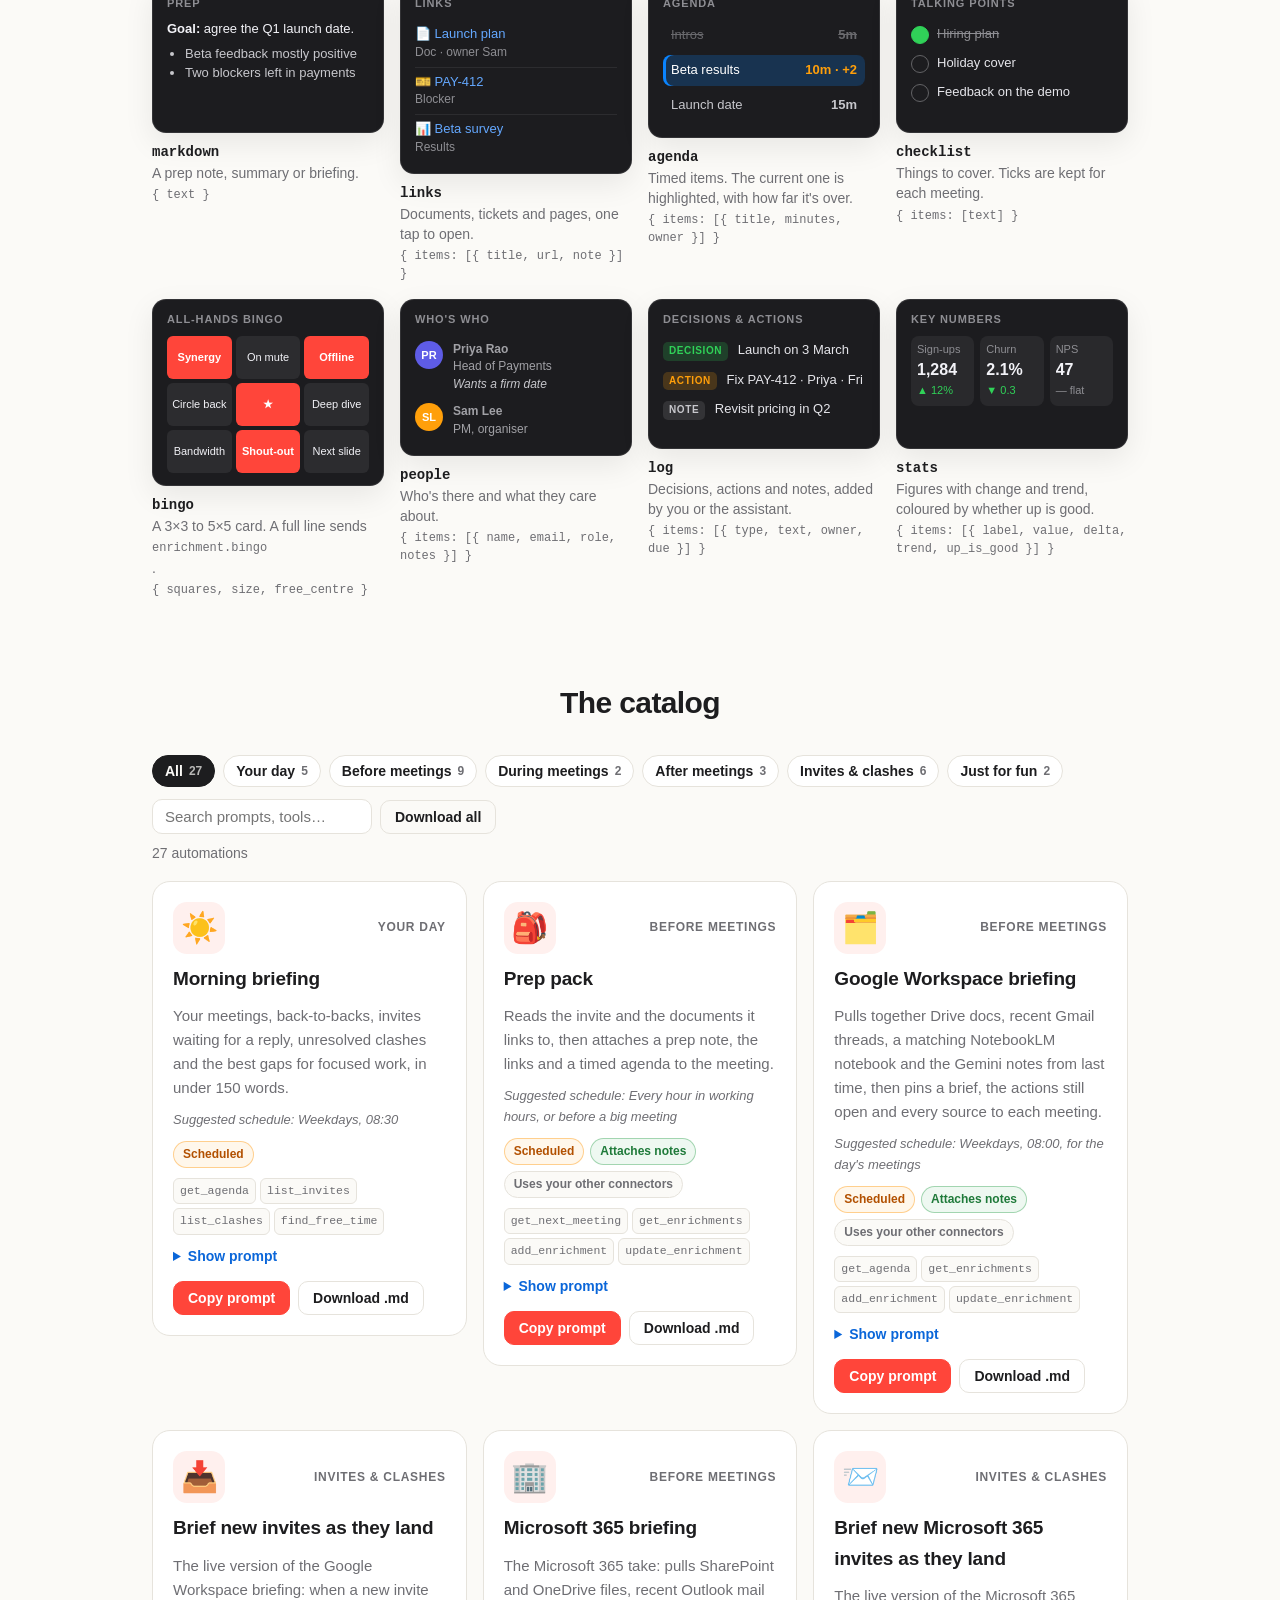
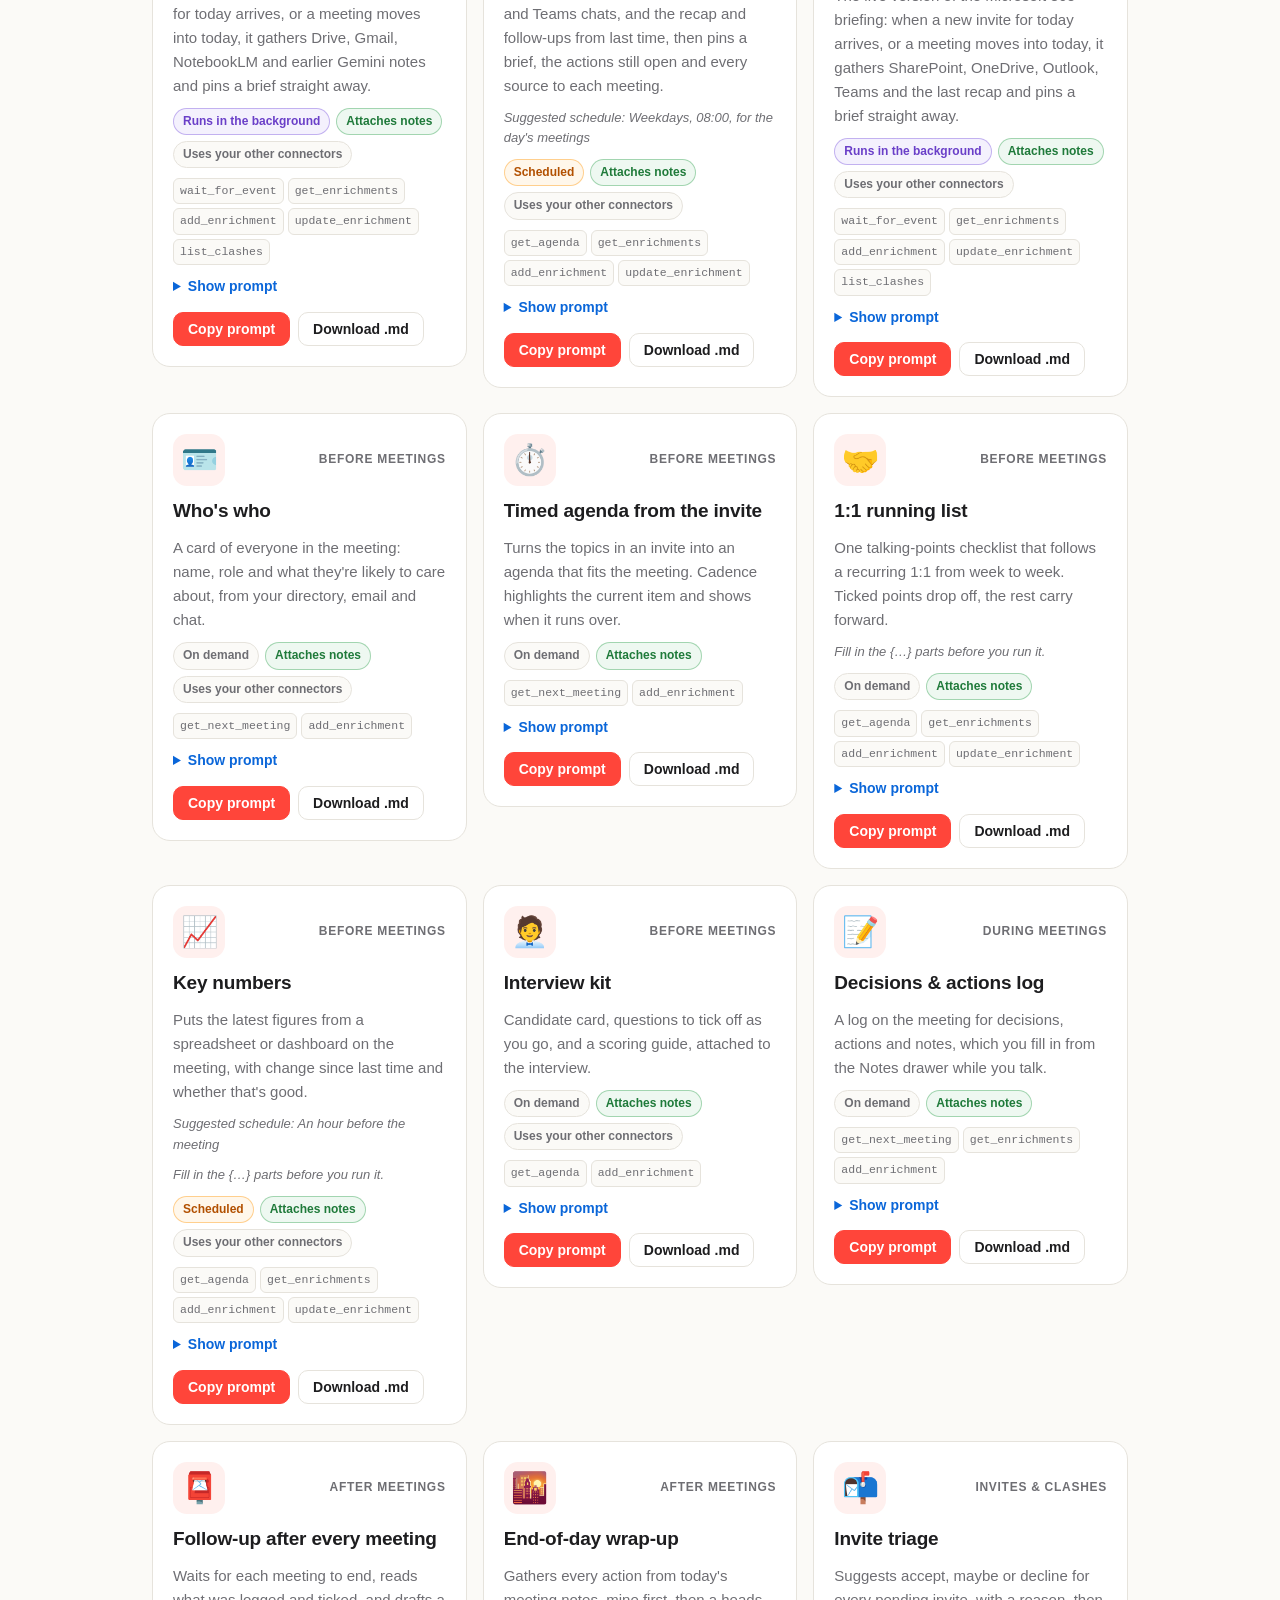
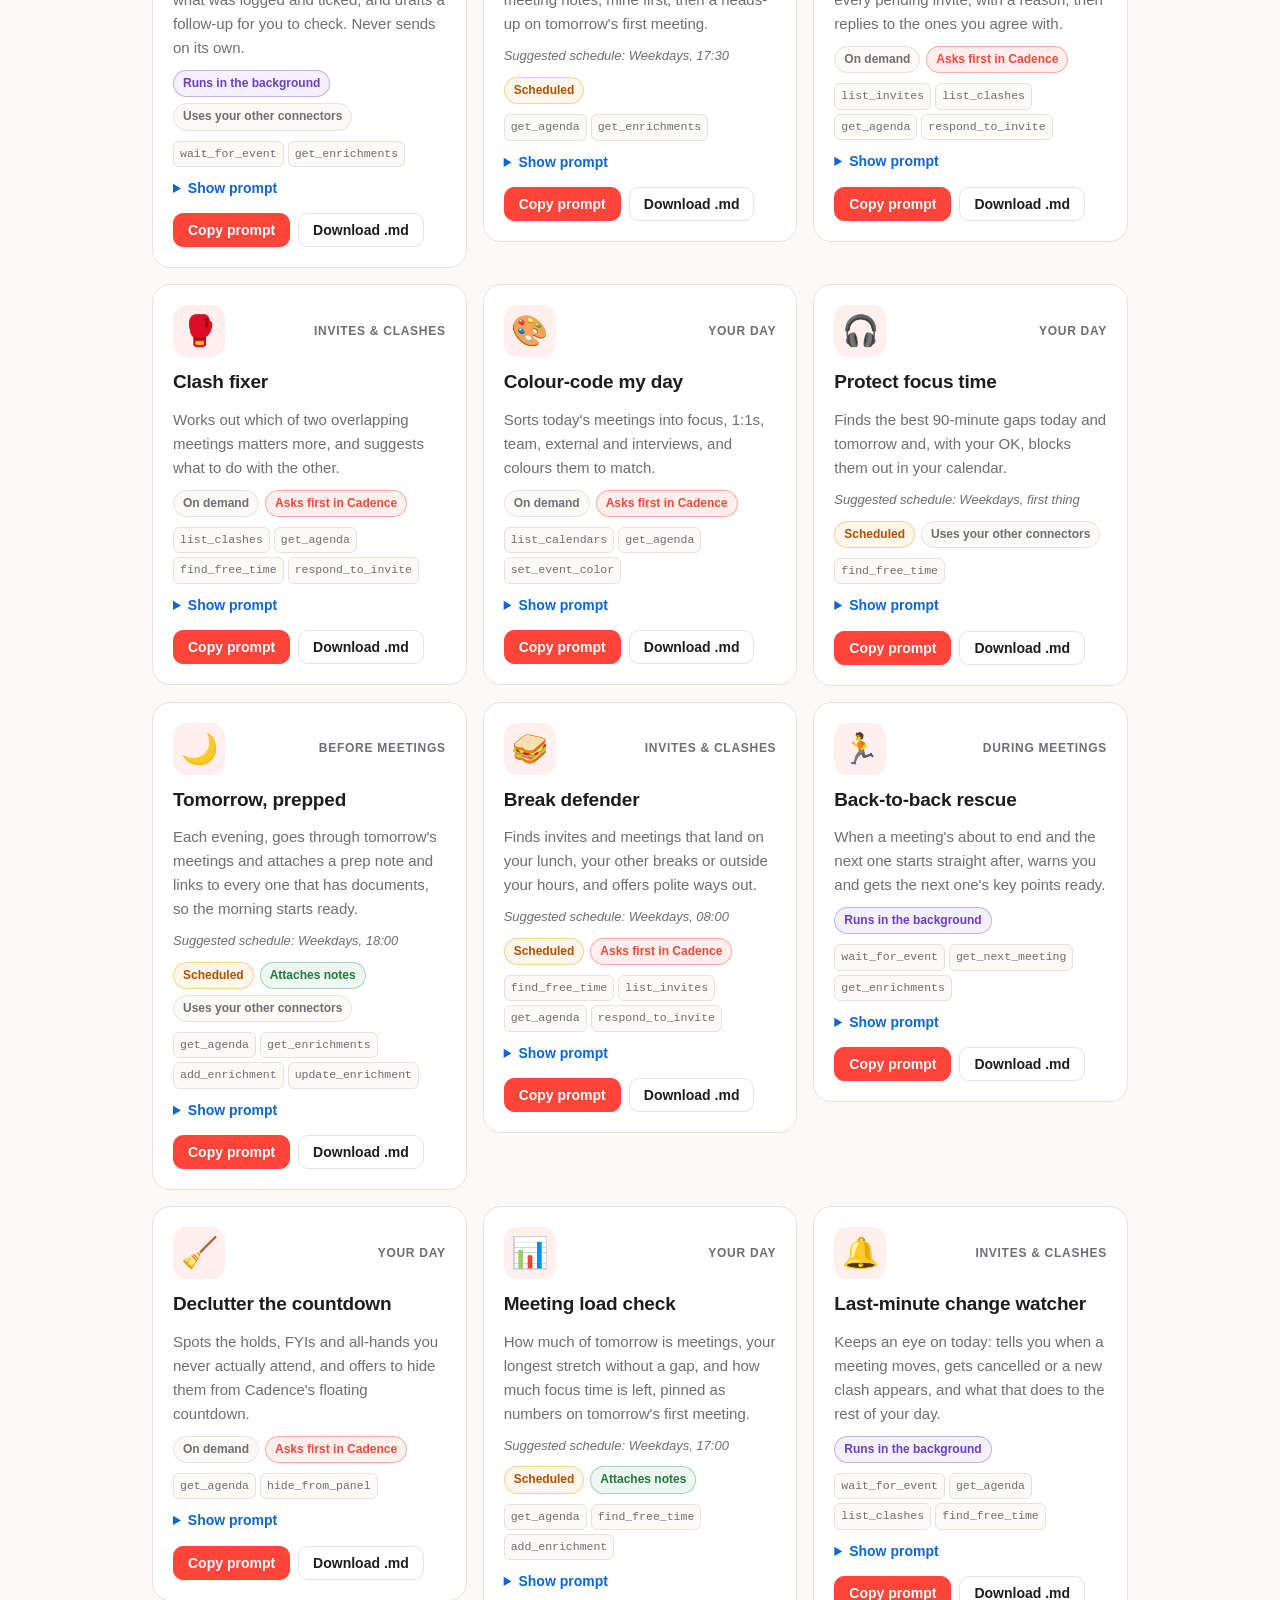
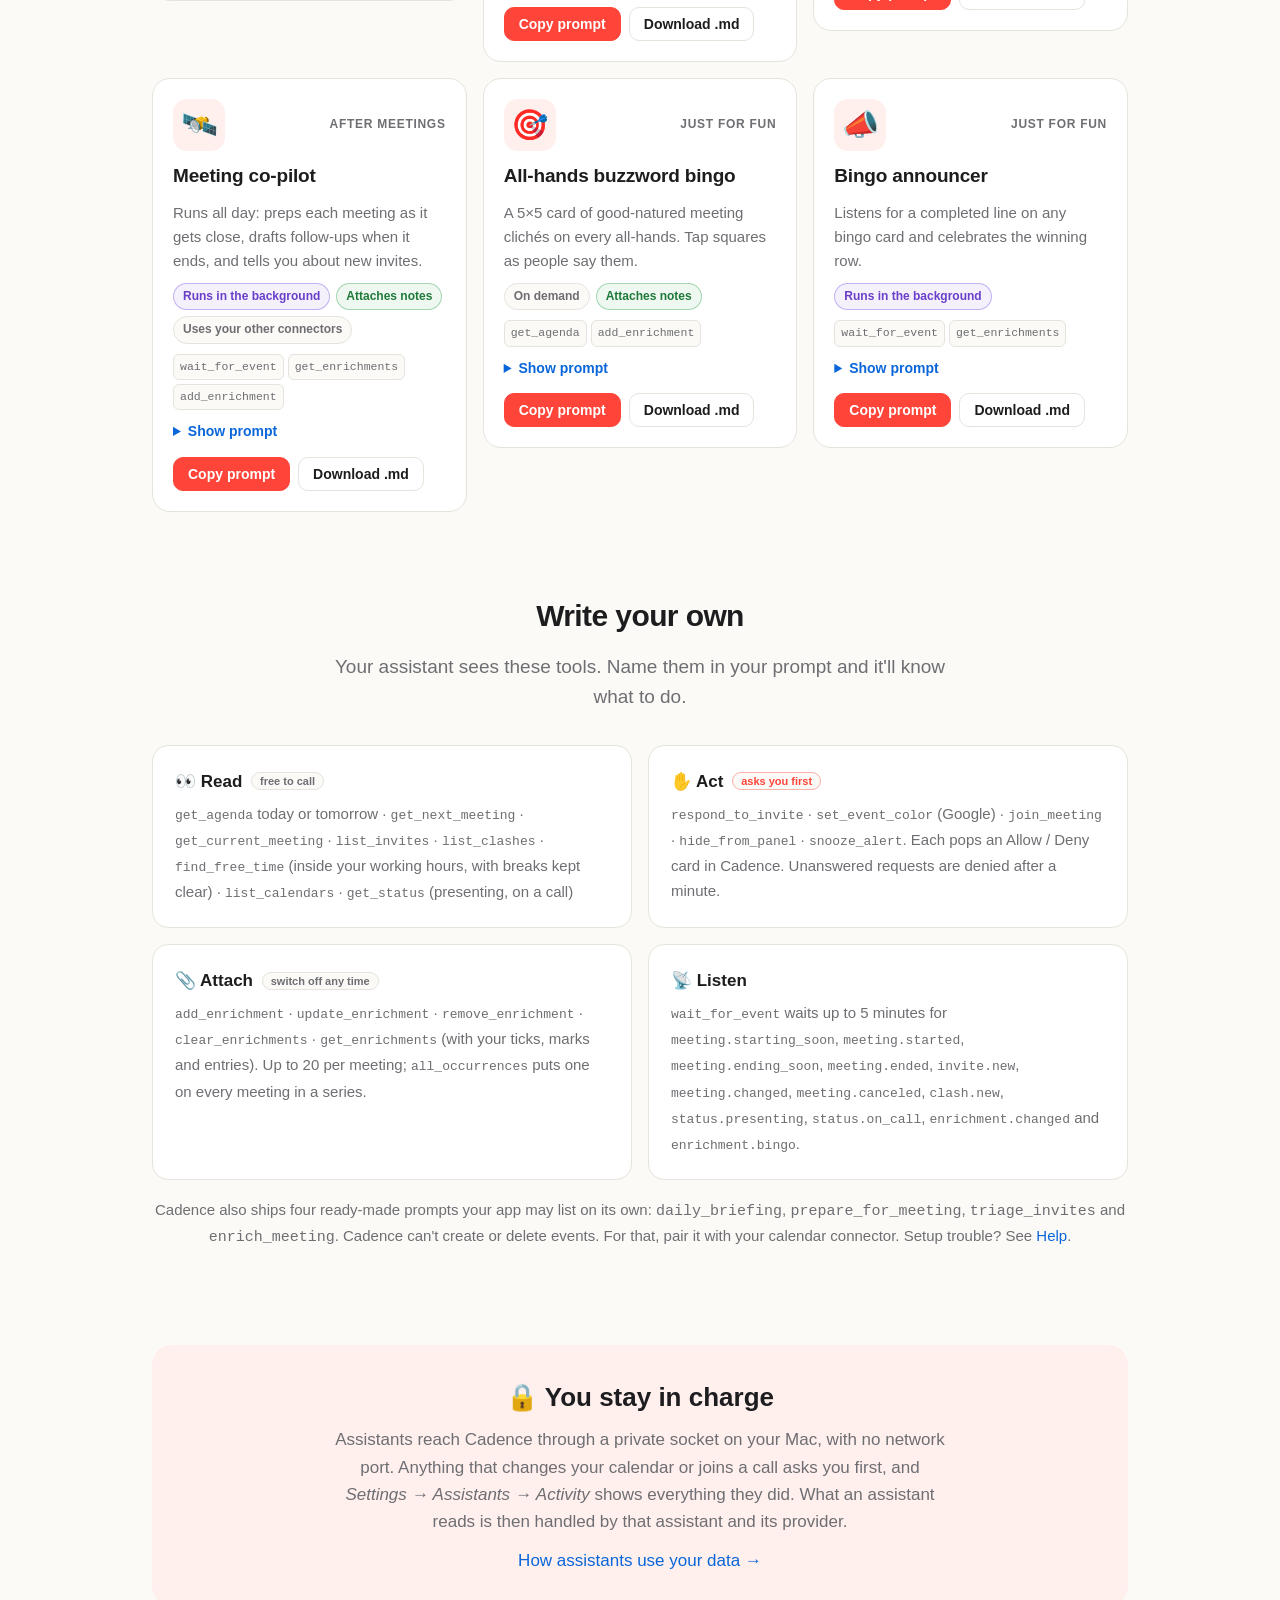
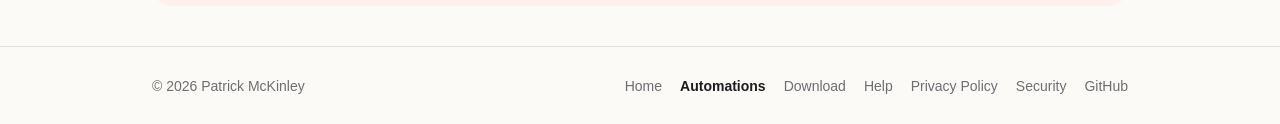
==== commit 96e44d1a: "Use the same header and footer links on every page Every page now has the same header (Features, Aut" ====
--- a/automations.html
+++ b/automations.html
@@ -24,7 +24,7 @@
   <meta name="twitter:title" content="Cadence automations">
   <meta name="twitter:description" content="Copy-and-paste prompts that let Claude and other AI assistants prep, run and follow up on your meetings.">
   <meta name="twitter:image" content="https://cadence.patrick-mckinley.com/assets/og-automations.jpg">
-  <link rel="stylesheet" href="style.css?v=10">
+  <link rel="stylesheet" href="style.css?v=11">
 </head>
 <body>
   <header class="site-header">
@@ -35,7 +35,7 @@
         <a href="automations.html" aria-current="page">Automations</a>
         <a href="downloads.html">Download</a>
         <a href="help.html">Help</a>
-        <a href="privacy.html">Privacy</a>
+        <a class="nav-privacy" href="privacy.html">Privacy</a>
         <a class="nav-gh" href="https://github.com/lilmuckers/calendar-cadence">GitHub</a>
       </nav>
     </div>
@@ -304,13 +304,16 @@
 
   <footer>
     <div class="wrap">
-      <span>© 2026 Patrick McKinley</span>
-      <nav>
+      <nav aria-label="Site">
         <a href="./">Home</a>
+        <a href="automations.html" aria-current="page">Automations</a>
+        <a href="downloads.html">Download</a>
+        <a href="help.html">Help</a>
         <a href="privacy.html">Privacy Policy</a>
         <a href="security.html">Security</a>
         <a href="https://github.com/lilmuckers/calendar-cadence">GitHub</a>
       </nav>
+      <span class="copyright">© 2026 Patrick McKinley</span>
     </div>
   </footer>
   <script src="automations.js?v=6"></script>
--- a/style.css
+++ b/style.css
@@ -106,8 +106,11 @@
 /* Footer */
 footer { border-top: 1px solid var(--border); padding: 28px 0 40px; color: var(--muted); font-size: 14px; }
 footer .wrap { display: flex; flex-wrap: wrap; justify-content: space-between; gap: 12px; }
-footer nav { display: flex; gap: 18px; }
+footer .wrap { align-items: center; }
+footer nav { display: flex; flex-wrap: wrap; gap: 6px 18px; }
 footer a { color: var(--muted); }
+footer a[aria-current="page"] { color: var(--text); font-weight: 600; }
+footer .copyright { order: -1; }
 
 .w-380 { max-width: min(100%, 380px) !important; }
 .w-400 { max-width: min(100%, 400px) !important; }
@@ -375,7 +378,11 @@
   .phones::after, .chips::after { content: ""; flex: 0 0 1px; }
   .tab-panel { padding: 18px; }
   .snippet pre { font-size: 12px; }
-  footer .wrap { flex-direction: column; gap: 10px; }
+  footer { padding: 8px 0 32px; }
+  footer .wrap { flex-direction: column; align-items: stretch; gap: 20px; }
+  footer nav { display: grid; grid-template-columns: repeat(2, minmax(0, 1fr)); gap: 0 24px; font-size: 15px; }
+  footer nav a { padding: 12px 0; border-bottom: 1px solid var(--border); }
+  footer .copyright { order: 0; text-align: center; font-size: 13px; }
 }
 @media (max-width: 420px) {
   .site-header nav { gap: 14px; }
@@ -451,7 +458,7 @@
   .work-card.nudge { margin-left: 16px; }
 }
 @media (max-width: 420px) {
-  .nav-gh { display: none; }
+  .nav-gh, .nav-privacy { display: none; }
 }
 
 /* Security page */
@@ -564,3 +571,8 @@
   .rel-card, .rel-card.latest { padding: 20px; }
   .rel-card.latest h2 { font-size: 26px; }
 }
+
+/* Header: keep the core links on one line on narrow screens (the rest are in the footer) */
+@media (max-width: 720px) {
+  .nav-features, .nav-gh, .nav-privacy { display: none; }
+}
